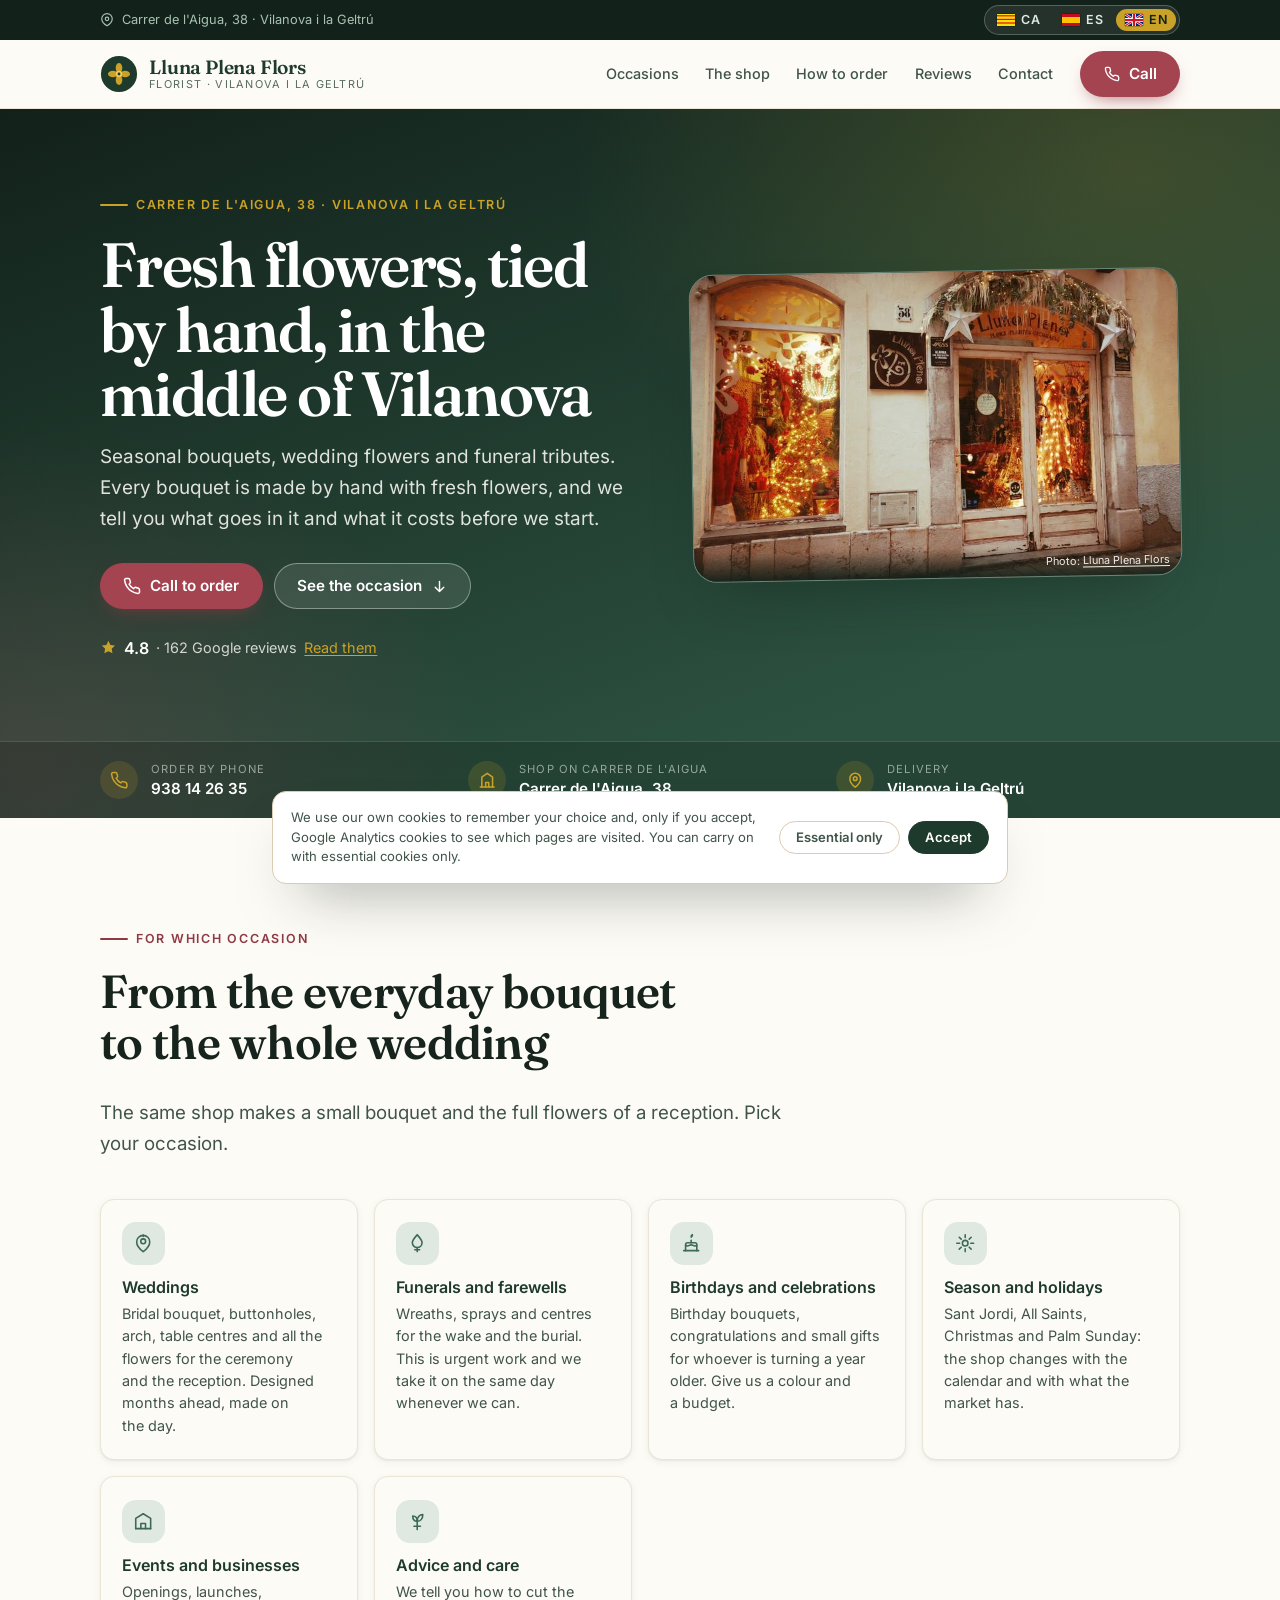
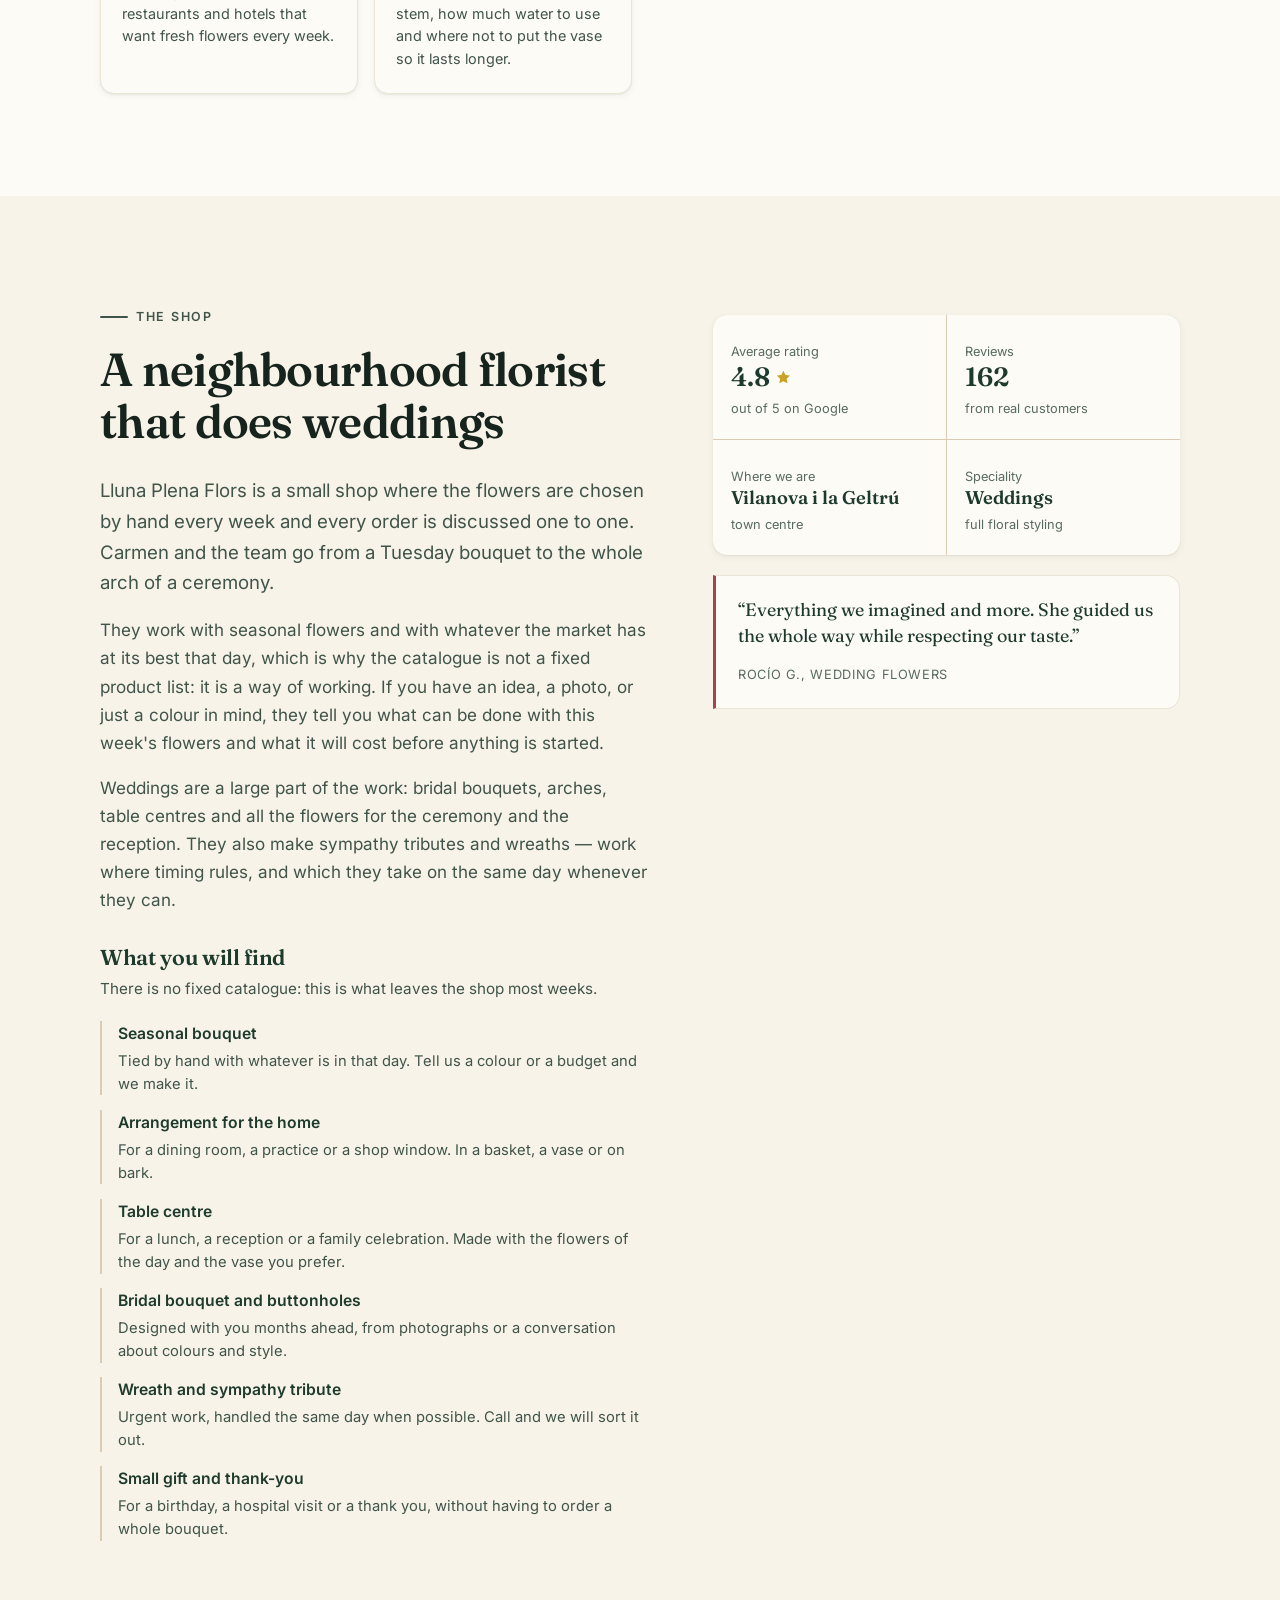
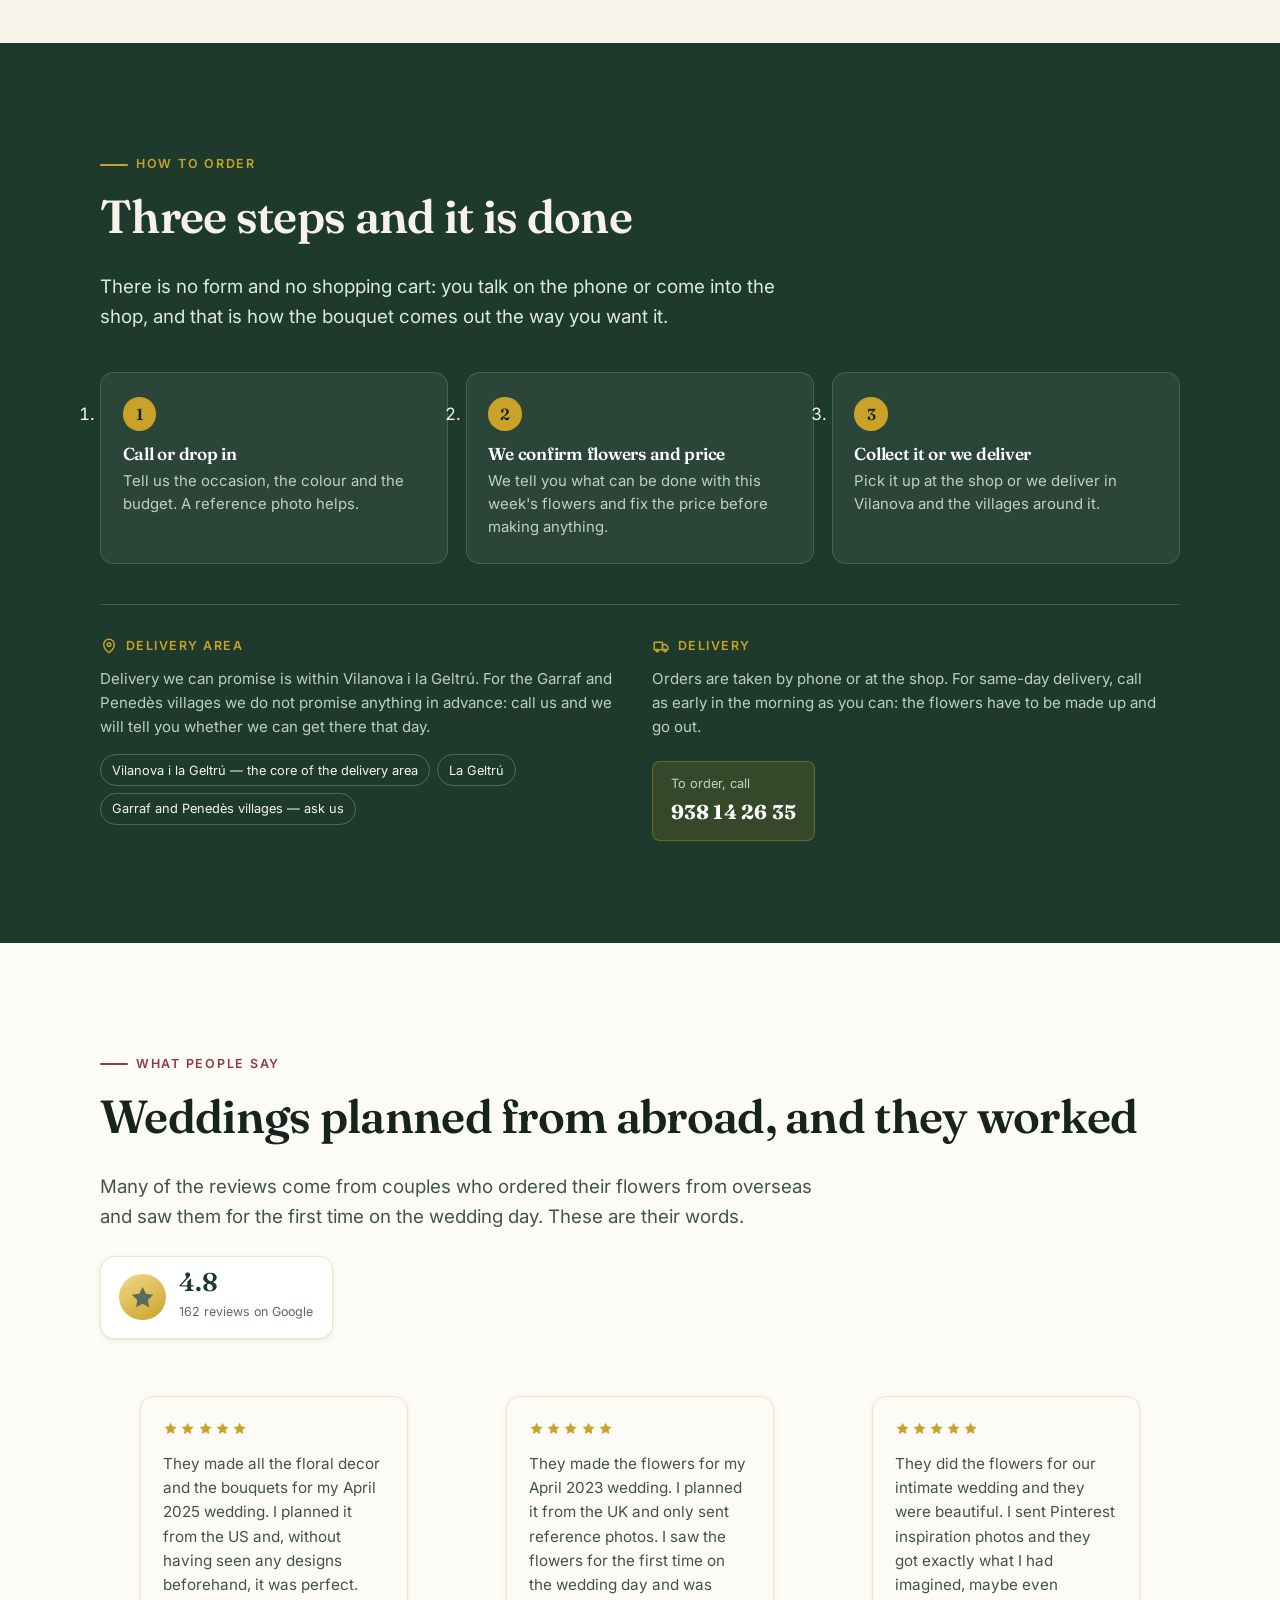
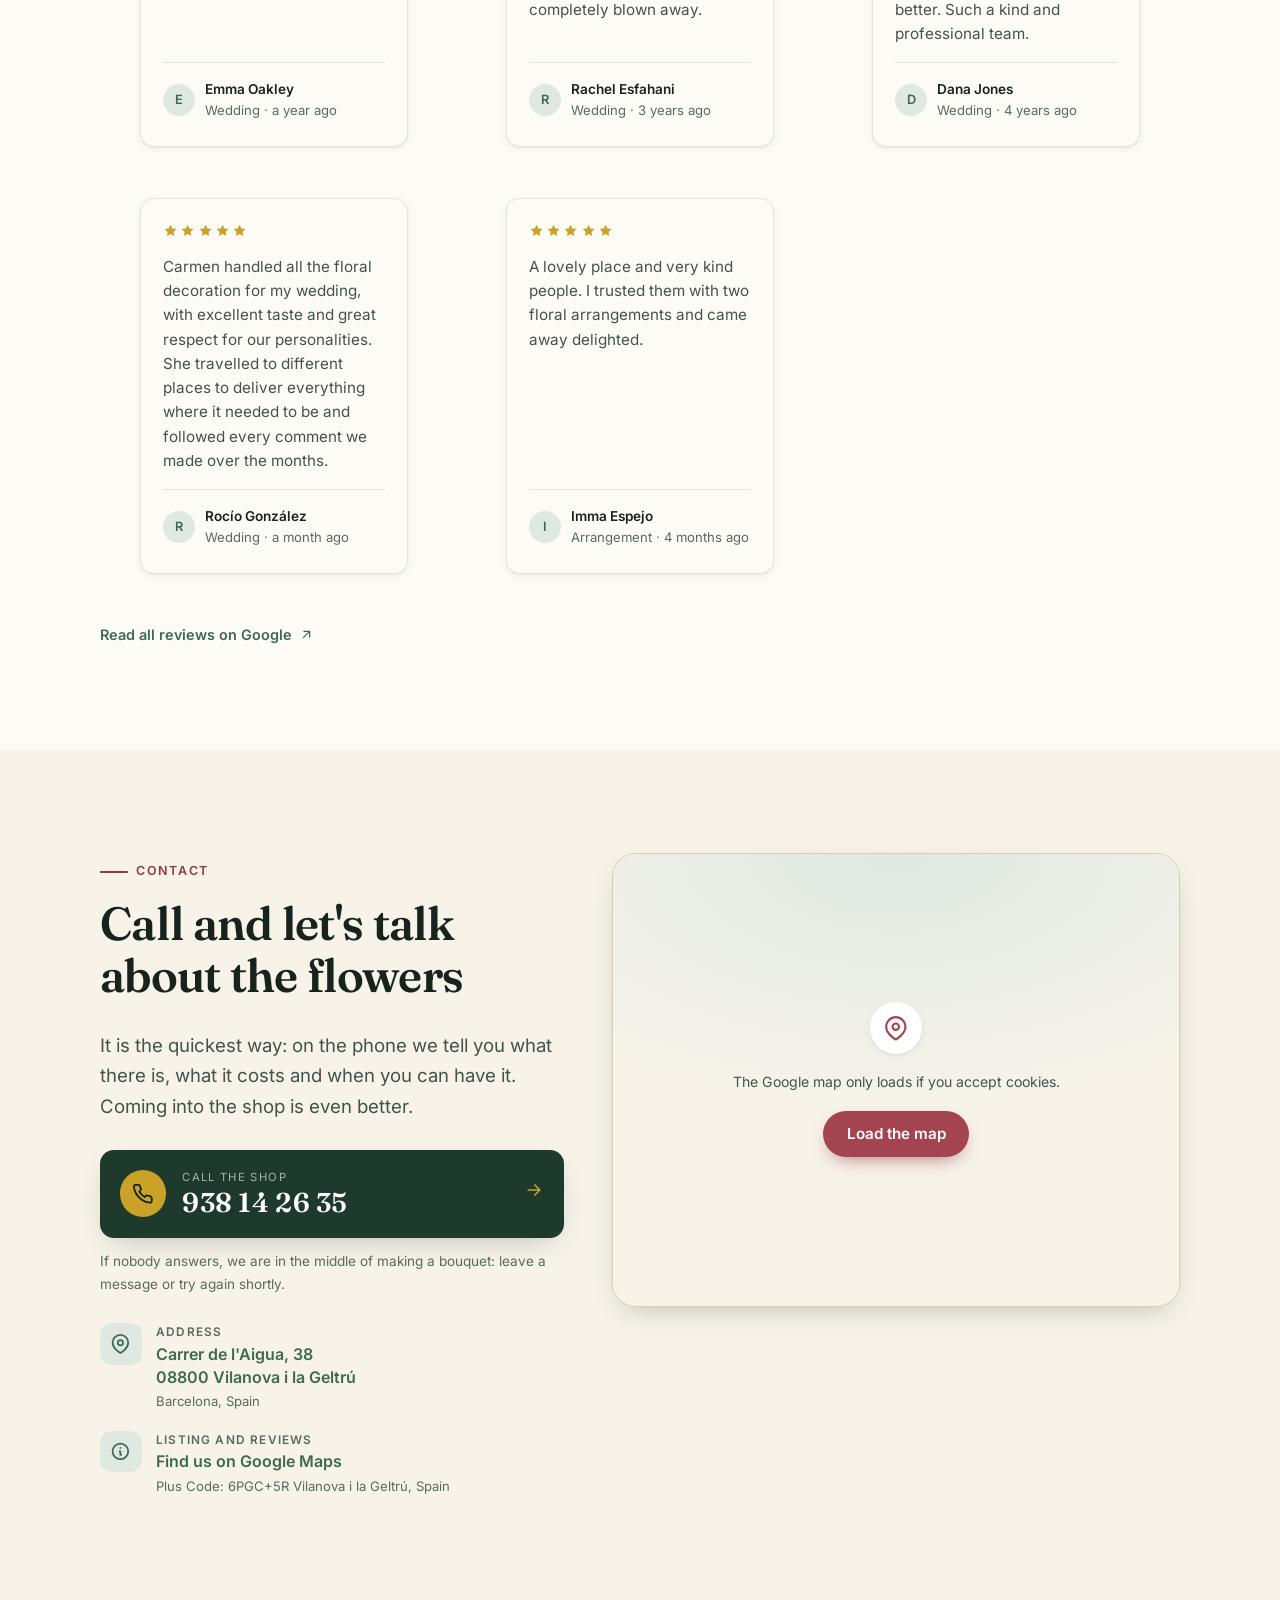
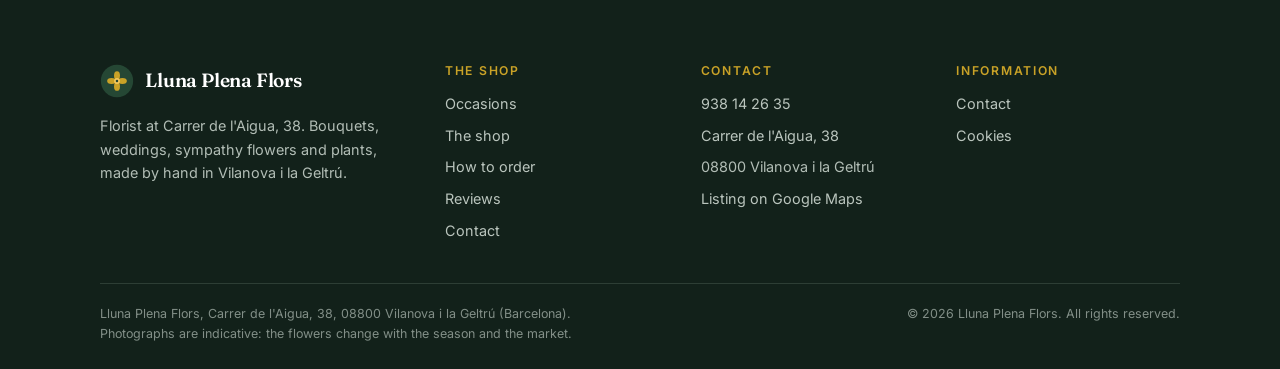
==== en/index.html @ e58f956d "Trilingual site for llunaplenaflors" ====
<!DOCTYPE html>
<html lang="en" dir="ltr">
<head>
<meta charset="utf-8">
<meta name="viewport" content="width=device-width, initial-scale=1">
<title>Lluna Plena Flors · Florist in Vilanova i la Geltrú</title>
<meta name="description" content="Florist at Carrer de l&#39;Aigua, 38, Vilanova i la Geltrú. Seasonal bouquets, wedding flowers, funeral tributes and local delivery. Call 938 14 26 35.">
<meta name="author" content="Lluna Plena Flors">
<meta name="theme-color" content="#12211a">
<meta name="robots" content="index, follow">
<link rel="canonical" href="https://llunaplenaflors.vilanovailageltru.info/en/">

<meta property="og:type" content="website">
<meta property="og:site_name" content="Lluna Plena Flors">
<meta property="og:title" content="Lluna Plena Flors · Florist in Vilanova i la Geltrú">
<meta property="og:description" content="Florist at Carrer de l&#39;Aigua, 38, Vilanova i la Geltrú. Seasonal bouquets, wedding flowers, funeral tributes and local delivery. Call 938 14 26 35.">
<meta property="og:locale" content="en_GB">
<meta property="og:url" content="https://llunaplenaflors.vilanovailageltru.info/en/">
<meta property="og:image" content="https://llunaplenaflors.vilanovailageltru.info/assets/img/og-image.jpg">
<meta property="og:image:width" content="1200">
<meta property="og:image:height" content="630">
<meta property="og:image:alt" content="Seasonal flowers and hand-tied bouquets at Lluna Plena Flors in Vilanova i la Geltrú">
<meta name="twitter:card" content="summary_large_image">
<meta name="twitter:title" content="Lluna Plena Flors · Florist in Vilanova i la Geltrú">
<meta name="twitter:description" content="Florist at Carrer de l&#39;Aigua, 38, Vilanova i la Geltrú. Seasonal bouquets, wedding flowers, funeral tributes and local delivery. Call 938 14 26 35.">
<meta name="twitter:image" content="https://llunaplenaflors.vilanovailageltru.info/assets/img/og-image.jpg">


<link rel="alternate" hreflang="ca-ES" href="https://llunaplenaflors.vilanovailageltru.info/">

<link rel="alternate" hreflang="es-ES" href="https://llunaplenaflors.vilanovailageltru.info/es/">

<link rel="alternate" hreflang="en-GB" href="https://llunaplenaflors.vilanovailageltru.info/en/">

<link rel="alternate" hreflang="x-default" href="https://llunaplenaflors.vilanovailageltru.info/">


<link rel="icon" href="../assets/img/favicon.svg" type="image/svg+xml">
<link rel="apple-touch-icon" href="../assets/img/apple-touch-icon.png">
<link rel="manifest" href="../site.webmanifest">
<link rel="preload" href="../assets/fonts/fraunces-latin.woff2" as="font" type="font/woff2" crossorigin>
<link rel="preload" href="../assets/fonts/inter-latin.woff2" as="font" type="font/woff2" crossorigin>
<link rel="stylesheet" href="../assets/css/styles.css">
<script>
  /* Google Analytics 4 with consent mode. Goes in <head> of every generated page,
     before any other script. Nothing is fetched from Google until the visitor
     accepts, and storage stays denied by default even if the tag loads elsewhere. */
  (function () {
    var ID = 'G-71LT2Q093H';
    var KEY = 'cookie-consent-v1';
    var accepted = false;
    try { accepted = localStorage.getItem(KEY) === 'accepted'; } catch (e) {}

    window.dataLayer = window.dataLayer || [];
    window.gtag = function () { window.dataLayer.push(arguments); };
    gtag('js', new Date());

    gtag('consent', 'default', {
      ad_storage: 'denied',
      ad_user_data: 'denied',
      ad_personalization: 'denied',
      analytics_storage: 'denied'
    });

    function load() {
      if (window.__gaLoaded) return;
      window.__gaLoaded = true;
      var s = document.createElement('script');
      s.async = true;
      s.src = 'https://www.googletagmanager.com/gtag/js?id=' + ID;
      document.head.appendChild(s);
      gtag('config', ID);
    }

    function grant() {
      load();
      gtag('consent', 'update', {
        ad_storage: 'granted',
        ad_user_data: 'granted',
        ad_personalization: 'granted',
        analytics_storage: 'granted'
      });
    }

    /* The cookie banner calls this from BOTH buttons; nothing touches Google before it runs. */
    window.__analyticsConsent = function (isAccepted) {
      try { localStorage.setItem(KEY, isAccepted ? 'accepted' : 'essential'); } catch (e) {}
      if (isAccepted) grant();
    };

    if (accepted) grant();
  })();
</script>
<script type="application/ld+json">
{
  "@context": "https://schema.org",
  "@type": "Florist",
  "@id": "https://llunaplenaflors.vilanovailageltru.info/#business",
  "name": "Lluna Plena Flors",
  "url": "https://llunaplenaflors.vilanovailageltru.info",
  "image": "https://llunaplenaflors.vilanovailageltru.info/assets/img/og-image.jpg",
  "telephone": "+34938142635",
  "address": {
    "@type": "PostalAddress",
    "streetAddress": "Carrer de l'Aigua, 38",
    "postalCode": "08800",
    "addressLocality": "Vilanova i la Geltrú",
    "addressRegion": "Barcelona",
    "addressCountry": "ES"
  },
  "geo": {
    "@type": "GeoCoordinates",
    "latitude": 41.2254394,
    "longitude": 1.7220513
  },
  "hasMap": "https://maps.google.com/?cid=5836549280904617496&g_mp=Cilnb29nbGUubWFwcy5wbGFjZXMudjEuUGxhY2VzLlNlYXJjaE5lYXJieRACGAQgAA",
  "inLanguage": "en",
  "aggregateRating": {
    "@type": "AggregateRating",
    "ratingValue": 4.8,
    "reviewCount": 162,
    "bestRating": 5,
    "worstRating": 1
  }
}
</script>
</head>
<body>
<a class="skip-link" href="#main">Skip to content</a>

<div class="topbar">
  <div class="wrap topbar__inner">
    <p class="topbar__note">
      <svg viewBox="0 0 24 24" width="14" height="14" fill="none" stroke="currentColor" stroke-width="2" stroke-linecap="round" stroke-linejoin="round" aria-hidden="true"><path d="M21 10c0 7-9 12-9 12S3 17 3 10a9 9 0 0 1 18 0Z"/><circle cx="12" cy="10" r="3"/></svg>
      Carrer de l&#39;Aigua, 38 · Vilanova i la Geltrú
    </p>
    <nav class="langs" aria-label="Language switch">
      
      <a class="langs__link" href="../" hreflang="ca" lang="ca">
        <span class="langs__flag" aria-hidden="true"><svg viewBox="0 0 24 16"><rect width="24" height="16" fill="#fcdd09"/><g fill="#da121a"><rect y="1.6" width="24" height="1.6"/><rect y="6.4" width="24" height="1.6"/><rect y="11.2" width="24" height="1.6"/></g></svg></span>
        <span class="langs__code">ca</span>
        <span class="sr-only">Català</span>
      </a>
      
      <a class="langs__link" href="../es/" hreflang="es" lang="es">
        <span class="langs__flag" aria-hidden="true"><svg viewBox="0 0 24 16"><rect width="24" height="16" fill="#c60b1e"/><rect y="4" width="24" height="8" fill="#ffc400"/></svg></span>
        <span class="langs__code">es</span>
        <span class="sr-only">Español</span>
      </a>
      
      <a class="langs__link" href="../en/" hreflang="en" lang="en" aria-current="true">
        <span class="langs__flag" aria-hidden="true"><svg viewBox="0 0 24 16"><rect width="24" height="16" fill="#00247d"/><path d="M0 0 24 16M24 0 0 16" stroke="#fff" stroke-width="3.2"/><path d="M0 0 24 16M24 0 0 16" stroke="#cf142b" stroke-width="1.6"/><path d="M12 0v16M0 8h24" stroke="#fff" stroke-width="5.2"/><path d="M12 0v16M0 8h24" stroke="#cf142b" stroke-width="3"/></svg></span>
        <span class="langs__code">en</span>
        <span class="sr-only">English</span>
      </a>
      
    </nav>
  </div>
</div>

<header class="header">
  <div class="wrap header__inner">
    <a class="brand" href="../" aria-label="Lluna Plena Flors — Vilanova i la Geltrú">
      <svg class="brand__mark" viewBox="0 0 40 40" width="38" height="38" aria-hidden="true">
        <circle cx="20" cy="20" r="19" fill="#1e3a2c"/>
        <g fill="#c9a227">
          <ellipse cx="20" cy="13.6" rx="3.5" ry="5.2"/>
          <ellipse cx="20" cy="26.4" rx="3.5" ry="5.2"/>
          <ellipse cx="13.6" cy="20" rx="5.2" ry="3.5"/>
          <ellipse cx="26.4" cy="20" rx="5.2" ry="3.5"/>
        </g>
        <circle cx="20" cy="20" r="3.4" fill="#f4c95d"/>
        <circle cx="20" cy="20" r="1.5" fill="#1e3a2c"/>
      </svg>
      <span class="brand__text">
        <span class="brand__name">Lluna Plena Flors</span>
        <span class="brand__sub">Florist · Vilanova i la Geltrú</span>
      </span>
    </a>
    <nav class="nav" id="site-nav" data-open="false" aria-label="Main navigation">
      <ul class="nav__list">
        <li><a class="nav__link" href="#ocasions">Occasions</a></li>
        <li><a class="nav__link" href="#botiga">The shop</a></li>
        <li><a class="nav__link" href="#comanda">How to order</a></li>
        <li><a class="nav__link" href="#ressenyes">Reviews</a></li>
        <li><a class="nav__link" href="#contacte">Contact</a></li>
      </ul>
    </nav>
    <a class="btn btn--primary header__cta" href="tel:+34938142635">
      <svg viewBox="0 0 24 24" width="16" height="16" fill="none" stroke="currentColor" stroke-width="2" stroke-linecap="round" stroke-linejoin="round" aria-hidden="true"><path d="M22 16.9v3a2 2 0 0 1-2.2 2 19.8 19.8 0 0 1-8.6-3.1 19.5 19.5 0 0 1-6-6A19.8 19.8 0 0 1 2.1 4.2 2 2 0 0 1 4.1 2h3a2 2 0 0 1 2 1.7c.1.9.4 1.8.7 2.6a2 2 0 0 1-.5 2.1L8.1 9.6a16 16 0 0 0 6 6l1.2-1.2a2 2 0 0 1 2.1-.5c.8.3 1.7.6 2.6.7a2 2 0 0 1 1.7 2.1Z"/></svg>
      Call
    </a>
    <button class="nav-toggle" type="button" aria-expanded="false" aria-controls="site-nav" aria-label="Open or close the menu">
      <svg viewBox="0 0 24 24" width="22" height="22" fill="none" stroke="currentColor" stroke-width="2" stroke-linecap="round" aria-hidden="true"><path d="M4 7h16M4 12h16M4 17h16"/></svg>
    </button>
  </div>
</header>

<main id="main">

  <!-- HERO — product-led: the flowers take the space, the phone number takes the action -->
  <section class="hero" aria-labelledby="hero-title">
    <div class="wrap hero__inner">
      <div class="hero__copy">
        <p class="eyebrow hero__eyebrow">Carrer de l&#39;Aigua, 38 · Vilanova i la Geltrú</p>
        <h1 class="hero__title" id="hero-title">Fresh flowers, tied by hand, in the middle of Vilanova</h1>
        <p class="hero__subtitle">Seasonal bouquets, wedding flowers and funeral tributes. Every bouquet is made by hand with fresh flowers, and we tell you what goes in it and what it costs before we start.</p>
        <div class="hero__actions">
          <a class="btn btn--primary" href="tel:+34938142635">
            <svg viewBox="0 0 24 24" width="18" height="18" fill="none" stroke="currentColor" stroke-width="2" stroke-linecap="round" stroke-linejoin="round" aria-hidden="true"><path d="M22 16.9v3a2 2 0 0 1-2.2 2 19.8 19.8 0 0 1-8.6-3.1 19.5 19.5 0 0 1-6-6A19.8 19.8 0 0 1 2.1 4.2 2 2 0 0 1 4.1 2h3a2 2 0 0 1 2 1.7c.1.9.4 1.8.7 2.6a2 2 0 0 1-.5 2.1L8.1 9.6a16 16 0 0 0 6 6l1.2-1.2a2 2 0 0 1 2.1-.5c.8.3 1.7.6 2.6.7a2 2 0 0 1 1.7 2.1Z"/></svg>
            Call to order
          </a>
          <a class="btn btn--light" href="#ocasions">
            See the occasion
            <svg viewBox="0 0 24 24" width="17" height="17" fill="none" stroke="currentColor" stroke-width="2" stroke-linecap="round" stroke-linejoin="round" aria-hidden="true"><path d="M12 5v14M6 13l6 6 6-6"/></svg>
          </a>
        </div>
        
        <p class="hero__proof">
          <span class="hero__proofStar" aria-hidden="true">
            <svg viewBox="0 0 24 24" fill="currentColor"><path d="M12 2.6l2.9 5.9 6.5.95-4.7 4.6 1.1 6.45L12 17.4l-5.8 3.1 1.1-6.45-4.7-4.6 6.5-.95L12 2.6Z"/></svg>
          </span>
          <b>4.8</b>
          <span>· 162 Google reviews</span>
          <a href="https://www.google.com/maps/place//data=!4m4!3m3!1s0x12a386fdab1f8829:0x50ff96a5ca619e18!9m1!1b1?g_mp=Cilnb29nbGUubWFwcy5wbGFjZXMudjEuUGxhY2VzLlNlYXJjaE5lYXJieRACGAQgAA" target="_blank" rel="noopener">Read them</a>
        </p>
        
      </div>

      <div class="hero__aside">
        
        <figure class="hero__photo">
          <img src="../assets/img/hero-photo.jpg" alt="The Lluna Plena Flors shop window with bouquets and arrangements of fresh flowers" width="788" height="549" fetchpriority="high" decoding="async">
          
          <figcaption data-photo-credit>
            Photo:
            <a href="https://maps.google.com/maps/contrib/111489482927091731445" target="_blank" rel="noopener nofollow">Lluna Plena Flors</a>
          </figcaption>
          
        </figure>
        
      </div>
    </div>

    <div class="orderstrip">
      <div class="wrap orderstrip__inner">
        <div class="orderstrip__item">
          <span class="orderstrip__icon" aria-hidden="true">
            <svg viewBox="0 0 24 24" fill="none" stroke="currentColor" stroke-width="2" stroke-linecap="round" stroke-linejoin="round"><path d="M22 16.9v3a2 2 0 0 1-2.2 2 19.8 19.8 0 0 1-8.6-3.1 19.5 19.5 0 0 1-6-6A19.8 19.8 0 0 1 2.1 4.2 2 2 0 0 1 4.1 2h3a2 2 0 0 1 2 1.7c.1.9.4 1.8.7 2.6a2 2 0 0 1-.5 2.1L8.1 9.6a16 16 0 0 0 6 6l1.2-1.2a2 2 0 0 1 2.1-.5c.8.3 1.7.6 2.6.7a2 2 0 0 1 1.7 2.1Z"/></svg>
          </span>
          <div>
            <span class="orderstrip__label">Order by phone</span>
            <a class="orderstrip__value" href="tel:+34938142635">938 14 26 35</a>
          </div>
        </div>
        <div class="orderstrip__item">
          <span class="orderstrip__icon" aria-hidden="true">
            <svg viewBox="0 0 24 24" fill="none" stroke="currentColor" stroke-width="2" stroke-linecap="round" stroke-linejoin="round"><path d="M3 21h18"/><path d="M5 21V8l7-5 7 5v13"/><path d="M10 21v-6h4v6"/></svg>
          </span>
          <div>
            <span class="orderstrip__label">Shop on Carrer de l&#39;Aigua</span>
            <a class="orderstrip__value" href="https://maps.google.com/?cid=5836549280904617496&amp;g_mp=Cilnb29nbGUubWFwcy5wbGFjZXMudjEuUGxhY2VzLlNlYXJjaE5lYXJieRACGAQgAA" target="_blank" rel="noopener">Carrer de l&#39;Aigua, 38</a>
          </div>
        </div>
        <div class="orderstrip__item">
          <span class="orderstrip__icon" aria-hidden="true">
            <svg viewBox="0 0 24 24" fill="none" stroke="currentColor" stroke-width="2" stroke-linecap="round" stroke-linejoin="round"><path d="M12 21s7-5.2 7-11a7 7 0 1 0-14 0c0 5.8 7 11 7 11Z"/><circle cx="12" cy="10" r="2.4"/></svg>
          </span>
          <div>
            <span class="orderstrip__label">Delivery</span>
            <span class="orderstrip__value">Vilanova i la Geltrú</span>
          </div>
        </div>
      </div>
    </div>
  </section>

  <!-- OCCASIONS — the first question a florist customer has is "can you do this for…" -->
  <section class="section" id="ocasions" aria-labelledby="ocasions-title">
    <div class="wrap">
      <div class="section__head reveal">
        <p class="eyebrow">For which occasion</p>
        <h2 class="h2" id="ocasions-title">From the everyday bouquet to the whole wedding</h2>
        <p class="lead">The same shop makes a small bouquet and the full flowers of a reception. Pick your occasion.</p>
      </div>
      <ul class="cards">
        
        <li class="card reveal">
          <span class="card__icon" aria-hidden="true"><svg viewBox="0 0 24 24" fill="none" stroke="currentColor" stroke-width="1.7" stroke-linecap="round" stroke-linejoin="round" aria-hidden="true"><path d="M12 21s7-5.2 7-10.4A7 7 0 0 0 5 10.6C5 15.8 12 21 12 21Z"/><circle cx="12" cy="10" r="2.6"/><path d="M12 3.2v1.6"/></svg></span>
          <h3>Weddings</h3>
          <p>Bridal bouquet, buttonholes, arch, table centres and all the flowers for the ceremony and the reception. Designed months ahead, made on the day.</p>
        </li>
        
        <li class="card reveal">
          <span class="card__icon" aria-hidden="true"><svg viewBox="0 0 24 24" fill="none" stroke="currentColor" stroke-width="1.7" stroke-linecap="round" stroke-linejoin="round" aria-hidden="true"><path d="M12 3c3 3.4 5.2 5.6 5.2 8.4A5.2 5.2 0 0 1 12 16.6a5.2 5.2 0 0 1-5.2-5.2C6.8 8.6 9 6.4 12 3Z"/><path d="M12 16.6V21"/><path d="M9.4 19h5.2"/></svg></span>
          <h3>Funerals and farewells</h3>
          <p>Wreaths, sprays and centres for the wake and the burial. This is urgent work and we take it on the same day whenever we can.</p>
        </li>
        
        <li class="card reveal">
          <span class="card__icon" aria-hidden="true"><svg viewBox="0 0 24 24" fill="none" stroke="currentColor" stroke-width="1.7" stroke-linecap="round" stroke-linejoin="round" aria-hidden="true"><path d="M4 20h16"/><path d="M6 20v-6.4a2 2 0 0 1 2-2h8a2 2 0 0 1 2 2V20"/><path d="M12 11.6V8.8"/><path d="M12 5.6c1.2-1 1.6-2 1.2-2.8-.7.3-1.5 1-1.2 2.8Z"/><path d="M6 14.4c1.6 1 2.4 1 4 0s2.4-1 4 0 2.4 1 4 0"/></svg></span>
          <h3>Birthdays and celebrations</h3>
          <p>Birthday bouquets, congratulations and small gifts for whoever is turning a year older. Give us a colour and a budget.</p>
        </li>
        
        <li class="card reveal">
          <span class="card__icon" aria-hidden="true"><svg viewBox="0 0 24 24" fill="none" stroke="currentColor" stroke-width="1.7" stroke-linecap="round" stroke-linejoin="round" aria-hidden="true"><circle cx="12" cy="12" r="3"/><path d="M12 3v3M12 18v3M3 12h3M18 12h3M5.6 5.6l2.1 2.1M16.3 16.3l2.1 2.1M18.4 5.6l-2.1 2.1M7.7 16.3l-2.1 2.1"/></svg></span>
          <h3>Season and holidays</h3>
          <p>Sant Jordi, All Saints, Christmas and Palm Sunday: the shop changes with the calendar and with what the market has.</p>
        </li>
        
        <li class="card reveal">
          <span class="card__icon" aria-hidden="true"><svg viewBox="0 0 24 24" fill="none" stroke="currentColor" stroke-width="1.7" stroke-linecap="round" stroke-linejoin="round" aria-hidden="true"><path d="M4 20V9l8-5 8 5v11"/><path d="M4 20h16"/><path d="M9.5 20v-5.5h5V20"/></svg></span>
          <h3>Events and businesses</h3>
          <p>Openings, launches, restaurants and hotels that want fresh flowers every week.</p>
        </li>
        
        <li class="card reveal">
          <span class="card__icon" aria-hidden="true"><svg viewBox="0 0 24 24" fill="none" stroke="currentColor" stroke-width="1.7" stroke-linecap="round" stroke-linejoin="round" aria-hidden="true"><path d="M12 12c0-4.4 2.6-7 6-7 0 4.4-2.6 7-6 7Z"/><path d="M12 12c0-3.4-2-5.6-4.8-5.6C7.2 9.8 9.2 12 12 12Z"/><path d="M12 12v9"/><path d="M8.5 17.5h7"/></svg></span>
          <h3>Advice and care</h3>
          <p>We tell you how to cut the stem, how much water to use and where not to put the vase so it lasts longer.</p>
        </li>
        
      </ul>
    </div>
  </section>

  <!-- THE SHOP — what is actually on the counter, plus who makes it -->
  <section class="section section--ivory" id="botiga" aria-labelledby="botiga-title">
    <div class="wrap">
      <div class="shop__grid">
        <div class="shop__copy reveal">
          <p class="eyebrow">The shop</p>
          <h2 class="h2" id="botiga-title">A neighbourhood florist that does weddings</h2>
          <p class="lead">Lluna Plena Flors is a small shop where the flowers are chosen by hand every week and every order is discussed one to one. Carmen and the team go from a Tuesday bouquet to the whole arch of a ceremony.</p>
          <p>They work with seasonal flowers and with whatever the market has at its best that day, which is why the catalogue is not a fixed product list: it is a way of working. If you have an idea, a photo, or just a colour in mind, they tell you what can be done with this week&#39;s flowers and what it will cost before anything is started.</p>
          <p>Weddings are a large part of the work: bridal bouquets, arches, table centres and all the flowers for the ceremony and the reception. They also make sympathy tributes and wreaths — work where timing rules, and which they take on the same day whenever they can.</p>

          <h3 class="shop__listTitle">What you will find</h3>
          <p class="shop__listLead">There is no fixed catalogue: this is what leaves the shop most weeks.</p>
          <dl class="shoplist">
            
            <div class="shoplist__item">
              <dt>Seasonal bouquet</dt>
              <dd>Tied by hand with whatever is in that day. Tell us a colour or a budget and we make it.</dd>
            </div>
            
            <div class="shoplist__item">
              <dt>Arrangement for the home</dt>
              <dd>For a dining room, a practice or a shop window. In a basket, a vase or on bark.</dd>
            </div>
            
            <div class="shoplist__item">
              <dt>Table centre</dt>
              <dd>For a lunch, a reception or a family celebration. Made with the flowers of the day and the vase you prefer.</dd>
            </div>
            
            <div class="shoplist__item">
              <dt>Bridal bouquet and buttonholes</dt>
              <dd>Designed with you months ahead, from photographs or a conversation about colours and style.</dd>
            </div>
            
            <div class="shoplist__item">
              <dt>Wreath and sympathy tribute</dt>
              <dd>Urgent work, handled the same day when possible. Call and we will sort it out.</dd>
            </div>
            
            <div class="shoplist__item">
              <dt>Small gift and thank-you</dt>
              <dd>For a birthday, a hospital visit or a thank you, without having to order a whole bouquet.</dd>
            </div>
            
          </dl>
        </div>
        <div class="reveal">
          <dl class="stats">
            <div class="stat">
              <dt class="stat__label">Average rating</dt>
              <dd class="stat__value">
                4.8
                <svg viewBox="0 0 24 24" fill="currentColor" aria-hidden="true"><path d="M12 2.6l2.9 5.9 6.5.95-4.7 4.6 1.1 6.45L12 17.4l-5.8 3.1 1.1-6.45-4.7-4.6 6.5-.95L12 2.6Z"/></svg>
              </dd>
              <p class="stat__label">out of 5 on Google</p>
            </div>
            <div class="stat">
              <dt class="stat__label">Reviews</dt>
              <dd class="stat__value">162</dd>
              <p class="stat__label">from real customers</p>
            </div>
            <div class="stat">
              <dt class="stat__label">Where we are</dt>
              <dd class="stat__value stat__value--text">Vilanova i la Geltrú</dd>
              <p class="stat__label">town centre</p>
            </div>
            <div class="stat">
              <dt class="stat__label">Speciality</dt>
              <dd class="stat__value stat__value--text">Weddings</dd>
              <p class="stat__label">full floral styling</p>
            </div>
          </dl>
          <blockquote class="shop__pull reveal">
            <p>“Everything we imagined and more. She guided us the whole way while respecting our taste.”</p>
            <cite>Rocío G., wedding flowers</cite>
          </blockquote>
        </div>
      </div>
    </div>
  </section>

  <!-- HOW TO ORDER — delivery and service area belong here, not only in the footer -->
  <section class="section section--forest" id="comanda" aria-labelledby="comanda-title">
    <div class="wrap">
      <div class="section__head reveal">
        <p class="eyebrow">How to order</p>
        <h2 class="h2" id="comanda-title">Three steps and it is done</h2>
        <p class="lead">There is no form and no shopping cart: you talk on the phone or come into the shop, and that is how the bouquet comes out the way you want it.</p>
      </div>
      <ol class="steps">
        <li class="step reveal">
          <span class="step__num" aria-hidden="true">1</span>
          <h3>Call or drop in</h3>
          <p>Tell us the occasion, the colour and the budget. A reference photo helps.</p>
        </li>
        <li class="step reveal">
          <span class="step__num" aria-hidden="true">2</span>
          <h3>We confirm flowers and price</h3>
          <p>We tell you what can be done with this week&#39;s flowers and fix the price before making anything.</p>
        </li>
        <li class="step reveal">
          <span class="step__num" aria-hidden="true">3</span>
          <h3>Collect it or we deliver</h3>
          <p>Pick it up at the shop or we deliver in Vilanova and the villages around it.</p>
        </li>
      </ol>
      <div class="delivery reveal">
        <div class="delivery__col">
          <h3 class="delivery__title">
            <svg viewBox="0 0 24 24" width="18" height="18" fill="none" stroke="currentColor" stroke-width="2" stroke-linecap="round" stroke-linejoin="round" aria-hidden="true"><path d="M12 21s7-5.2 7-11a7 7 0 1 0-14 0c0 5.8 7 11 7 11Z"/><circle cx="12" cy="10" r="2.4"/></svg>
            Delivery area
          </h3>
          <p>Delivery we can promise is within Vilanova i la Geltrú. For the Garraf and Penedès villages we do not promise anything in advance: call us and we will tell you whether we can get there that day.</p>
          <ul class="delivery__places">
            <li>Vilanova i la Geltrú — the core of the delivery area</li><li>La Geltrú</li><li>Garraf and Penedès villages — ask us</li>
          </ul>
        </div>
        <div class="delivery__col">
          <h3 class="delivery__title">
            <svg viewBox="0 0 24 24" width="18" height="18" fill="none" stroke="currentColor" stroke-width="2" stroke-linecap="round" stroke-linejoin="round" aria-hidden="true"><path d="M3 7h11v10H3z"/><path d="M14 10h4l3 3v4h-7z"/><circle cx="7" cy="18" r="1.6"/><circle cx="17.5" cy="18" r="1.6"/></svg>
            Delivery
          </h3>
          <p>Orders are taken by phone or at the shop. For same-day delivery, call as early in the morning as you can: the flowers have to be made up and go out.</p>
          <a class="delivery__cta" href="tel:+34938142635">
            To order, call
            <strong>938 14 26 35</strong>
          </a>
        </div>
      </div>
    </div>
  </section>

  <!-- REVIEWS -->
  <section class="section" id="ressenyes" aria-labelledby="ressenyes-title">
    <div class="wrap">
      <div class="reviews__head reveal">
        <div>
          <p class="eyebrow">What people say</p>
          <h2 class="h2" id="ressenyes-title">Weddings planned from abroad, and they worked</h2>
          <p class="lead">Many of the reviews come from couples who ordered their flowers from overseas and saw them for the first time on the wedding day. These are their words.</p>
        </div>
        <div class="reviews__score">
          <span class="rating__star" aria-hidden="true">
            <svg viewBox="0 0 24 24" fill="currentColor"><path d="M12 2.6l2.9 5.9 6.5.95-4.7 4.6 1.1 6.45L12 17.4l-5.8 3.1 1.1-6.45-4.7-4.6 6.5-.95L12 2.6Z"/></svg>
          </span>
          <div>
            <b>4.8</b>
            <span>162 reviews on Google</span>
          </div>
        </div>
      </div>
      <div class="quotes">
        
        <figure class="quote reveal">
          <div class="quote__stars" aria-label="5 out of 5 stars">
            <svg viewBox="0 0 24 24" fill="currentColor" aria-hidden="true"><path d="M12 2.6l2.9 5.9 6.5.95-4.7 4.6 1.1 6.45L12 17.4l-5.8 3.1 1.1-6.45-4.7-4.6 6.5-.95L12 2.6Z"/></svg><svg viewBox="0 0 24 24" fill="currentColor" aria-hidden="true"><path d="M12 2.6l2.9 5.9 6.5.95-4.7 4.6 1.1 6.45L12 17.4l-5.8 3.1 1.1-6.45-4.7-4.6 6.5-.95L12 2.6Z"/></svg><svg viewBox="0 0 24 24" fill="currentColor" aria-hidden="true"><path d="M12 2.6l2.9 5.9 6.5.95-4.7 4.6 1.1 6.45L12 17.4l-5.8 3.1 1.1-6.45-4.7-4.6 6.5-.95L12 2.6Z"/></svg><svg viewBox="0 0 24 24" fill="currentColor" aria-hidden="true"><path d="M12 2.6l2.9 5.9 6.5.95-4.7 4.6 1.1 6.45L12 17.4l-5.8 3.1 1.1-6.45-4.7-4.6 6.5-.95L12 2.6Z"/></svg><svg viewBox="0 0 24 24" fill="currentColor" aria-hidden="true"><path d="M12 2.6l2.9 5.9 6.5.95-4.7 4.6 1.1 6.45L12 17.4l-5.8 3.1 1.1-6.45-4.7-4.6 6.5-.95L12 2.6Z"/></svg>
          </div>
          <blockquote><p>They made all the floral decor and the bouquets for my April 2025 wedding. I planned it from the US and, without having seen any designs beforehand, it was perfect.</p></blockquote>
          <figcaption>
            <span class="quote__avatar" aria-hidden="true">E</span>
            <span>
              <strong>Emma Oakley</strong>
              Wedding · a year ago
            </span>
          </figcaption>
        </figure>
        
        <figure class="quote reveal">
          <div class="quote__stars" aria-label="5 out of 5 stars">
            <svg viewBox="0 0 24 24" fill="currentColor" aria-hidden="true"><path d="M12 2.6l2.9 5.9 6.5.95-4.7 4.6 1.1 6.45L12 17.4l-5.8 3.1 1.1-6.45-4.7-4.6 6.5-.95L12 2.6Z"/></svg><svg viewBox="0 0 24 24" fill="currentColor" aria-hidden="true"><path d="M12 2.6l2.9 5.9 6.5.95-4.7 4.6 1.1 6.45L12 17.4l-5.8 3.1 1.1-6.45-4.7-4.6 6.5-.95L12 2.6Z"/></svg><svg viewBox="0 0 24 24" fill="currentColor" aria-hidden="true"><path d="M12 2.6l2.9 5.9 6.5.95-4.7 4.6 1.1 6.45L12 17.4l-5.8 3.1 1.1-6.45-4.7-4.6 6.5-.95L12 2.6Z"/></svg><svg viewBox="0 0 24 24" fill="currentColor" aria-hidden="true"><path d="M12 2.6l2.9 5.9 6.5.95-4.7 4.6 1.1 6.45L12 17.4l-5.8 3.1 1.1-6.45-4.7-4.6 6.5-.95L12 2.6Z"/></svg><svg viewBox="0 0 24 24" fill="currentColor" aria-hidden="true"><path d="M12 2.6l2.9 5.9 6.5.95-4.7 4.6 1.1 6.45L12 17.4l-5.8 3.1 1.1-6.45-4.7-4.6 6.5-.95L12 2.6Z"/></svg>
          </div>
          <blockquote><p>They made the flowers for my April 2023 wedding. I planned it from the UK and only sent reference photos. I saw the flowers for the first time on the wedding day and was completely blown away.</p></blockquote>
          <figcaption>
            <span class="quote__avatar" aria-hidden="true">R</span>
            <span>
              <strong>Rachel Esfahani</strong>
              Wedding · 3 years ago
            </span>
          </figcaption>
        </figure>
        
        <figure class="quote reveal">
          <div class="quote__stars" aria-label="5 out of 5 stars">
            <svg viewBox="0 0 24 24" fill="currentColor" aria-hidden="true"><path d="M12 2.6l2.9 5.9 6.5.95-4.7 4.6 1.1 6.45L12 17.4l-5.8 3.1 1.1-6.45-4.7-4.6 6.5-.95L12 2.6Z"/></svg><svg viewBox="0 0 24 24" fill="currentColor" aria-hidden="true"><path d="M12 2.6l2.9 5.9 6.5.95-4.7 4.6 1.1 6.45L12 17.4l-5.8 3.1 1.1-6.45-4.7-4.6 6.5-.95L12 2.6Z"/></svg><svg viewBox="0 0 24 24" fill="currentColor" aria-hidden="true"><path d="M12 2.6l2.9 5.9 6.5.95-4.7 4.6 1.1 6.45L12 17.4l-5.8 3.1 1.1-6.45-4.7-4.6 6.5-.95L12 2.6Z"/></svg><svg viewBox="0 0 24 24" fill="currentColor" aria-hidden="true"><path d="M12 2.6l2.9 5.9 6.5.95-4.7 4.6 1.1 6.45L12 17.4l-5.8 3.1 1.1-6.45-4.7-4.6 6.5-.95L12 2.6Z"/></svg><svg viewBox="0 0 24 24" fill="currentColor" aria-hidden="true"><path d="M12 2.6l2.9 5.9 6.5.95-4.7 4.6 1.1 6.45L12 17.4l-5.8 3.1 1.1-6.45-4.7-4.6 6.5-.95L12 2.6Z"/></svg>
          </div>
          <blockquote><p>They did the flowers for our intimate wedding and they were beautiful. I sent Pinterest inspiration photos and they got exactly what I had imagined, maybe even better. Such a kind and professional team.</p></blockquote>
          <figcaption>
            <span class="quote__avatar" aria-hidden="true">D</span>
            <span>
              <strong>Dana Jones</strong>
              Wedding · 4 years ago
            </span>
          </figcaption>
        </figure>
        
        <figure class="quote reveal">
          <div class="quote__stars" aria-label="5 out of 5 stars">
            <svg viewBox="0 0 24 24" fill="currentColor" aria-hidden="true"><path d="M12 2.6l2.9 5.9 6.5.95-4.7 4.6 1.1 6.45L12 17.4l-5.8 3.1 1.1-6.45-4.7-4.6 6.5-.95L12 2.6Z"/></svg><svg viewBox="0 0 24 24" fill="currentColor" aria-hidden="true"><path d="M12 2.6l2.9 5.9 6.5.95-4.7 4.6 1.1 6.45L12 17.4l-5.8 3.1 1.1-6.45-4.7-4.6 6.5-.95L12 2.6Z"/></svg><svg viewBox="0 0 24 24" fill="currentColor" aria-hidden="true"><path d="M12 2.6l2.9 5.9 6.5.95-4.7 4.6 1.1 6.45L12 17.4l-5.8 3.1 1.1-6.45-4.7-4.6 6.5-.95L12 2.6Z"/></svg><svg viewBox="0 0 24 24" fill="currentColor" aria-hidden="true"><path d="M12 2.6l2.9 5.9 6.5.95-4.7 4.6 1.1 6.45L12 17.4l-5.8 3.1 1.1-6.45-4.7-4.6 6.5-.95L12 2.6Z"/></svg><svg viewBox="0 0 24 24" fill="currentColor" aria-hidden="true"><path d="M12 2.6l2.9 5.9 6.5.95-4.7 4.6 1.1 6.45L12 17.4l-5.8 3.1 1.1-6.45-4.7-4.6 6.5-.95L12 2.6Z"/></svg>
          </div>
          <blockquote><p>Carmen handled all the floral decoration for my wedding, with excellent taste and great respect for our personalities. She travelled to different places to deliver everything where it needed to be and followed every comment we made over the months.</p></blockquote>
          <figcaption>
            <span class="quote__avatar" aria-hidden="true">R</span>
            <span>
              <strong>Rocío González</strong>
              Wedding · a month ago
            </span>
          </figcaption>
        </figure>
        
        <figure class="quote reveal">
          <div class="quote__stars" aria-label="5 out of 5 stars">
            <svg viewBox="0 0 24 24" fill="currentColor" aria-hidden="true"><path d="M12 2.6l2.9 5.9 6.5.95-4.7 4.6 1.1 6.45L12 17.4l-5.8 3.1 1.1-6.45-4.7-4.6 6.5-.95L12 2.6Z"/></svg><svg viewBox="0 0 24 24" fill="currentColor" aria-hidden="true"><path d="M12 2.6l2.9 5.9 6.5.95-4.7 4.6 1.1 6.45L12 17.4l-5.8 3.1 1.1-6.45-4.7-4.6 6.5-.95L12 2.6Z"/></svg><svg viewBox="0 0 24 24" fill="currentColor" aria-hidden="true"><path d="M12 2.6l2.9 5.9 6.5.95-4.7 4.6 1.1 6.45L12 17.4l-5.8 3.1 1.1-6.45-4.7-4.6 6.5-.95L12 2.6Z"/></svg><svg viewBox="0 0 24 24" fill="currentColor" aria-hidden="true"><path d="M12 2.6l2.9 5.9 6.5.95-4.7 4.6 1.1 6.45L12 17.4l-5.8 3.1 1.1-6.45-4.7-4.6 6.5-.95L12 2.6Z"/></svg><svg viewBox="0 0 24 24" fill="currentColor" aria-hidden="true"><path d="M12 2.6l2.9 5.9 6.5.95-4.7 4.6 1.1 6.45L12 17.4l-5.8 3.1 1.1-6.45-4.7-4.6 6.5-.95L12 2.6Z"/></svg>
          </div>
          <blockquote><p>A lovely place and very kind people. I trusted them with two floral arrangements and came away delighted.</p></blockquote>
          <figcaption>
            <span class="quote__avatar" aria-hidden="true">I</span>
            <span>
              <strong>Imma Espejo</strong>
              Arrangement · 4 months ago
            </span>
          </figcaption>
        </figure>
        
      </div>
      <a class="reviews__all" href="https://www.google.com/maps/place//data=!4m4!3m3!1s0x12a386fdab1f8829:0x50ff96a5ca619e18!9m1!1b1?g_mp=Cilnb29nbGUubWFwcy5wbGFjZXMudjEuUGxhY2VzLlNlYXJjaE5lYXJieRACGAQgAA" target="_blank" rel="noopener">
        Read all reviews on Google
        <svg viewBox="0 0 24 24" width="15" height="15" fill="none" stroke="currentColor" stroke-width="2" stroke-linecap="round" stroke-linejoin="round" aria-hidden="true"><path d="M7 17 17 7M8 7h9v9"/></svg>
      </a>
    </div>
  </section>

  <!-- CALL TO ORDER — the page must end with a phone number, not a form nobody answers -->
  <section class="section section--ivory" id="contacte" aria-labelledby="contacte-title">
    <div class="wrap">
      <div class="contact__grid">
        <div class="reveal">
          <p class="eyebrow">Contact</p>
          <h2 class="h2" id="contacte-title">Call and let&#39;s talk about the flowers</h2>
          <p class="lead">It is the quickest way: on the phone we tell you what there is, what it costs and when you can have it. Coming into the shop is even better.</p>

          <a class="callcard" href="tel:+34938142635">
            <span class="callcard__icon" aria-hidden="true">
              <svg viewBox="0 0 24 24" fill="none" stroke="currentColor" stroke-width="2" stroke-linecap="round" stroke-linejoin="round"><path d="M22 16.9v3a2 2 0 0 1-2.2 2 19.8 19.8 0 0 1-8.6-3.1 19.5 19.5 0 0 1-6-6A19.8 19.8 0 0 1 2.1 4.2 2 2 0 0 1 4.1 2h3a2 2 0 0 1 2 1.7c.1.9.4 1.8.7 2.6a2 2 0 0 1-.5 2.1L8.1 9.6a16 16 0 0 0 6 6l1.2-1.2a2 2 0 0 1 2.1-.5c.8.3 1.7.6 2.6.7a2 2 0 0 1 1.7 2.1Z"/></svg>
            </span>
            <span class="callcard__body">
              <span class="callcard__label">Call the shop</span>
              <span class="callcard__number">938 14 26 35</span>
            </span>
            <span class="callcard__arrow" aria-hidden="true">
              <svg viewBox="0 0 24 24" width="20" height="20" fill="none" stroke="currentColor" stroke-width="2" stroke-linecap="round" stroke-linejoin="round"><path d="M5 12h14M13 6l6 6-6 6"/></svg>
            </span>
          </a>
          <p class="contact__note">If nobody answers, we are in the middle of making a bouquet: leave a message or try again shortly.</p>

          <div class="contact-list">
            <div class="contact-item">
              <span class="contact-item__icon" aria-hidden="true">
                <svg viewBox="0 0 24 24" fill="none" stroke="currentColor" stroke-width="2" stroke-linecap="round" stroke-linejoin="round"><path d="M21 10c0 7-9 12-9 12S3 17 3 10a9 9 0 0 1 18 0Z"/><circle cx="12" cy="10" r="3"/></svg>
              </span>
              <div>
                <div class="contact-item__label">Address</div>
                <div class="contact-item__value">
                  <a href="https://www.google.com/maps/dir/?api=1&amp;destination=41.2254394,1.7220513" target="_blank" rel="noopener">Carrer de l&#39;Aigua, 38<br>08800 Vilanova i la Geltrú</a>
                </div>
                <div class="contact-item__meta">Barcelona, Spain</div>
              </div>
            </div>

            <div class="contact-item">
              <span class="contact-item__icon" aria-hidden="true">
                <svg viewBox="0 0 24 24" fill="none" stroke="currentColor" stroke-width="2" stroke-linecap="round" stroke-linejoin="round"><circle cx="12" cy="12" r="9"/><path d="M12 8h.01M11 12h1v4h1"/></svg>
              </span>
              <div>
                <div class="contact-item__label">Listing and reviews</div>
                <div class="contact-item__value"><a href="https://maps.google.com/?cid=5836549280904617496&amp;g_mp=Cilnb29nbGUubWFwcy5wbGFjZXMudjEuUGxhY2VzLlNlYXJjaE5lYXJieRACGAQgAA" target="_blank" rel="noopener nofollow">Find us on Google Maps</a></div>
                <div class="contact-item__meta">Plus Code: 6PGC+5R Vilanova i la Geltrú, Spain</div>
              </div>
            </div>
          </div>
        </div>

        <div class="map-shell" id="map-shell" data-map-loaded="false">
          <div class="map-placeholder">
            <div class="map-placeholder__inner">
              <span class="map-placeholder__pin" aria-hidden="true">
                <svg viewBox="0 0 24 24" fill="none" stroke="currentColor" stroke-width="2" stroke-linecap="round" stroke-linejoin="round"><path d="M21 10c0 7-9 12-9 12S3 17 3 10a9 9 0 0 1 18 0Z"/><circle cx="12" cy="10" r="3"/></svg>
              </span>
              <p>The Google map only loads if you accept cookies.</p>
              <button class="btn btn--primary" type="button" data-map-load>Load the map</button>
            </div>
          </div>
          <template id="map-template">
            <iframe title="Map showing the location of Lluna Plena Flors" src="https://www.google.com/maps?q=41.2254394,1.7220513&amp;hl=en&amp;z=16&amp;output=embed" width="600" height="480" loading="lazy" referrerpolicy="no-referrer-when-downgrade" allowfullscreen></iframe>
          </template>
        </div>
      </div>
    </div>
  </section>

</main>

<footer class="footer">
  <div class="wrap">
    <div class="footer__grid">
      <div>
        <a class="brand" href="../">
          <svg class="brand__mark" viewBox="0 0 40 40" width="34" height="34" aria-hidden="true">
            <circle cx="20" cy="20" r="19" fill="#254734"/>
            <g fill="#c9a227">
              <ellipse cx="20" cy="13.6" rx="3.5" ry="5.2"/>
              <ellipse cx="20" cy="26.4" rx="3.5" ry="5.2"/>
              <ellipse cx="13.6" cy="20" rx="5.2" ry="3.5"/>
              <ellipse cx="26.4" cy="20" rx="5.2" ry="3.5"/>
            </g>
            <circle cx="20" cy="20" r="3.4" fill="#f4c95d"/>
            <circle cx="20" cy="20" r="1.5" fill="#254734"/>
          </svg>
          <span class="brand__text"><span class="brand__name">Lluna Plena Flors</span></span>
        </a>
        <p>Florist at Carrer de l&#39;Aigua, 38. Bouquets, weddings, sympathy flowers and plants, made by hand in Vilanova i la Geltrú.</p>
      </div>
      <div>
        <h2>The shop</h2>
        <ul>
          <li><a href="#ocasions">Occasions</a></li>
          <li><a href="#botiga">The shop</a></li>
          <li><a href="#comanda">How to order</a></li>
          <li><a href="#ressenyes">Reviews</a></li>
          <li><a href="#contacte">Contact</a></li>
        </ul>
      </div>
      <div>
        <h2>Contact</h2>
        <ul>
          <li><a href="tel:+34938142635">938 14 26 35</a></li>
          <li><a href="https://www.google.com/maps/dir/?api=1&amp;destination=41.2254394,1.7220513" target="_blank" rel="noopener">Carrer de l&#39;Aigua, 38</a></li>
          <li>08800 Vilanova i la Geltrú</li>
          <li><a href="https://maps.google.com/?cid=5836549280904617496&amp;g_mp=Cilnb29nbGUubWFwcy5wbGFjZXMudjEuUGxhY2VzLlNlYXJjaE5lYXJieRACGAQgAA" target="_blank" rel="noopener nofollow">Listing on Google Maps</a></li>
        </ul>
      </div>
      <div>
        <h2>Information</h2>
        <ul>
          <li><a href="#contacte">Contact</a></li>
          <li><a href="#" data-cookie-open>Cookies</a></li>
        </ul>
      </div>
    </div>
    <div class="footer__legal">
      <p>Lluna Plena Flors, Carrer de l&#39;Aigua, 38, 08800 Vilanova i la Geltrú (Barcelona). Photographs are indicative: the flowers change with the season and the market.</p>
      <p>© <span id="year">2026</span> Lluna Plena Flors. All rights reserved.</p>
    </div>
  </div>
</footer>

<div class="cookiebar" id="cookiebar" role="region" aria-label="Cookies" data-visible="false">
  <p>We use our own cookies to remember your choice and, only if you accept, Google Analytics cookies to see which pages are visited. You can carry on with essential cookies only.</p>
  <div class="cookiebar__actions">
    <button class="btn cookiebar__reject" type="button" data-cookie="essential">Essential only</button>
    <button class="btn cookiebar__accept" type="button" data-cookie="accept">Accept</button>
  </div>
</div>

<script src="../assets/js/main.js" defer></script>
</body>
</html>
---- assets/css/styles.css ----
/* ==========================================================================
   Lluna Plena Flors — styles
   Palette: forest green, warm ivory, gold, a little dusty rose
   ========================================================================== */

@font-face {
  font-family: "Fraunces";
  font-style: normal;
  font-weight: 400 700;
  font-display: swap;
  src: url("../fonts/fraunces-latin.woff2") format("woff2");
  unicode-range: U+0000-00FF, U+0131, U+0152-0153, U+02BB-02BC, U+02C6, U+02DA,
    U+02DC, U+2000-206F, U+2074, U+20AC, U+2122, U+2191, U+2193, U+2212, U+2215,
    U+FEFF, U+FFFD;
}
@font-face {
  font-family: "Fraunces";
  font-style: normal;
  font-weight: 400 700;
  font-display: swap;
  src: url("../fonts/fraunces-latin-ext.woff2") format("woff2");
  unicode-range: U+0100-02BA, U+02BD-02C5, U+02C7-02CC, U+02CE-02D7, U+02DD-02FF,
    U+0304, U+0308, U+0329, U+1D00-1DBF, U+1E00-1E9F, U+1EF2-1EFF, U+2020,
    U+20A0-20AB, U+20AD-20C0, U+2113, U+2C60-2C7F, U+A720-A7FF;
}
@font-face {
  font-family: "Inter";
  font-style: normal;
  font-weight: 400 600;
  font-display: swap;
  src: url("../fonts/inter-latin.woff2") format("woff2");
  unicode-range: U+0000-00FF, U+0131, U+0152-0153, U+02BB-02BC, U+02C6, U+02DA,
    U+02DC, U+2000-206F, U+2074, U+20AC, U+2122, U+2191, U+2193, U+2212, U+2215,
    U+FEFF, U+FFFD;
}
@font-face {
  font-family: "Inter";
  font-style: normal;
  font-weight: 400 600;
  font-display: swap;
  src: url("../fonts/inter-latin-ext.woff2") format("woff2");
  unicode-range: U+0100-02BA, U+02BD-02C5, U+02C7-02CC, U+02CE-02D7, U+02DD-02FF,
    U+0304, U+0308, U+0329, U+1D00-1DBF, U+1E00-1E9F, U+1EF2-1EFF, U+2020,
    U+20A0-20AB, U+20AD-20C0, U+2113, U+2C60-2C7F, U+A720-A7FF;
}

:root {
  --forest-950: #12211a;
  --forest-900: #1e3a2c;
  --forest-800: #2c5140;
  --forest-700: #3c6a53;
  --forest-500: #6b9179;
  --forest-300: #a8c3b2;
  --forest-100: #dfe9e2;

  --ivory-50: #fdfbf6;
  --ivory-100: #f7f3e9;
  --ivory-200: #ece5d5;
  --ivory-300: #dbcbb2;

  --rose-600: #8f3944;
  --rose-500: #a44450;
  --rose-100: #fae8ea;

  --gold-500: #c9a227;

  --ink: #16241d;
  --ink-soft: #40544a;
  --ink-mute: #586b60;

  --radius-sm: 8px;
  --radius: 14px;
  --radius-lg: 24px;
  --shadow-sm: 0 1px 2px rgba(18, 33, 26, .06), 0 2px 8px rgba(18, 33, 26, .05);
  --shadow: 0 10px 30px -12px rgba(18, 33, 26, .3);
  --shadow-lg: 0 30px 60px -30px rgba(18, 33, 26, .5);

  --wrap: 1160px;
  --pad: clamp(1rem, 4vw, 2.5rem);
  --section-y: clamp(3.5rem, 8vw, 6.5rem);

  --font-display: "Fraunces", Georgia, "Times New Roman", serif;
  --font-sans: "Inter", -apple-system, BlinkMacSystemFont, "Segoe UI", Roboto,
    Helvetica, Arial, sans-serif;

  color-scheme: light;
}

/* ---------- reset ---------- */
*,
*::before,
*::after { box-sizing: border-box; }

html {
  -webkit-text-size-adjust: 100%;
  scroll-behavior: smooth;
  scroll-padding-top: 5rem;
}

body {
  margin: 0;
  background: var(--ivory-50);
  color: var(--ink);
  font-family: var(--font-sans);
  font-size: 1.0625rem;
  line-height: 1.65;
  -webkit-font-smoothing: antialiased;
  text-rendering: optimizeLegibility;
  overflow-x: hidden;
}

img, svg, iframe { max-width: 100%; }
img { height: auto; display: block; }

h1, h2, h3, h4 {
  font-family: var(--font-display);
  font-weight: 600;
  line-height: 1.12;
  letter-spacing: -0.015em;
  margin: 0 0 .5em;
  text-wrap: balance;
}

p { margin: 0 0 1em; text-wrap: pretty; }
p:last-child { margin-bottom: 0; }

a { color: var(--forest-700); }
a:hover { color: var(--rose-600); }

ul { margin: 0; padding: 0; list-style: none; }

:where(a, button, summary, iframe, input):focus-visible {
  outline: 3px solid var(--forest-500);
  outline-offset: 3px;
  border-radius: 4px;
}

::selection { background: var(--forest-300); color: var(--forest-950); }

/* ---------- layout helpers ---------- */
.wrap {
  width: 100%;
  max-width: var(--wrap);
  margin-inline: auto;
  padding-inline: var(--pad);
}

.section { padding-block: var(--section-y); position: relative; }
.section--ivory { background: var(--ivory-100); }
.section--forest { background: var(--forest-900); color: var(--ivory-100); }

.section__head { max-width: 62ch; margin-bottom: 2.5rem; }

.eyebrow {
  display: inline-flex;
  align-items: center;
  gap: .5rem;
  font-size: .78rem;
  font-weight: 600;
  letter-spacing: .14em;
  text-transform: uppercase;
  color: var(--rose-600);
  margin: 0 0 1rem;
}
.eyebrow::before {
  content: "";
  width: 1.75rem;
  height: 2px;
  background: currentColor;
  border-radius: 2px;
}
.section--forest .eyebrow { color: var(--gold-500); }

.h2 {
  font-size: clamp(1.75rem, 1.15rem + 2.4vw, 2.9rem);
  margin-bottom: .6em;
}
.lead {
  font-size: clamp(1.02rem, .96rem + .3vw, 1.16rem);
  color: var(--ink-soft);
  max-width: 60ch;
}
.section--forest .lead { color: var(--forest-100); }

.skip-link {
  position: absolute;
  left: -9999px;
  top: 0;
  z-index: 100;
  background: var(--forest-900);
  color: #fff;
  padding: .75rem 1.25rem;
  border-radius: 0 0 var(--radius-sm) 0;
  text-decoration: none;
}
.skip-link:focus { left: 0; }

.sr-only {
  position: absolute;
  width: 1px; height: 1px;
  padding: 0; margin: -1px;
  overflow: hidden;
  clip: rect(0 0 0 0);
  white-space: nowrap;
  border: 0;
}

/* ---------- topbar ---------- */
.topbar {
  background: var(--forest-950);
  color: var(--forest-100);
  font-size: .8rem;
}
.topbar__inner {
  display: flex;
  align-items: center;
  justify-content: space-between;
  gap: 1rem;
  min-height: 2.5rem;
  flex-wrap: wrap;
}
.topbar__note {
  display: inline-flex;
  align-items: center;
  gap: .5rem;
  margin: 0;
  color: var(--forest-300);
}
.topbar__note svg { flex: none; }

/* ---------- header ---------- */
.header {
  position: sticky;
  top: 0;
  z-index: 50;
  background: rgba(253, 251, 246, .93);
  backdrop-filter: blur(12px);
  border-bottom: 1px solid var(--ivory-200);
}
.header__inner {
  display: flex;
  align-items: center;
  gap: 1rem;
  min-height: 4.25rem;
}
.brand {
  display: inline-flex;
  align-items: center;
  gap: .7rem;
  text-decoration: none;
  color: var(--forest-900);
  margin-right: auto;
  min-width: 0;
}
.brand:hover { color: var(--forest-900); }
.brand__mark { flex: none; }
.brand__text {
  display: flex;
  flex-direction: column;
  line-height: 1.1;
  min-width: 0;
}
.brand__name {
  font-family: var(--font-display);
  font-size: 1.2rem;
  font-weight: 600;
  letter-spacing: -.01em;
  white-space: nowrap;
}
.brand__sub {
  font-size: .68rem;
  letter-spacing: .12em;
  text-transform: uppercase;
  color: var(--ink-mute);
  white-space: nowrap;
}

.nav { display: flex; }
.nav__list {
  display: flex;
  align-items: center;
  gap: .2rem;
}
.nav__link {
  display: block;
  padding: .5rem .72rem;
  border-radius: 999px;
  text-decoration: none;
  color: var(--ink-soft);
  font-size: .9rem;
  font-weight: 500;
  white-space: nowrap;
}
.nav__link:hover { background: var(--ivory-200); color: var(--forest-900); }

.header__cta {
  padding: .58rem 1.05rem;
  font-size: .87rem;
  flex: none;
}

.nav-toggle {
  display: none;
  align-items: center;
  justify-content: center;
  width: 2.75rem;
  height: 2.75rem;
  border: 1px solid var(--ivory-300);
  border-radius: var(--radius-sm);
  background: transparent;
  color: var(--forest-900);
  cursor: pointer;
  flex: none;
}
.nav-toggle:hover { background: var(--ivory-200); }

/* ---------- language switch ---------- */
.langs {
  display: flex;
  align-items: center;
  gap: .25rem;
  padding: .2rem;
  border: 1px solid rgba(168, 195, 178, .35);
  border-radius: 999px;
  background: rgba(255, 255, 255, .08);
}
.langs__link {
  display: inline-flex;
  align-items: center;
  gap: .4rem;
  padding: .3rem .55rem;
  border-radius: 999px;
  text-decoration: none;
  font-size: .78rem;
  font-weight: 600;
  color: var(--forest-100);
  line-height: 1;
}
.langs__link:hover { background: rgba(255, 255, 255, .16); color: #fff; }
.langs__link[aria-current="true"] {
  background: var(--gold-500);
  color: var(--forest-950);
}
.langs__flag {
  width: 18px;
  height: 12px;
  border-radius: 2px;
  flex: none;
  box-shadow: 0 0 0 1px rgba(0, 0, 0, .2);
  display: block;
}
.langs__code { text-transform: uppercase; letter-spacing: .04em; }

/* ---------- buttons ---------- */
.btn {
  display: inline-flex;
  align-items: center;
  justify-content: center;
  gap: .55rem;
  padding: .8rem 1.4rem;
  border-radius: 999px;
  border: 1.5px solid transparent;
  font-family: var(--font-sans);
  font-size: .95rem;
  font-weight: 600;
  line-height: 1.2;
  text-decoration: none;
  cursor: pointer;
  transition: transform .18s ease, background-color .18s ease,
    border-color .18s ease, color .18s ease, box-shadow .18s ease;
}
.btn svg { flex: none; }
.btn:hover { transform: translateY(-1px); }

.btn--primary {
  background: var(--rose-500);
  color: #fff;
  box-shadow: 0 8px 20px -10px rgba(143, 57, 68, .9);
}
.btn--primary:hover { background: var(--rose-600); color: #fff; }

.btn--light {
  background: rgba(255, 255, 255, .1);
  border-color: rgba(255, 255, 255, .38);
  color: #fff;
}
.btn--light:hover { background: rgba(255, 255, 255, .2); color: #fff; }

/* ---------- hero ---------- */
.hero {
  position: relative;
  background: var(--forest-900);
  color: var(--ivory-100);
  overflow: hidden;
  isolation: isolate;
}
.hero::before {
  content: "";
  position: absolute;
  inset: 0;
  z-index: -1;
  background:
    radial-gradient(70% 90% at 88% 8%, rgba(201, 162, 39, .18), transparent 62%),
    radial-gradient(60% 80% at 2% 92%, rgba(185, 90, 103, .2), transparent 60%),
    linear-gradient(160deg, var(--forest-950), var(--forest-800) 78%);
}
.hero__inner {
  display: grid;
  grid-template-columns: minmax(0, 1.05fr) minmax(0, .95fr);
  gap: clamp(1.5rem, 4vw, 3.5rem);
  align-items: center;
  padding-block: clamp(2.75rem, 6vw, 5rem);
}
.hero__eyebrow {
  color: var(--gold-500);
  margin-bottom: 1.1rem;
}
.hero__copy { min-width: 0; }
.hero__title {
  font-size: clamp(2rem, 1.15rem + 4.2vw, 3.9rem);
  line-height: 1.04;
  letter-spacing: -.025em;
  margin-bottom: .85rem;
  color: #fff;
}
.hero__subtitle {
  font-size: clamp(1rem, .95rem + .4vw, 1.18rem);
  color: rgba(253, 251, 246, .87);
  max-width: 46ch;
  margin-bottom: 1.8rem;
}
.hero__actions {
  display: flex;
  flex-wrap: wrap;
  gap: .7rem;
  align-items: center;
}
.hero__proof {
  display: inline-flex;
  align-items: center;
  gap: .45rem;
  flex-wrap: wrap;
  margin: 1.6rem 0 0;
  font-size: .9rem;
  color: rgba(253, 251, 246, .8);
}
.hero__proof b { color: #fff; font-size: 1rem; }
.hero__proof a {
  color: var(--gold-500);
  text-decoration: underline;
  text-underline-offset: 2px;
}
.hero__proof a:hover { color: #fff; }
.hero__proofStar {
  display: grid;
  place-items: center;
  color: var(--gold-500);
}
.hero__proofStar svg { width: 1.05rem; height: 1.05rem; }

.hero__aside {
  display: flex;
  flex-direction: column;
  gap: 1rem;
  justify-content: center;
}

/* real business photo: top half of the page, always credited */
.hero__photo {
  margin: 0;
  position: relative;
  border-radius: var(--radius-lg);
  overflow: hidden;
  border: 1px solid rgba(255, 255, 255, .3);
  box-shadow: var(--shadow-lg);
  background: var(--forest-800);
  rotate: -1deg;
}
.hero__photo img {
  display: block;
  width: 100%;
  height: clamp(14rem, 34vh, 24rem);
  object-fit: cover;
  object-position: center;
}
.hero__photo figcaption {
  position: absolute;
  inset: auto 0 0 0;
  padding: .45rem .7rem;
  font-size: .68rem;
  line-height: 1.35;
  color: rgba(253, 251, 246, .92);
  background: linear-gradient(to top, rgba(18, 33, 26, .9), rgba(18, 33, 26, 0));
  text-align: right;
}
.hero__photo figcaption a {
  color: rgba(253, 251, 246, .92);
  text-decoration: underline;
  text-underline-offset: 2px;
}
.hero__photo figcaption a:hover { color: #fff; }

/* ---------- order strip ---------- */
.orderstrip {
  border-top: 1px solid rgba(168, 195, 178, .22);
  background: rgba(0, 0, 0, .16);
}
.orderstrip__inner {
  display: grid;
  grid-template-columns: repeat(3, minmax(0, 1fr));
  gap: 1.5rem;
  padding-block: 1.15rem;
}
.orderstrip__item {
  display: flex;
  align-items: center;
  gap: .8rem;
  min-width: 0;
}
.orderstrip__icon {
  flex: none;
  width: 2.4rem;
  height: 2.4rem;
  border-radius: 50%;
  display: grid;
  place-items: center;
  background: rgba(201, 162, 39, .16);
  color: var(--gold-500);
}
.orderstrip__icon svg { width: 1.15rem; height: 1.15rem; }
.orderstrip__label {
  display: block;
  font-size: .7rem;
  letter-spacing: .1em;
  text-transform: uppercase;
  color: rgba(223, 233, 226, .6);
}
.orderstrip__value {
  display: block;
  font-size: .95rem;
  font-weight: 600;
  color: #fff;
  text-decoration: none;
  line-height: 1.35;
}
a.orderstrip__value:hover { color: var(--gold-500); }

/* ---------- features / occasions ---------- */
.cards {
  display: grid;
  grid-template-columns: repeat(auto-fit, minmax(min(100%, 16rem), 1fr));
  gap: 1rem;
}
.card {
  background: var(--ivory-50);
  border: 1px solid var(--ivory-200);
  border-radius: var(--radius);
  padding: 1.4rem 1.3rem;
  box-shadow: var(--shadow-sm);
  transition: transform .2s ease, box-shadow .2s ease, border-color .2s ease;
}
.card:hover {
  transform: translateY(-3px);
  box-shadow: var(--shadow);
  border-color: var(--forest-300);
}
.card__icon {
  width: 2.7rem;
  height: 2.7rem;
  border-radius: 14px;
  display: grid;
  place-items: center;
  background: var(--forest-100);
  color: var(--forest-700);
  margin-bottom: .9rem;
}
.card__icon svg { width: 1.4rem; height: 1.4rem; }
.card h3 {
  font-family: var(--font-sans);
  font-size: 1rem;
  font-weight: 600;
  letter-spacing: 0;
  margin-bottom: .35rem;
  color: var(--forest-900);
}
.card p {
  font-size: .9rem;
  color: var(--ink-soft);
  line-height: 1.55;
}

/* ---------- the shop ---------- */
.shop__grid {
  display: grid;
  grid-template-columns: minmax(0, 1.08fr) minmax(0, .92fr);
  gap: clamp(1.75rem, 5vw, 4rem);
  align-items: start;
}
.shop__copy p { color: var(--ink-soft); }
.shop__listTitle {
  font-size: 1.35rem;
  margin: 2rem 0 .35rem;
  color: var(--forest-900);
}
.shop__listLead {
  font-size: .95rem;
  color: var(--ink-mute);
  margin-bottom: 1.25rem;
}
.shoplist {
  display: grid;
  gap: .9rem;
  margin: 0;
}
.shoplist__item {
  padding-left: 1rem;
  border-left: 2px solid var(--ivory-300);
}
.shoplist__item dt {
  font-weight: 600;
  color: var(--forest-900);
  font-size: .98rem;
}
.shoplist__item dd {
  margin: .2rem 0 0;
  font-size: .92rem;
  color: var(--ink-soft);
  line-height: 1.55;
}

.stats {
  display: grid;
  grid-template-columns: repeat(2, minmax(0, 1fr));
  gap: 1px;
  background: var(--ivory-300);
  border-radius: var(--radius);
  overflow: hidden;
  box-shadow: var(--shadow-sm);
}
.stat {
  background: var(--ivory-50);
  padding: 1.25rem 1.15rem;
}
.stat__value {
  font-family: var(--font-display);
  font-size: 1.65rem;
  font-weight: 600;
  color: var(--forest-900);
  line-height: 1.15;
  display: flex;
  align-items: baseline;
  gap: .3rem;
  margin: 0;
}
.stat__value--text { font-size: 1.15rem; }
.stat__value svg { width: 1.05rem; height: 1.05rem; color: var(--gold-500); }
.stat__label {
  font-size: .8rem;
  color: var(--ink-mute);
  margin-top: .35rem;
}

.shop__pull {
  margin: 1.25rem 0 0;
  padding: 1.35rem 1.4rem;
  background: var(--ivory-50);
  border: 1px solid var(--ivory-200);
  border-left: 3px solid var(--rose-500);
  border-radius: 0 var(--radius) var(--radius) 0;
}
.shop__pull p {
  font-family: var(--font-display);
  font-size: 1.12rem;
  line-height: 1.45;
  color: var(--forest-900);
  margin: 0 0 .6rem;
}
.shop__pull cite {
  font-style: normal;
  font-size: .8rem;
  letter-spacing: .05em;
  text-transform: uppercase;
  color: var(--ink-mute);
}

/* ---------- how to order ---------- */
.steps {
  display: grid;
  grid-template-columns: repeat(auto-fit, minmax(min(100%, 15rem), 1fr));
  gap: 1.1rem;
  counter-reset: none;
  padding: 0;
  margin: 0 0 2.5rem;
}
.step {
  position: relative;
  padding: 1.5rem 1.35rem;
  background: rgba(255, 255, 255, .06);
  border: 1px solid rgba(168, 195, 178, .22);
  border-radius: var(--radius);
}
.step__num {
  display: grid;
  place-items: center;
  width: 2.1rem;
  height: 2.1rem;
  border-radius: 50%;
  background: var(--gold-500);
  color: var(--forest-950);
  font-family: var(--font-display);
  font-weight: 600;
  font-size: 1rem;
  margin-bottom: .85rem;
}
.step h3 {
  font-size: 1.08rem;
  color: #fff;
  margin-bottom: .4rem;
}
.step p {
  font-size: .93rem;
  color: rgba(223, 233, 226, .84);
  line-height: 1.55;
}

.delivery {
  display: grid;
  grid-template-columns: repeat(auto-fit, minmax(min(100%, 18rem), 1fr));
  gap: 1.5rem;
  padding-top: 2rem;
  border-top: 1px solid rgba(168, 195, 178, .25);
}
.delivery__col p {
  font-size: .94rem;
  color: rgba(223, 233, 226, .84);
  line-height: 1.6;
}
.delivery__title {
  display: flex;
  align-items: center;
  gap: .5rem;
  font-family: var(--font-sans);
  font-size: .78rem;
  font-weight: 600;
  letter-spacing: .12em;
  text-transform: uppercase;
  color: var(--gold-500);
  margin-bottom: .75rem;
}
.delivery__title svg { flex: none; }
.delivery__places {
  display: flex;
  flex-wrap: wrap;
  gap: .4rem;
  margin-top: .9rem;
}
.delivery__places li {
  font-size: .8rem;
  padding: .28rem .7rem;
  border-radius: 999px;
  border: 1px solid rgba(168, 195, 178, .34);
  color: var(--ivory-100);
}
.delivery__cta {
  display: inline-flex;
  flex-direction: column;
  gap: .1rem;
  margin-top: .4rem;
  padding: .7rem 1.1rem;
  border-radius: var(--radius-sm);
  background: rgba(201, 162, 39, .14);
  border: 1px solid rgba(201, 162, 39, .36);
  font-size: .8rem;
  color: rgba(223, 233, 226, .85);
  text-decoration: none;
}
.delivery__cta strong {
  font-family: var(--font-display);
  font-size: 1.25rem;
  color: #fff;
  letter-spacing: .01em;
}
.delivery__cta:hover { background: rgba(201, 162, 39, .24); color: #fff; }

/* ---------- reviews ---------- */
.reviews__head {
  display: flex;
  flex-wrap: wrap;
  align-items: flex-end;
  justify-content: space-between;
  gap: 1.5rem;
}
.reviews__score {
  display: flex;
  align-items: center;
  gap: .85rem;
  padding: .85rem 1.15rem;
  background: #fff;
  border-radius: var(--radius);
  border: 1px solid var(--ivory-200);
  box-shadow: var(--shadow-sm);
  flex: none;
}
.rating__star {
  flex: none;
  width: 2.9rem;
  height: 2.9rem;
  border-radius: 50%;
  display: grid;
  place-items: center;
  background: linear-gradient(150deg, #f2d98a, var(--gold-500));
  color: #fff;
}
.rating__star svg { width: 1.7rem; height: 1.7rem; }
.reviews__score b {
  font-family: var(--font-display);
  font-size: 1.6rem;
  font-weight: 600;
  line-height: 1;
  color: var(--forest-900);
  display: block;
}
.reviews__score span {
  font-size: .78rem;
  color: var(--ink-mute);
}
.quotes {
  display: grid;
  grid-template-columns: repeat(auto-fit, minmax(min(100%, 16.5rem), 1fr));
  gap: 1.1rem;
  margin-top: 2.5rem;
}
.quote {
  display: flex;
  flex-direction: column;
  gap: 1rem;
  background: var(--ivory-50);
  border: 1px solid var(--ivory-200);
  border-radius: var(--radius);
  padding: 1.5rem 1.4rem;
  box-shadow: var(--shadow-sm);
}
.quote__stars {
  display: flex;
  gap: .12rem;
  color: var(--gold-500);
}
.quote__stars svg { width: .95rem; height: .95rem; }
.quote blockquote {
  margin: 0;
  font-size: .95rem;
  line-height: 1.6;
  color: var(--ink-soft);
}
.quote figcaption {
  margin-top: auto;
  padding-top: .9rem;
  border-top: 1px solid var(--ivory-200);
  display: flex;
  align-items: center;
  gap: .6rem;
  font-size: .82rem;
  color: var(--ink-mute);
}
.quote__avatar {
  width: 2rem;
  height: 2rem;
  border-radius: 50%;
  display: grid;
  place-items: center;
  background: var(--forest-100);
  color: var(--forest-700);
  font-weight: 600;
  font-size: .8rem;
  flex: none;
}
.quote figcaption strong {
  color: var(--ink);
  font-weight: 600;
  display: block;
  font-size: .85rem;
}
.reviews__all {
  margin-top: 2rem;
  display: inline-flex;
  align-items: center;
  gap: .45rem;
  font-weight: 600;
  font-size: .9rem;
  color: var(--forest-700);
  text-decoration: none;
}
.reviews__all:hover { text-decoration: underline; }

/* ---------- contact ---------- */
.contact__grid {
  display: grid;
  grid-template-columns: minmax(0, .9fr) minmax(0, 1.1fr);
  gap: clamp(1.5rem, 4vw, 3rem);
  align-items: start;
}

.callcard {
  display: flex;
  align-items: center;
  gap: 1rem;
  margin: 1.75rem 0 .8rem;
  padding: 1.15rem 1.25rem;
  border-radius: var(--radius);
  background: var(--forest-900);
  color: #fff;
  text-decoration: none;
  box-shadow: var(--shadow);
  transition: transform .18s ease, background-color .18s ease;
}
.callcard:hover { background: var(--forest-800); color: #fff; transform: translateY(-2px); }
.callcard__icon {
  flex: none;
  width: 2.9rem;
  height: 2.9rem;
  border-radius: 50%;
  display: grid;
  place-items: center;
  background: var(--gold-500);
  color: var(--forest-950);
}
.callcard__icon svg { width: 1.35rem; height: 1.35rem; }
.callcard__body { min-width: 0; }
.callcard__label {
  display: block;
  font-size: .7rem;
  letter-spacing: .12em;
  text-transform: uppercase;
  color: rgba(223, 233, 226, .7);
}
.callcard__number {
  display: block;
  font-family: var(--font-display);
  font-size: clamp(1.3rem, 1.1rem + 1vw, 1.7rem);
  font-weight: 600;
  letter-spacing: .01em;
  line-height: 1.2;
}
.callcard__arrow {
  margin-left: auto;
  flex: none;
  color: var(--gold-500);
}
.contact__note {
  font-size: .85rem;
  color: var(--ink-mute);
  margin-bottom: 1.75rem;
}

.contact-list {
  display: grid;
  gap: 1.1rem;
}
.contact-item {
  display: flex;
  align-items: flex-start;
  gap: .9rem;
}
.contact-item__icon {
  flex: none;
  width: 2.6rem;
  height: 2.6rem;
  border-radius: 12px;
  display: grid;
  place-items: center;
  background: var(--forest-100);
  color: var(--forest-700);
}
.contact-item__icon svg { width: 1.3rem; height: 1.3rem; }
.contact-item__label {
  font-size: .74rem;
  letter-spacing: .1em;
  text-transform: uppercase;
  color: var(--ink-mute);
  font-weight: 600;
}
.contact-item__value {
  font-size: 1rem;
  font-weight: 500;
  color: var(--ink);
  line-height: 1.45;
}
.contact-item__value a {
  text-decoration: none;
  color: var(--forest-700);
  font-weight: 600;
}
.contact-item__value a:hover { text-decoration: underline; }
.contact-item__meta {
  font-size: .82rem;
  color: var(--ink-mute);
  margin-top: .15rem;
}

.map-shell {
  position: relative;
  border-radius: var(--radius-lg);
  overflow: hidden;
  border: 1px solid var(--ivory-300);
  box-shadow: var(--shadow);
  background: var(--ivory-100);
  min-height: 22rem;
  aspect-ratio: 4 / 3.2;
}
.map-shell iframe {
  display: block;
  width: 100%;
  height: 100%;
  border: 0;
  filter: saturate(.92);
}
.map-placeholder {
  position: absolute;
  inset: 0;
  display: grid;
  place-items: center;
  text-align: center;
  padding: 2rem 1.5rem;
  background:
    radial-gradient(120% 80% at 50% 0%, var(--forest-100), var(--ivory-100) 70%);
  color: var(--ink-soft);
}
.map-placeholder__inner { max-width: 24rem; }
.map-placeholder__pin {
  width: 3.25rem;
  height: 3.25rem;
  margin: 0 auto 1rem;
  border-radius: 50%;
  display: grid;
  place-items: center;
  background: #fff;
  color: var(--rose-500);
  box-shadow: var(--shadow-sm);
}
.map-placeholder__pin svg { width: 1.6rem; height: 1.6rem; }
.map-placeholder p {
  font-size: .88rem;
  margin-bottom: 1.1rem;
}
[data-map-loaded="true"] .map-placeholder { display: none; }

/* ---------- footer ---------- */
.footer {
  background: var(--forest-950);
  color: rgba(223, 233, 226, .78);
  padding-block: clamp(2.5rem, 6vw, 4rem) 1.5rem;
  font-size: .9rem;
}
.footer__grid {
  display: grid;
  grid-template-columns: minmax(0, 1.4fr) repeat(3, minmax(0, 1fr));
  gap: 2rem;
}
.footer .brand { color: #fff; margin: 0 0 1rem; }
.footer h2, .footer h3 {
  font-family: var(--font-sans);
  font-size: .76rem;
  letter-spacing: .14em;
  text-transform: uppercase;
  color: var(--gold-500);
  margin-bottom: .9rem;
  font-weight: 600;
}
.footer ul { display: grid; gap: .5rem; }
.footer a {
  color: rgba(223, 233, 226, .82);
  text-decoration: none;
}
.footer a:hover { color: #fff; text-decoration: underline; }
.footer__legal {
  margin-top: 2.5rem;
  padding-top: 1.25rem;
  border-top: 1px solid rgba(168, 195, 178, .18);
  display: flex;
  flex-wrap: wrap;
  gap: 1rem;
  justify-content: space-between;
  font-size: .78rem;
  color: rgba(223, 233, 226, .55);
}
.footer__legal p { margin: 0; max-width: 62ch; }

/* ---------- cookie bar ---------- */
.cookiebar {
  position: fixed;
  left: 50%;
  bottom: 1rem;
  transform: translate(-50%, 150%);
  width: min(calc(100% - 1.5rem), 46rem);
  z-index: 90;
  background: #fff;
  border: 1px solid var(--ivory-300);
  border-radius: var(--radius);
  box-shadow: var(--shadow-lg);
  padding: 1rem 1.15rem;
  display: flex;
  flex-wrap: wrap;
  align-items: center;
  gap: .75rem 1rem;
  transition: transform .35s cubic-bezier(.22, 1, .36, 1), opacity .3s ease;
  opacity: 0;
  pointer-events: none;
}
.cookiebar[data-visible="true"] {
  transform: translate(-50%, 0);
  opacity: 1;
  pointer-events: auto;
}
.cookiebar p {
  flex: 1 1 16rem;
  margin: 0;
  font-size: .82rem;
  line-height: 1.5;
  color: var(--ink-soft);
}
.cookiebar__actions {
  display: flex;
  gap: .5rem;
  flex: none;
}
.cookiebar .btn {
  padding: .5rem 1rem;
  font-size: .82rem;
}
.cookiebar__accept {
  background: var(--forest-900);
  color: #fff;
  border: 1.5px solid var(--forest-900);
}
.cookiebar__accept:hover { background: var(--forest-800); color: #fff; }
.cookiebar__reject {
  background: transparent;
  color: var(--ink-soft);
  border: 1.5px solid var(--ivory-300);
}
.cookiebar__reject:hover { background: var(--ivory-100); }

/* ---------- reveal on scroll ---------- */
.reveal {
  opacity: 0;
  transform: translateY(18px);
  transition: opacity .6s ease, transform .6s cubic-bezier(.22, 1, .36, 1);
}
.reveal.is-visible {
  opacity: 1;
  transform: none;
}
@media (prefers-reduced-motion: reduce) {
  html { scroll-behavior: auto; }
  .reveal { opacity: 1; transform: none; transition: none; }
  .btn:hover, .card:hover, .callcard:hover { transform: none; }
}

/* ==========================================================================
   Responsive
   ========================================================================== */
@media (max-width: 1100px) {
  .nav__link { padding: .45rem .55rem; font-size: .85rem; }
  .header__cta { padding: .5rem .8rem; font-size: .82rem; }
  .brand__sub { font-size: .62rem; letter-spacing: .08em; }
}

@media (max-width: 1024px) {
  .hero__inner { grid-template-columns: 1fr; }
  .hero__aside { order: -1; }
  .hero__photo { rotate: none; }
  .hero__photo img { height: clamp(12rem, 38vw, 20rem); }
  .shop__grid,
  .contact__grid { grid-template-columns: 1fr; }
  .footer__grid { grid-template-columns: repeat(2, minmax(0, 1fr)); }
}

@media (max-width: 900px) {
  .header__cta { display: none; }
  .orderstrip__inner { grid-template-columns: repeat(2, minmax(0, 1fr)); gap: 1rem; }
  .orderstrip__item:last-child { display: none; }
}

@media (max-width: 780px) {
  .nav {
    position: fixed;
    inset: 4.25rem 0 auto;
    display: none;
    background: var(--ivory-50);
    border-bottom: 1px solid var(--ivory-200);
    box-shadow: var(--shadow);
    max-height: calc(100vh - 4.25rem);
    overflow-y: auto;
  }
  .nav[data-open="true"] { display: block; }
  .nav__list {
    flex-direction: column;
    align-items: stretch;
    gap: 0;
    padding: .5rem var(--pad) 1.25rem;
  }
  .nav__link {
    padding: .95rem .5rem;
    border-radius: 0;
    border-bottom: 1px solid var(--ivory-200);
    font-size: 1rem;
  }
  .nav-toggle { display: inline-flex; }
  .header__inner { gap: .5rem; }
  .brand__sub { display: none; }
  .langs__link { padding: .35rem .45rem; }
  .langs__code { display: none; }
  .langs__flag { width: 20px; height: 14px; }
}

@media (max-width: 640px) {
  body { font-size: 1rem; }
  .topbar__note { font-size: .72rem; }
  .hero__actions { flex-direction: column; align-items: stretch; }
  .hero__actions .btn { width: 100%; }
  .orderstrip__inner { grid-template-columns: 1fr; }
  .orderstrip__item:nth-child(2) { display: none; }
  .stats { grid-template-columns: repeat(2, minmax(0, 1fr)); }
  .stat { padding: 1rem .85rem; }
  .stat__value { font-size: 1.35rem; }
  .stat__value--text { font-size: 1rem; }
  .reviews__head { flex-direction: column; align-items: flex-start; }
  .footer__grid { grid-template-columns: 1fr; gap: 1.75rem; }
  .map-shell { min-height: 17rem; aspect-ratio: 1 / 1; }
  .cookiebar { bottom: .6rem; padding: .9rem; }
  .cookiebar__actions { width: 100%; }
  .cookiebar__actions .btn { flex: 1; }
  .callcard { padding: 1rem; gap: .8rem; }
  .callcard__arrow { display: none; }
}

@media (max-width: 380px) {
  .brand__name { font-size: 1.02rem; }
  .quote { padding: 1.2rem 1.1rem; }
  .hero__title { font-size: 1.85rem; }
}

/* print (handover card) */
@media print {
  .topbar, .header, .cookiebar, .hero__actions, .callcard__arrow,
  .reviews__all, .footer__legal { display: none !important; }
  .hero, .section--forest, .footer { background: #fff !important; color: #000 !important; }
  .reveal { opacity: 1 !important; transform: none !important; }
}
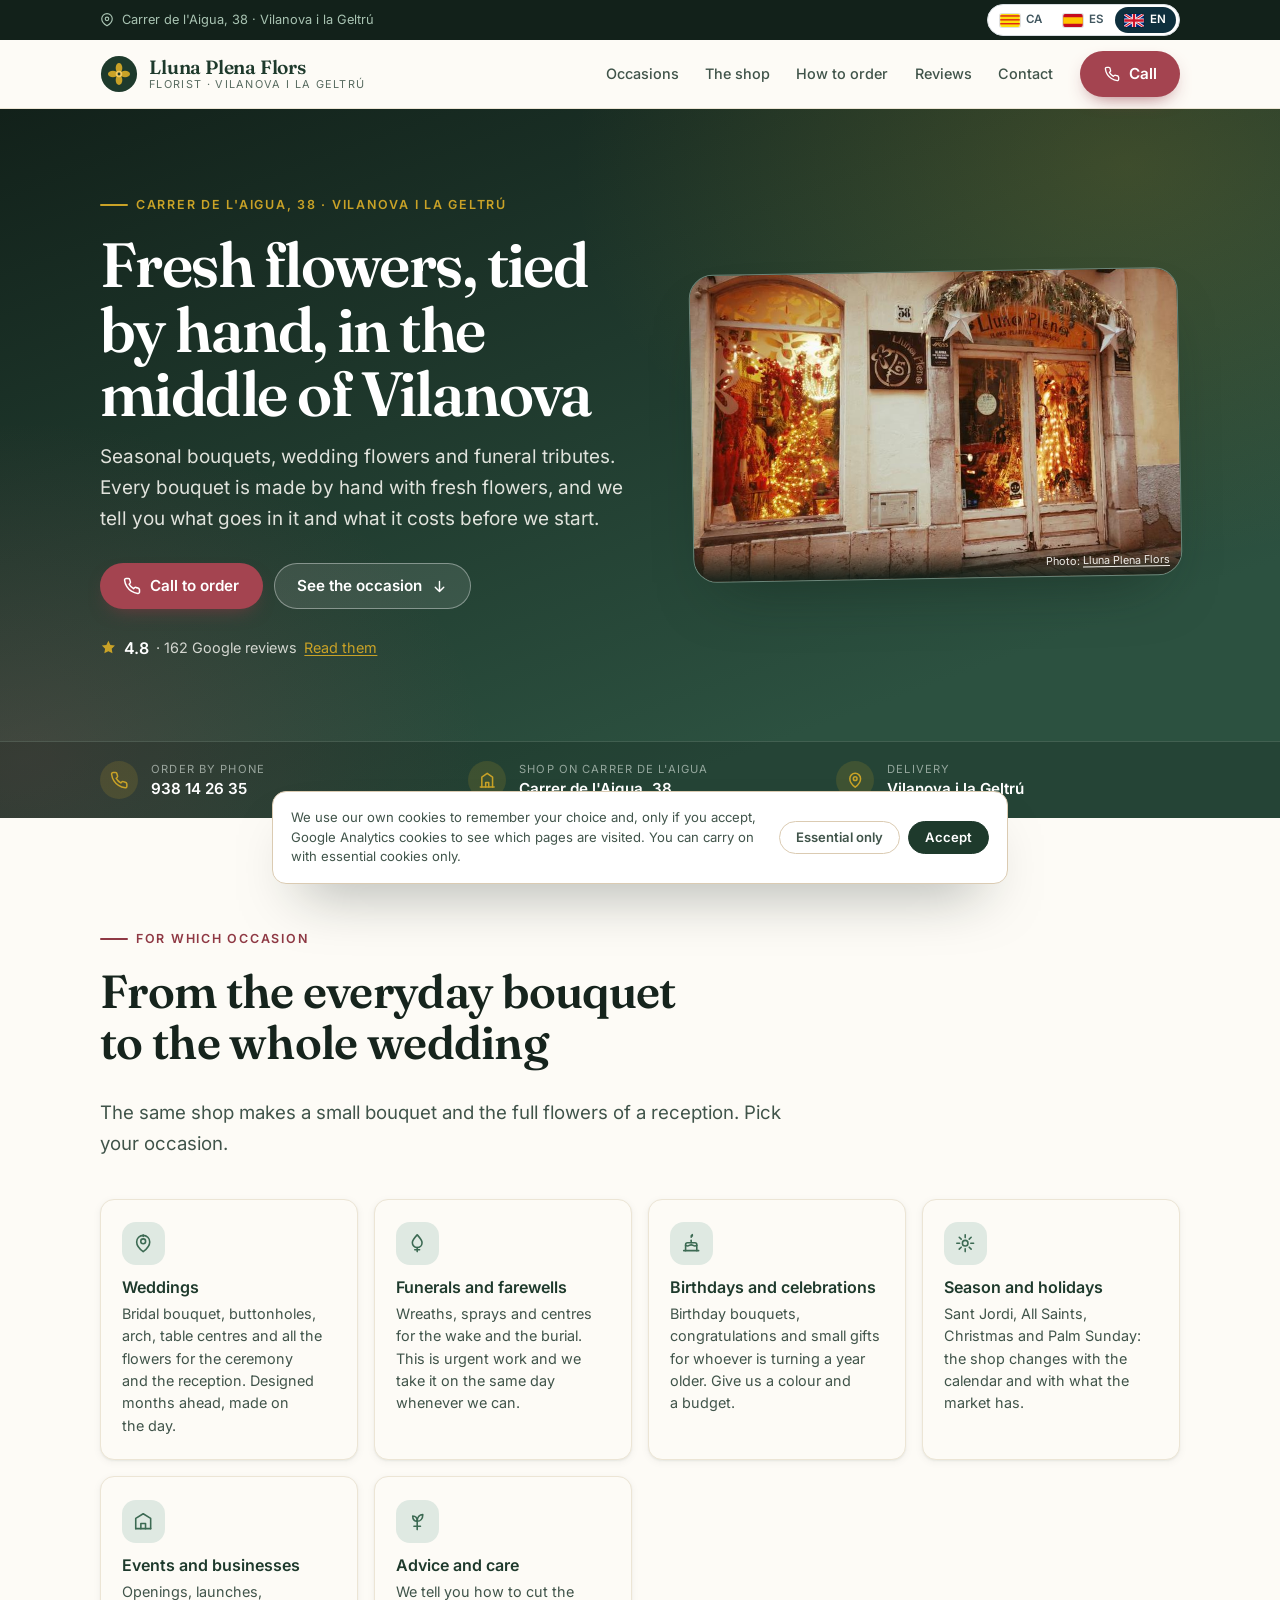
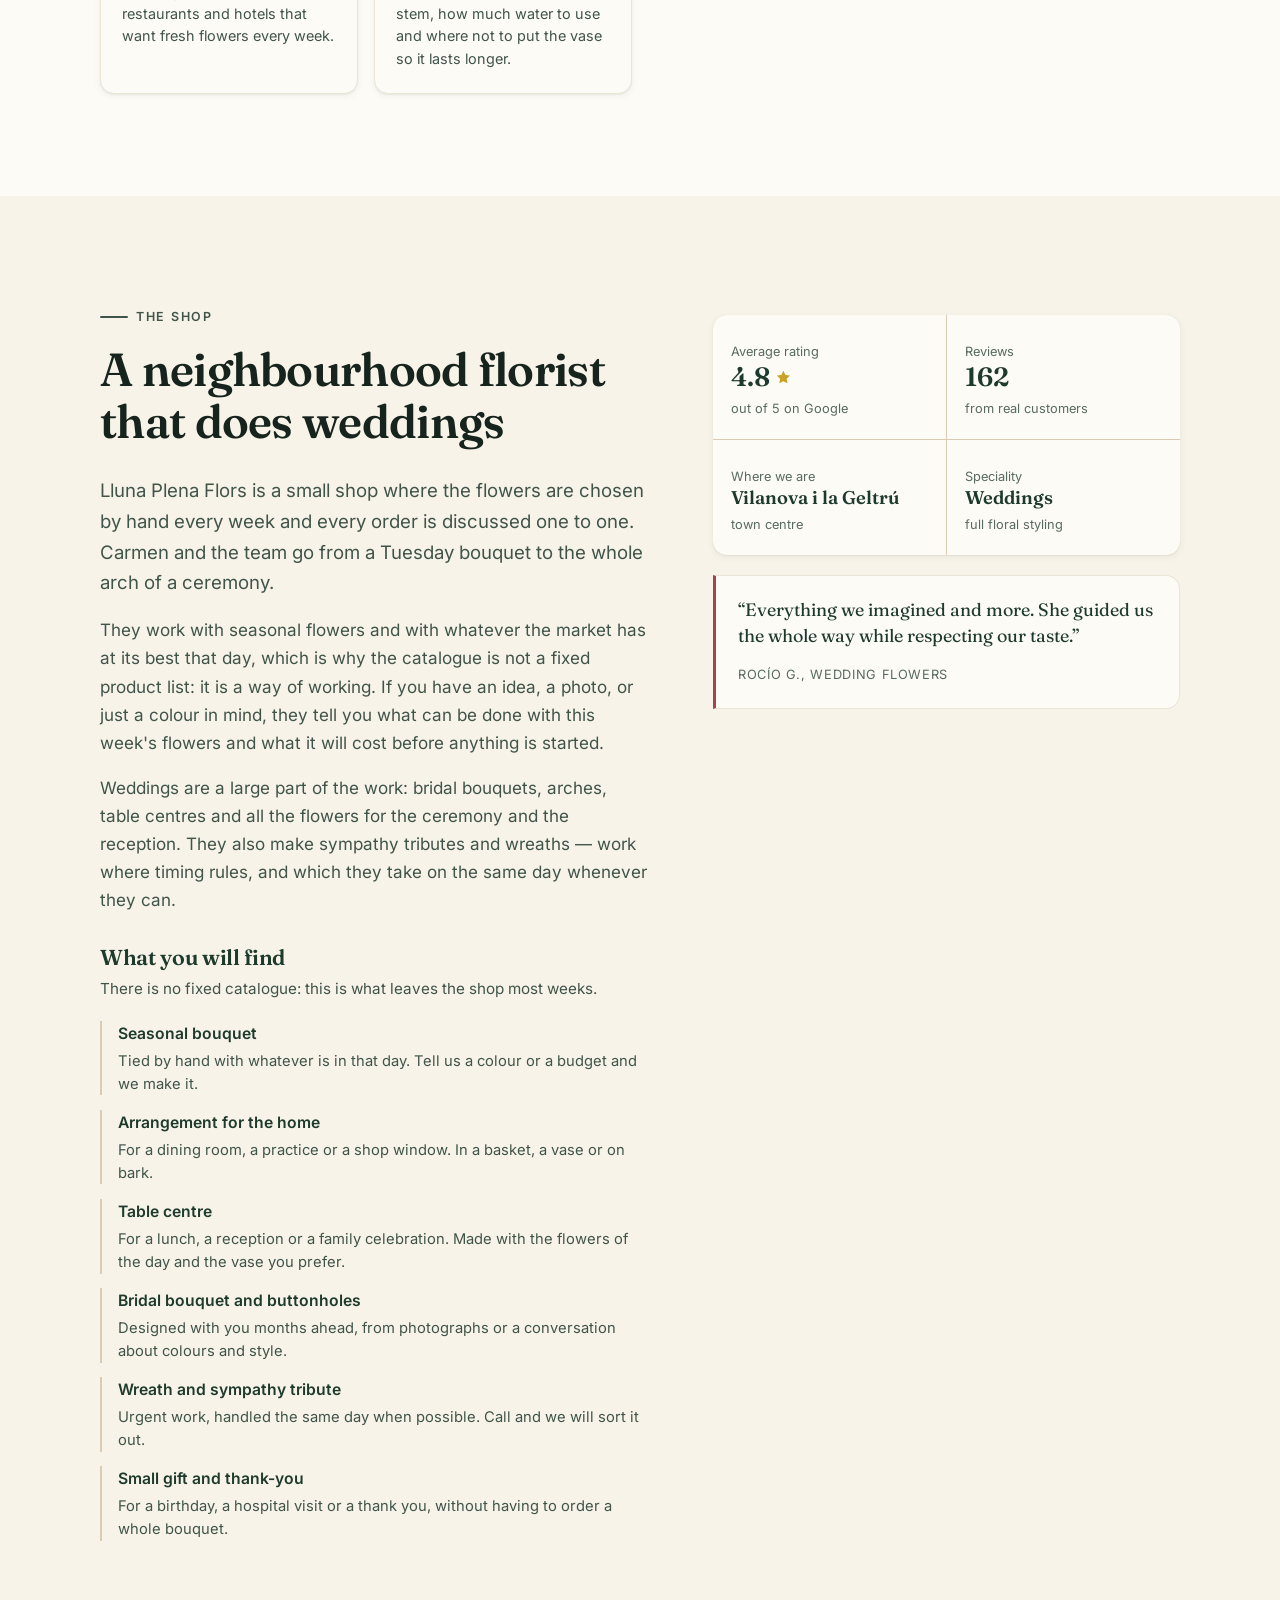
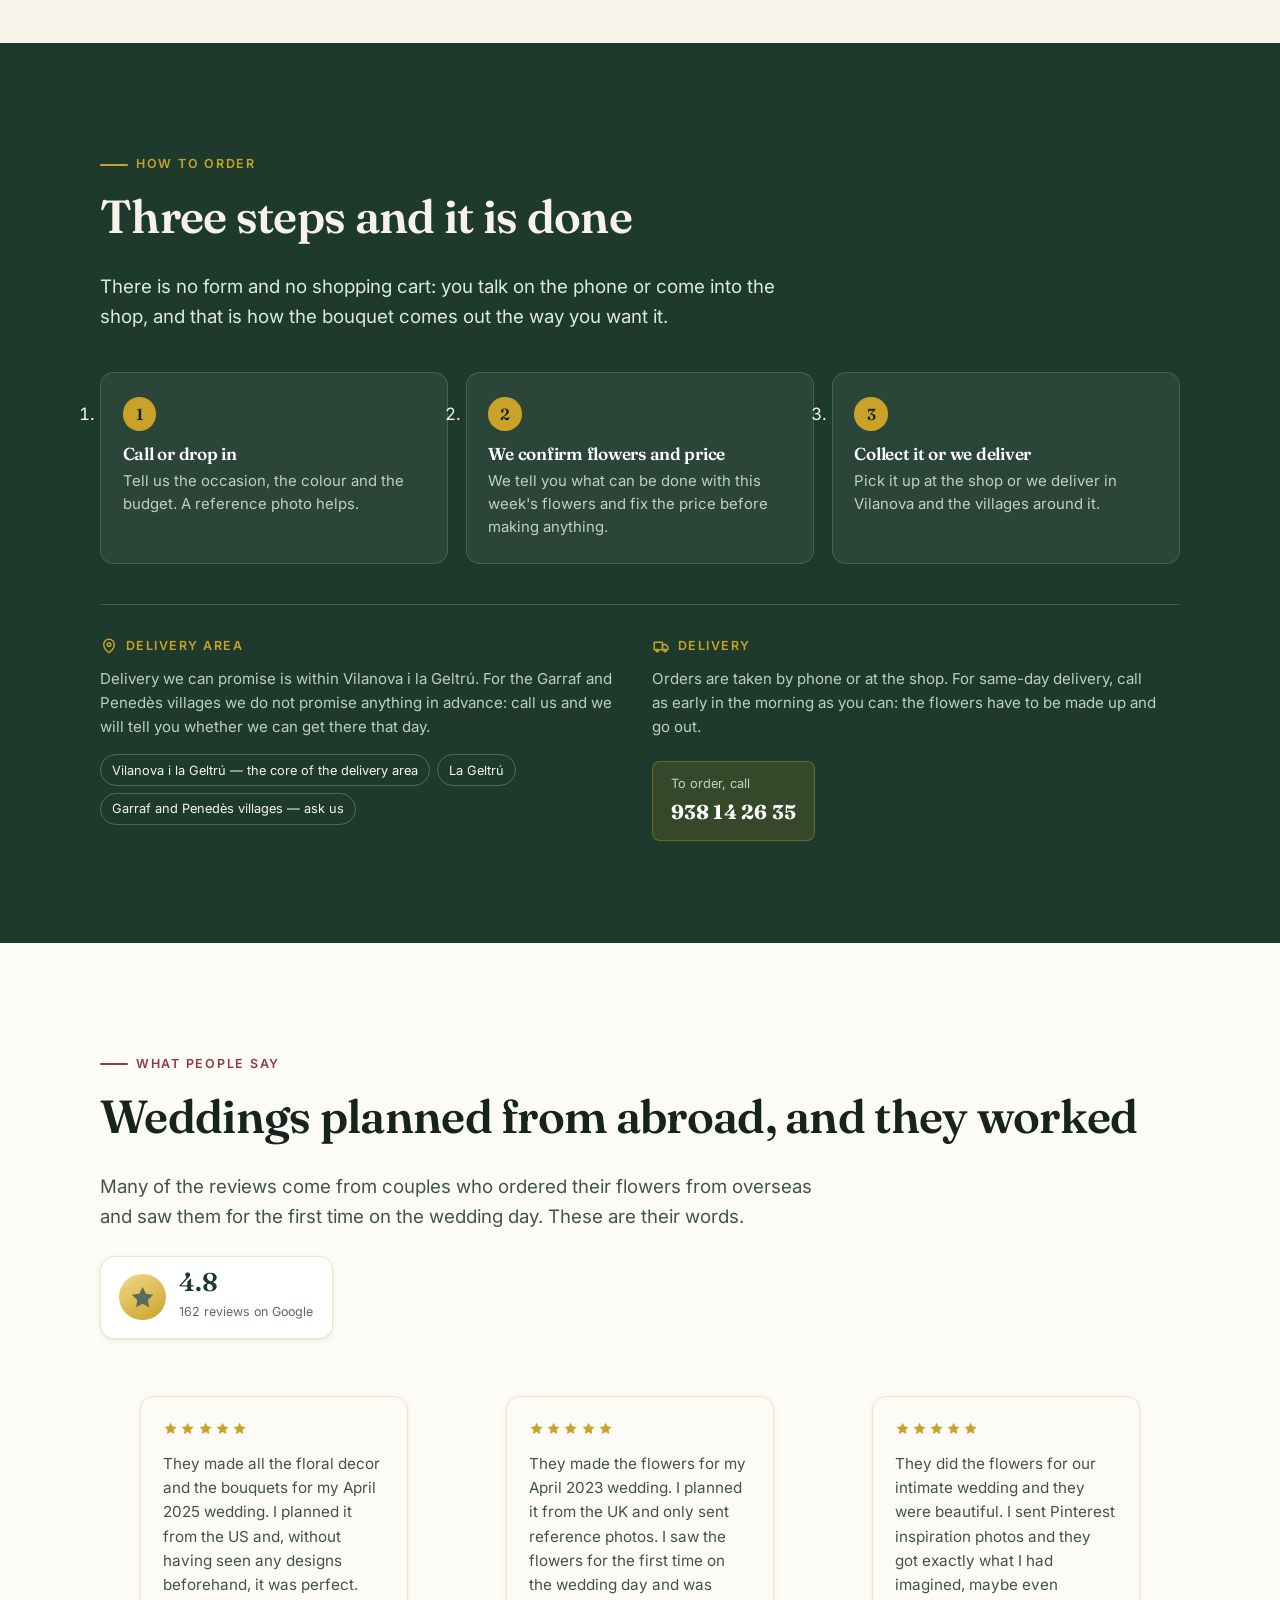
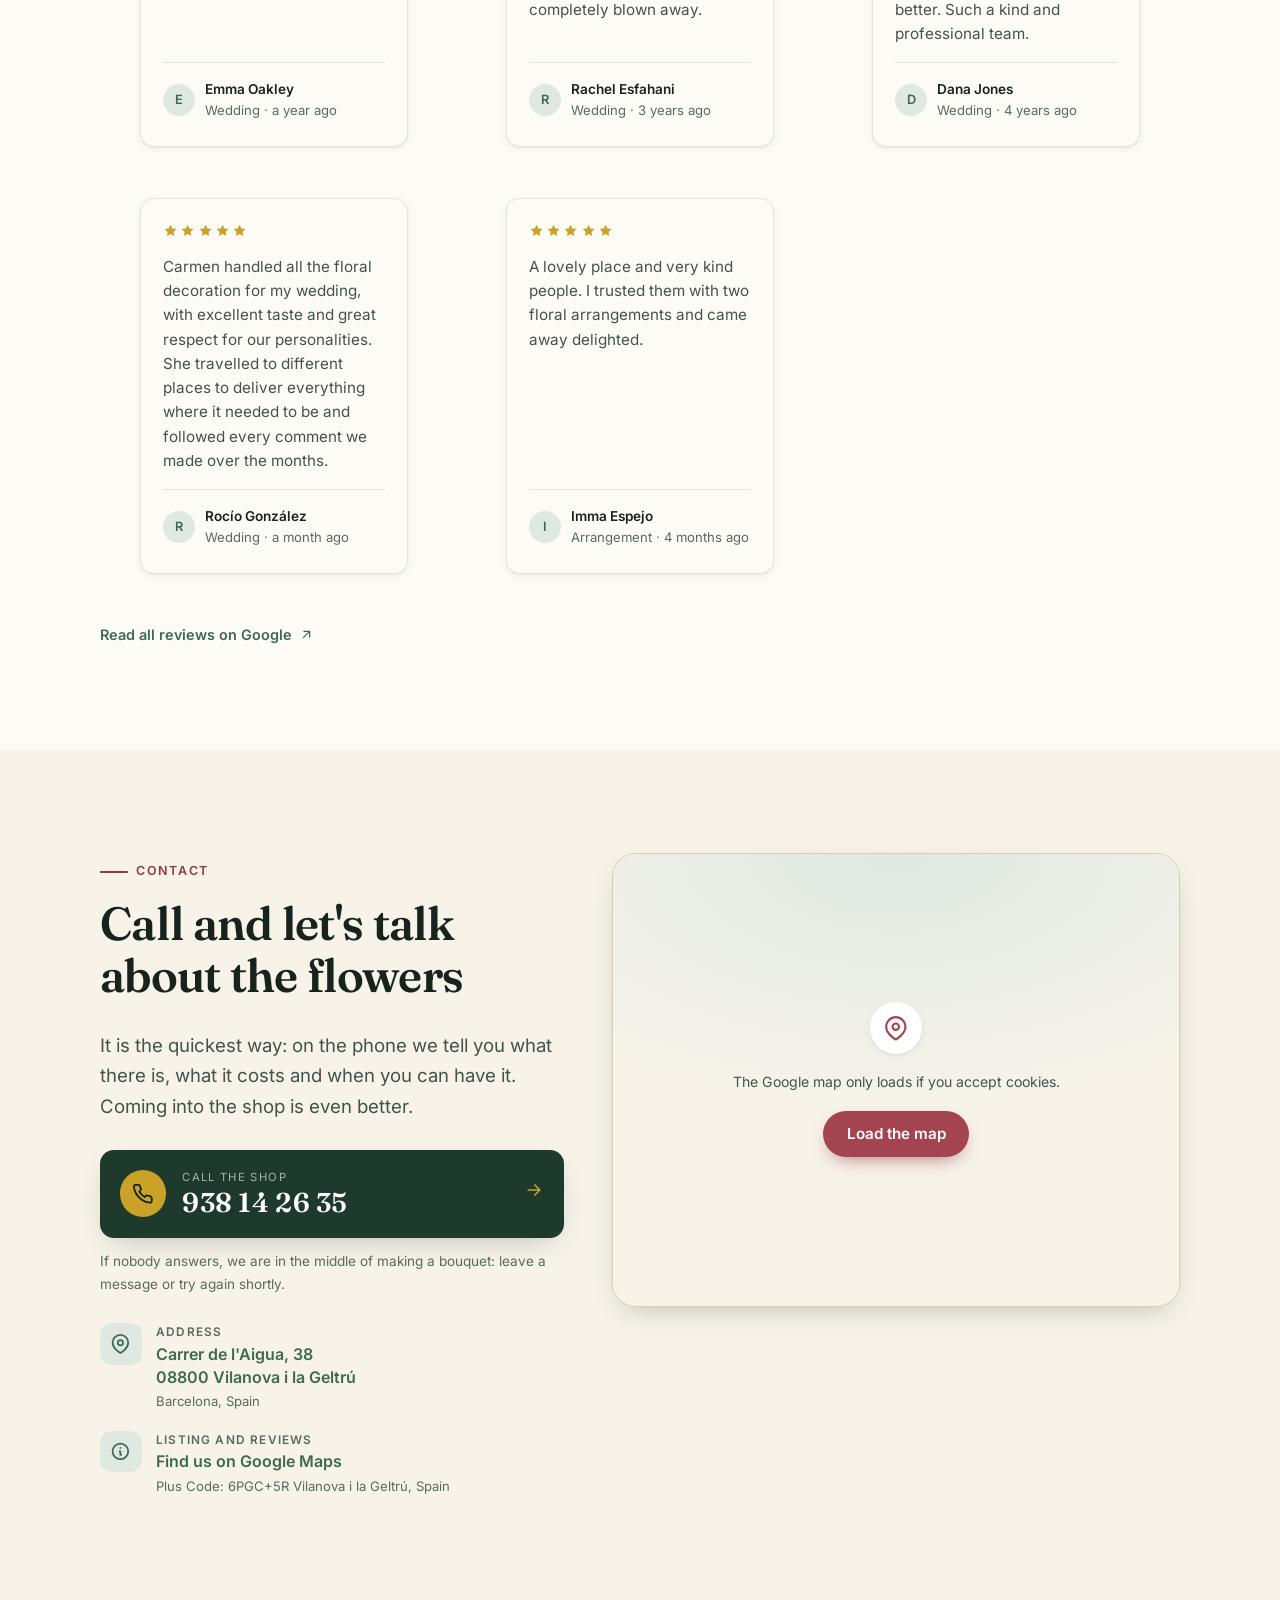
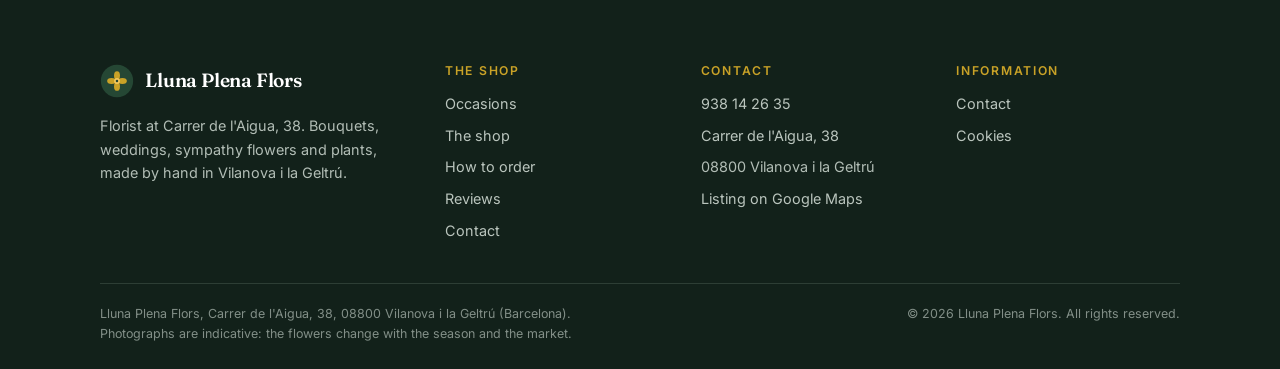
==== commit 923614bb: "Vendor the shared UI components and drop the local copies" ====
--- a/en/index.html
+++ b/en/index.html
@@ -40,6 +40,7 @@
 <link rel="manifest" href="../site.webmanifest">
 <link rel="preload" href="../assets/fonts/fraunces-latin.woff2" as="font" type="font/woff2" crossorigin>
 <link rel="preload" href="../assets/fonts/inter-latin.woff2" as="font" type="font/woff2" crossorigin>
+<link rel="stylesheet" href="../assets/css/components.css">
 <link rel="stylesheet" href="../assets/css/styles.css">
 <script>
   /* Google Analytics 4 with consent mode. Goes in <head> of every generated page,
@@ -689,6 +690,7 @@
   </div>
 </div>
 
+<script src="../assets/js/components.js" defer></script>
 <script src="../assets/js/main.js" defer></script>
 </body>
 </html>
--- a/assets/css/components.css
+++ b/assets/css/components.css
@@ -0,0 +1,138 @@
+/* ==========================================================================
+   Shared UI components — the canonical source for every generated site.
+   Repo: yourdataweb/site-components
+   Vendored into each site at assets/css/components.css and pinned by
+   src/components.lock (sha256). Do not edit the copy inside a site: change
+   this file, bump VERSION, and re-run scripts/sync-shared.mjs everywhere.
+
+   Each site sets only the custom properties; the rules stay identical, so a
+   fix here reaches every site instead of drifting into eight variants.
+   ========================================================================== */
+
+/* ---------- visually hidden, but readable by assistive tech ---------- */
+.sr-only {
+  position: absolute;
+  width: 1px;
+  height: 1px;
+  padding: 0;
+  margin: -1px;
+  overflow: hidden;
+  clip: rect(0 0 0 0);
+  white-space: nowrap;
+  border: 0;
+}
+
+/* ---------- skip link ---------- */
+.skip-link {
+  position: absolute;
+  left: -9999px;
+  top: 0;
+  z-index: 100;
+  padding: .75rem 1.25rem;
+  border-radius: 0 0 6px 0;
+  background: var(--shared-ink, #10222a);
+  color: #fff;
+  text-decoration: none;
+}
+.skip-link:focus { left: 0; }
+
+/* ---------- language switch ----------
+   Site overrides, set in its own :root:
+     --langs-bg --langs-border --langs-ink --langs-active-bg --langs-active-ink
+   Geometry is fixed on purpose: a flags-only variant made the pill narrower
+   than the flag plus its padding, so the active background bled past the flag,
+   and a per-site height meant the bar never aligned with the button beside it.
+   -------------------------------------------------------------------------- */
+.langs {
+  display: inline-flex;
+  align-items: center;
+  gap: 2px;
+  height: 32px;
+  padding: 0 3px;
+  border: 1px solid var(--langs-border, #d8dee2);
+  border-radius: 999px;
+  background: var(--langs-bg, #fff);
+  box-sizing: border-box;
+}
+.langs__link {
+  display: inline-flex;
+  align-items: center;
+  justify-content: center;
+  gap: 6px;
+  height: 26px;
+  padding: 0 9px;
+  border-radius: 999px;
+  text-decoration: none;
+  line-height: 1;
+  color: var(--langs-ink, #40565f);
+  transition: background-color .15s ease, color .15s ease;
+}
+.langs__link:hover { background: rgba(0, 0, 0, .06); }
+.langs__link[aria-current="true"] {
+  background: var(--langs-active-bg, #0e2f3d);
+  color: var(--langs-active-ink, #fff);
+}
+.langs__link[aria-current="true"]:hover { background: var(--langs-active-bg, #0e2f3d); }
+
+/* The flag markup is a bare <svg> with only a viewBox, so it sizes itself and
+   would overflow the pill; the box is a hard size that clips it. */
+.langs__flag {
+  display: block;
+  flex: none;
+  width: 20px;
+  height: 13px;
+  border-radius: 2px;
+  overflow: hidden;
+  box-shadow: 0 0 0 1px rgba(0, 0, 0, .12);
+}
+.langs__flag svg {
+  display: block;
+  width: 20px;
+  height: 13px;
+}
+.langs__code {
+  font-size: .72rem;
+  font-weight: 600;
+  letter-spacing: .05em;
+  text-transform: uppercase;
+}
+
+@media (max-width: 420px) {
+  .langs { height: 30px; }
+  .langs__link { height: 24px; padding: 0 7px; gap: 5px; }
+  .langs__code { font-size: .68rem; }
+}
+
+/* ---------- reveal on scroll ----------
+   Only hidden when the script has marked the document: with JS blocked the
+   content stays visible instead of every block sitting at opacity 0. */
+html.js .reveal {
+  opacity: 0;
+  transform: translateY(16px);
+  transition: opacity .55s ease, transform .55s cubic-bezier(.22, 1, .36, 1);
+}
+html.js .reveal.is-visible { opacity: 1; transform: none; }
+@media (prefers-reduced-motion: reduce) {
+  html.js .reveal { opacity: 1; transform: none; transition: none; }
+}
+
+/* ---------- invariants ----------
+   Restated last so a site's own stylesheet cannot quietly change them. The
+   earlier language-switch bugs came from per-site geometry, not from colour. */
+.langs {
+  height: 32px;
+  padding: 0 3px;
+  gap: 2px;
+  border-radius: 999px;
+  border: 1px solid var(--langs-border, #d8dee2);
+  background: var(--langs-bg, #fff);
+  box-sizing: border-box;
+}
+.langs__link { height: 26px; padding: 0 9px; gap: 6px; border-radius: 999px; }
+.langs__flag { width: 20px; height: 13px; overflow: hidden; flex: none; }
+.langs__flag svg { width: 20px; height: 13px; display: block; }
+
+@media (max-width: 420px) {
+  .langs { height: 30px; }
+  .langs__link { height: 24px; padding: 0 7px; gap: 5px; }
+}
--- a/assets/css/styles.css
+++ b/assets/css/styles.css
@@ -315,41 +315,6 @@
 .nav-toggle:hover { background: var(--ivory-200); }
 
 /* ---------- language switch ---------- */
-.langs {
-  display: flex;
-  align-items: center;
-  gap: .25rem;
-  padding: .2rem;
-  border: 1px solid rgba(168, 195, 178, .35);
-  border-radius: 999px;
-  background: rgba(255, 255, 255, .08);
-}
-.langs__link {
-  display: inline-flex;
-  align-items: center;
-  gap: .4rem;
-  padding: .3rem .55rem;
-  border-radius: 999px;
-  text-decoration: none;
-  font-size: .78rem;
-  font-weight: 600;
-  color: var(--forest-100);
-  line-height: 1;
-}
-.langs__link:hover { background: rgba(255, 255, 255, .16); color: #fff; }
-.langs__link[aria-current="true"] {
-  background: var(--gold-500);
-  color: var(--forest-950);
-}
-.langs__flag {
-  width: 18px;
-  height: 12px;
-  border-radius: 2px;
-  flex: none;
-  box-shadow: 0 0 0 1px rgba(0, 0, 0, .2);
-  display: block;
-}
-.langs__code { text-transform: uppercase; letter-spacing: .04em; }
 
 /* ---------- buttons ---------- */
 .btn {
@@ -1140,13 +1105,12 @@
 }
 .cookiebar__reject:hover { background: var(--ivory-100); }
 
-/* ---------- reveal on scroll ---------- */
-.reveal {
+.js .reveal {
   opacity: 0;
   transform: translateY(18px);
   transition: opacity .6s ease, transform .6s cubic-bezier(.22, 1, .36, 1);
 }
-.reveal.is-visible {
+.js .reveal.is-visible {
   opacity: 1;
   transform: none;
 }
@@ -1247,3 +1211,18 @@
   .hero, .section--forest, .footer { background: #fff !important; color: #000 !important; }
   .reveal { opacity: 1 !important; transform: none !important; }
 }
+
+
+
+
+/* The flag box is a hard size with clipping: an SVG with only a viewBox renders
+   at its intrinsic size and would otherwise overflow the pill. */
+
+
+/* On narrow screens the code alone is not enough to identify a language for a
+   screen reader, but the visible pill can drop to flag + code compactly. */
+@media (max-width: 420px) {
+  .langs { height: 30px; }
+  .langs__link { height: 24px; padding: 0 7px; gap: 5px; }
+  .langs__code { font-size: .68rem; }
+}
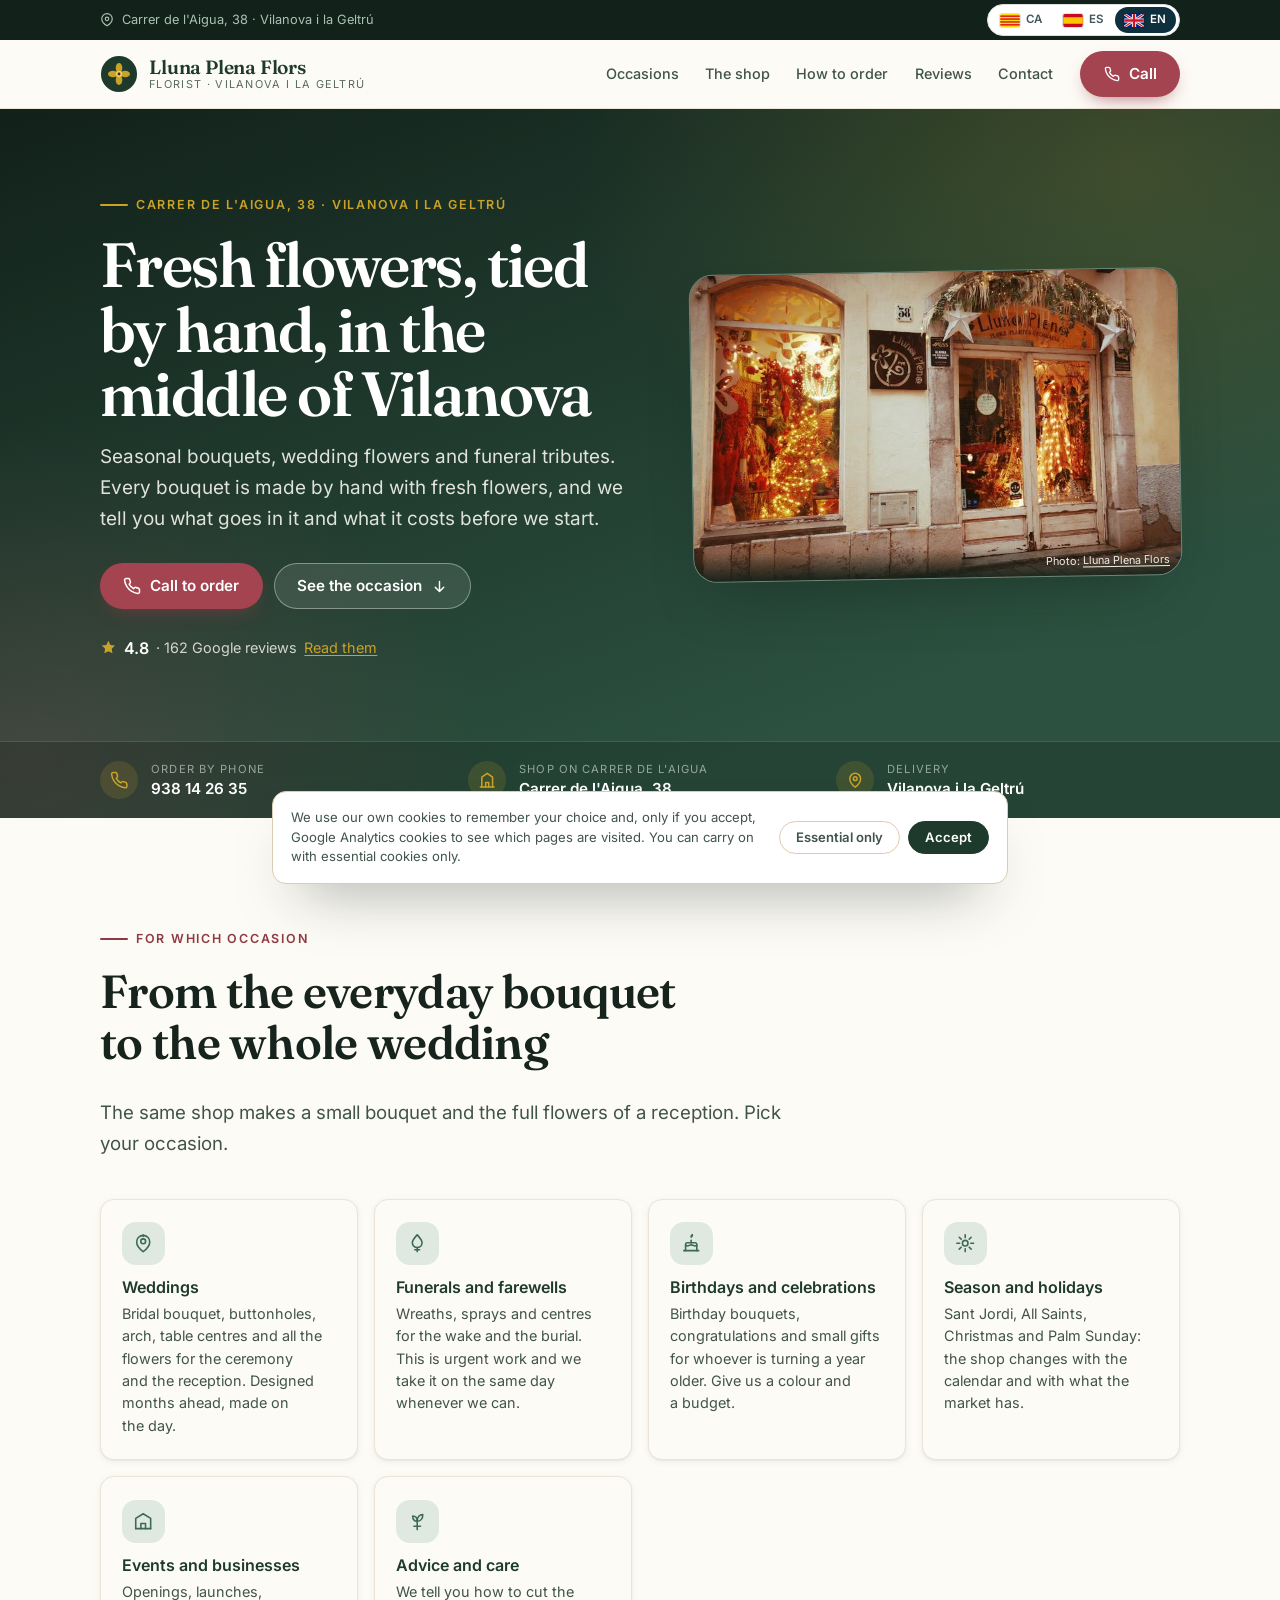
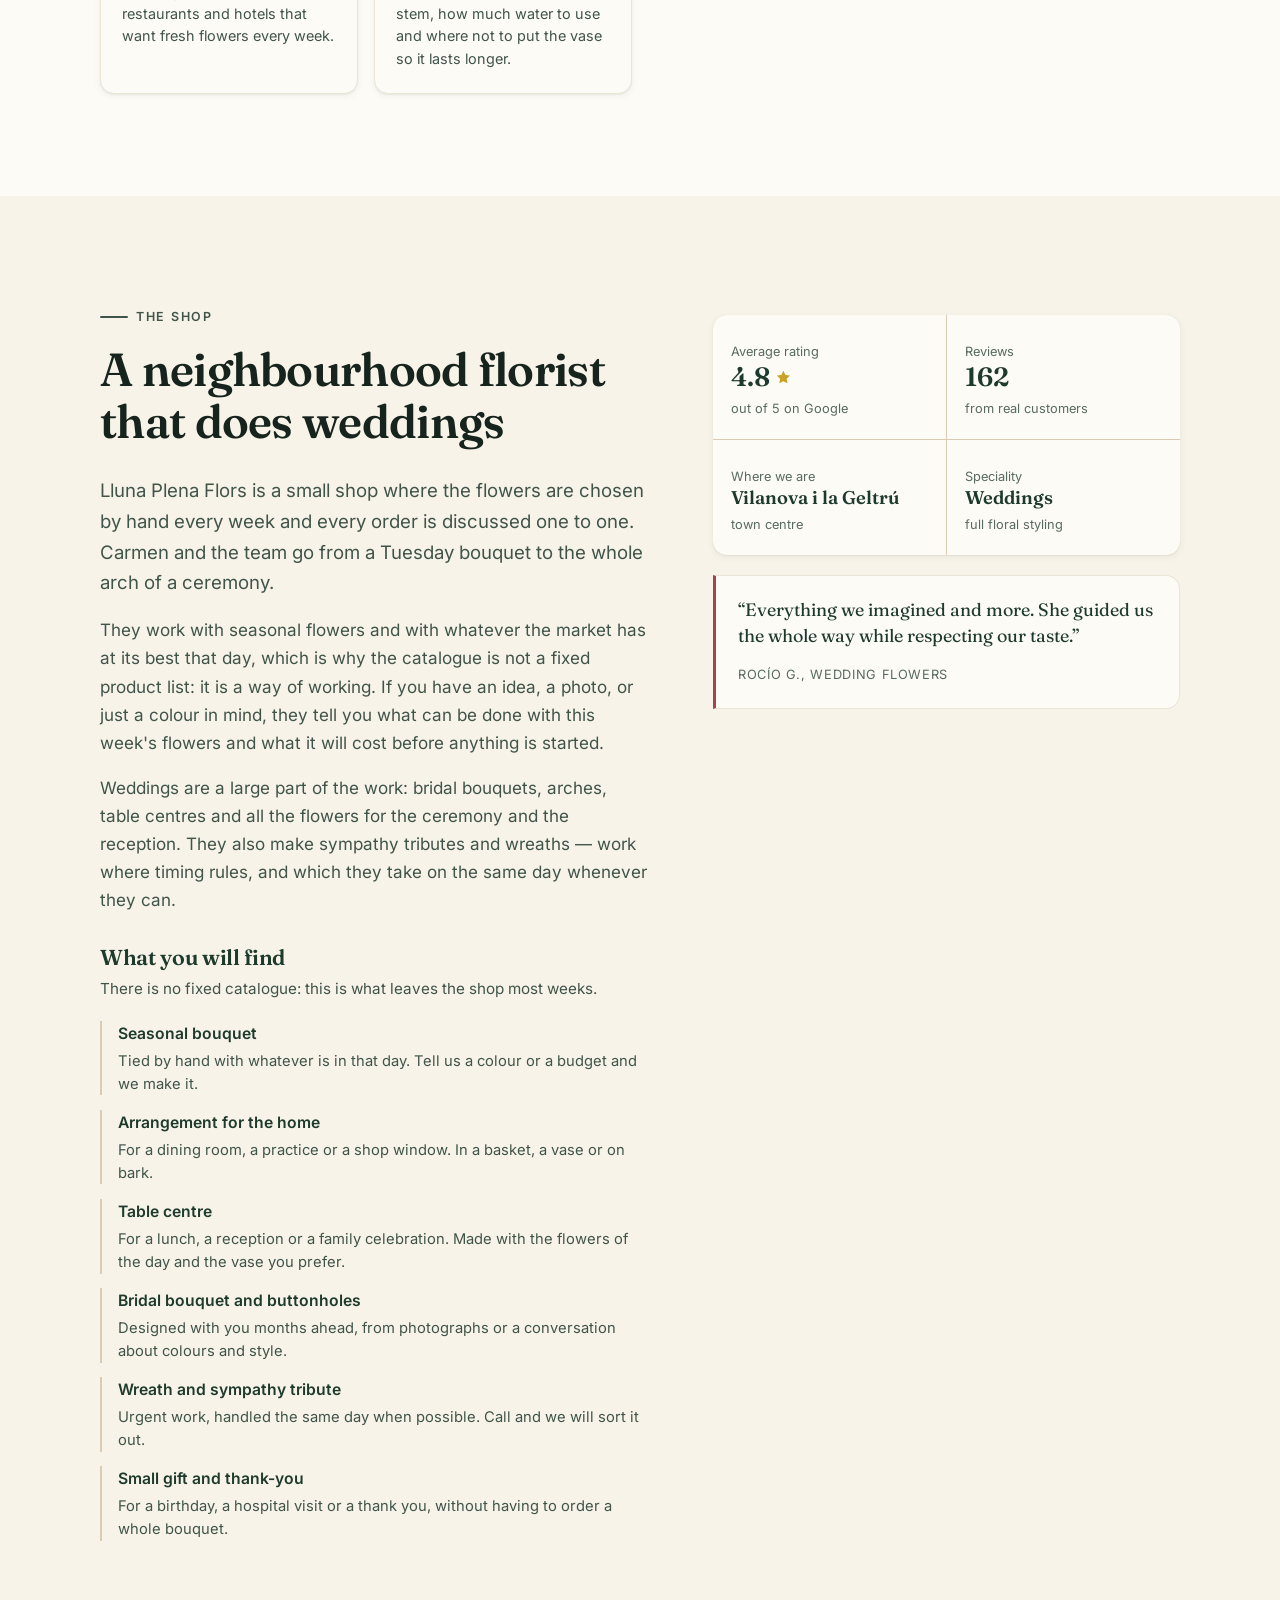
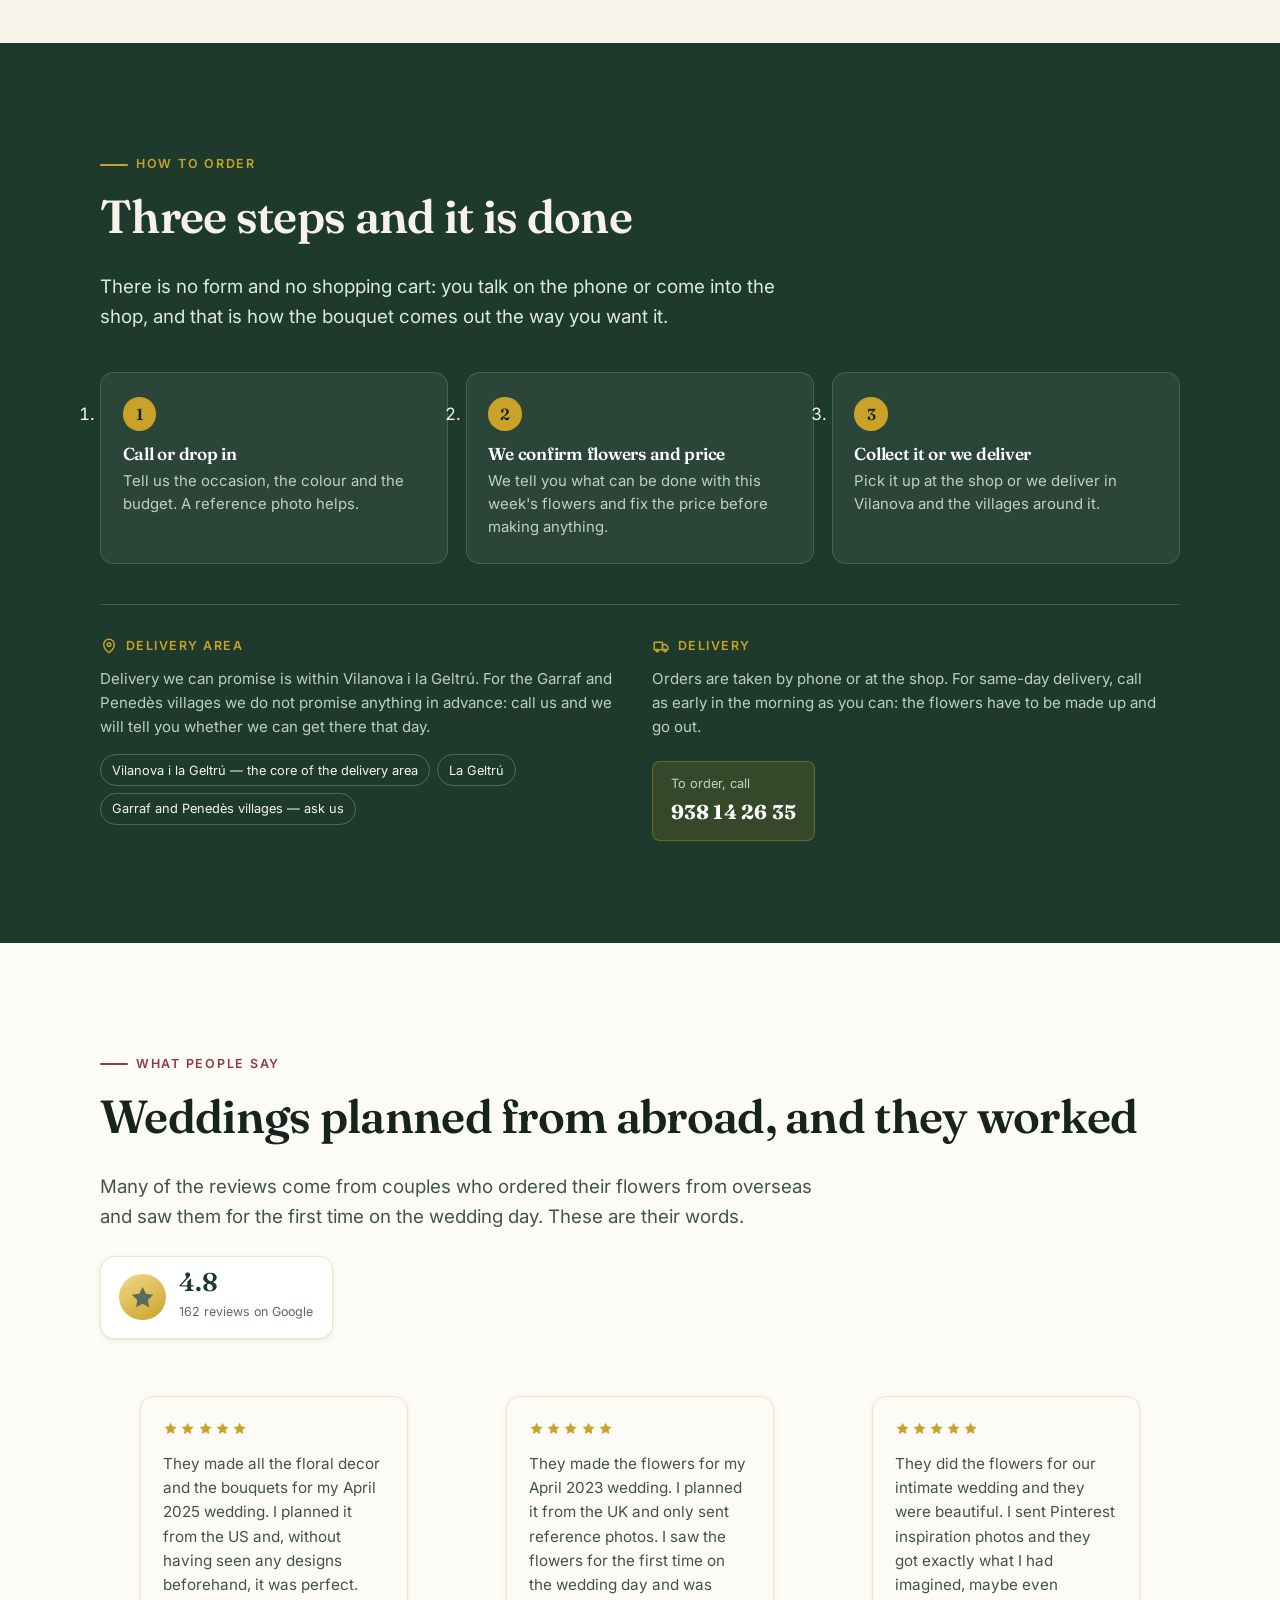
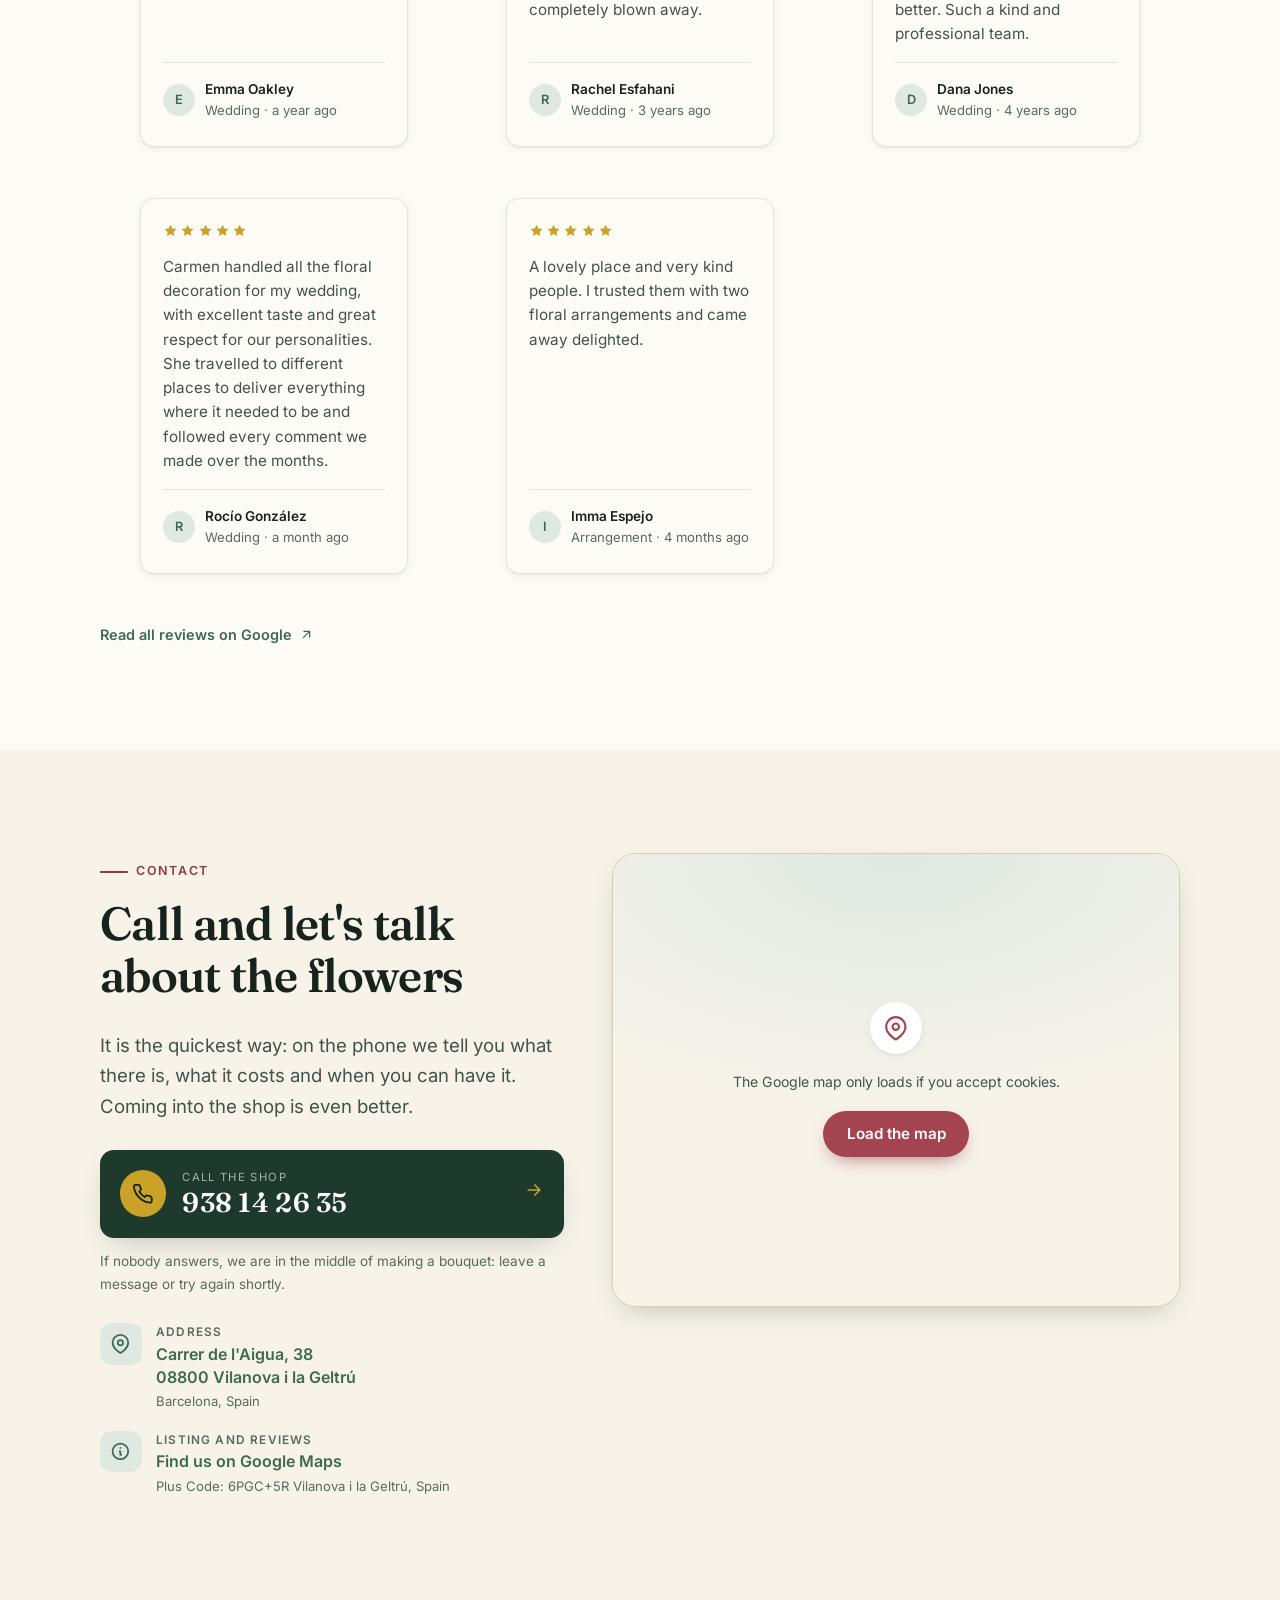
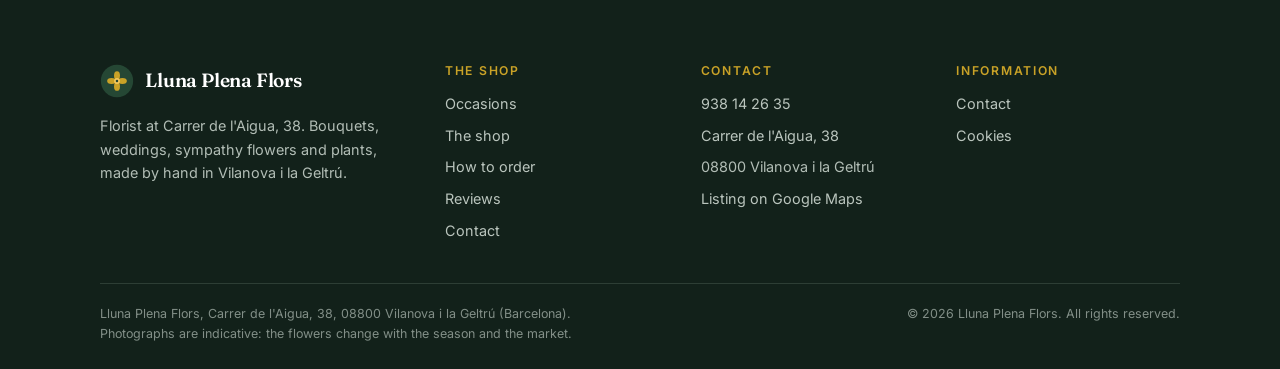
==== commit 67c83b38: "Fix the Catalan flag: four evenly spaced red stripes" ====
--- a/en/index.html
+++ b/en/index.html
@@ -138,7 +138,7 @@
     <nav class="langs" aria-label="Language switch">
       
       <a class="langs__link" href="../" hreflang="ca" lang="ca">
-        <span class="langs__flag" aria-hidden="true"><svg viewBox="0 0 24 16"><rect width="24" height="16" fill="#fcdd09"/><g fill="#da121a"><rect y="1.6" width="24" height="1.6"/><rect y="6.4" width="24" height="1.6"/><rect y="11.2" width="24" height="1.6"/></g></svg></span>
+        <span class="langs__flag" aria-hidden="true"><svg viewBox="0 0 24 16"><rect width="24" height="16" fill="#fcdd09"/><g fill="#da121a"><rect y="1.7778" width="24" height="1.7778"/><rect y="5.3334" width="24" height="1.7778"/><rect y="8.889" width="24" height="1.7778"/><rect y="12.4446" width="24" height="1.7778"/></g></svg></span>
         <span class="langs__code">ca</span>
         <span class="sr-only">Català</span>
       </a>
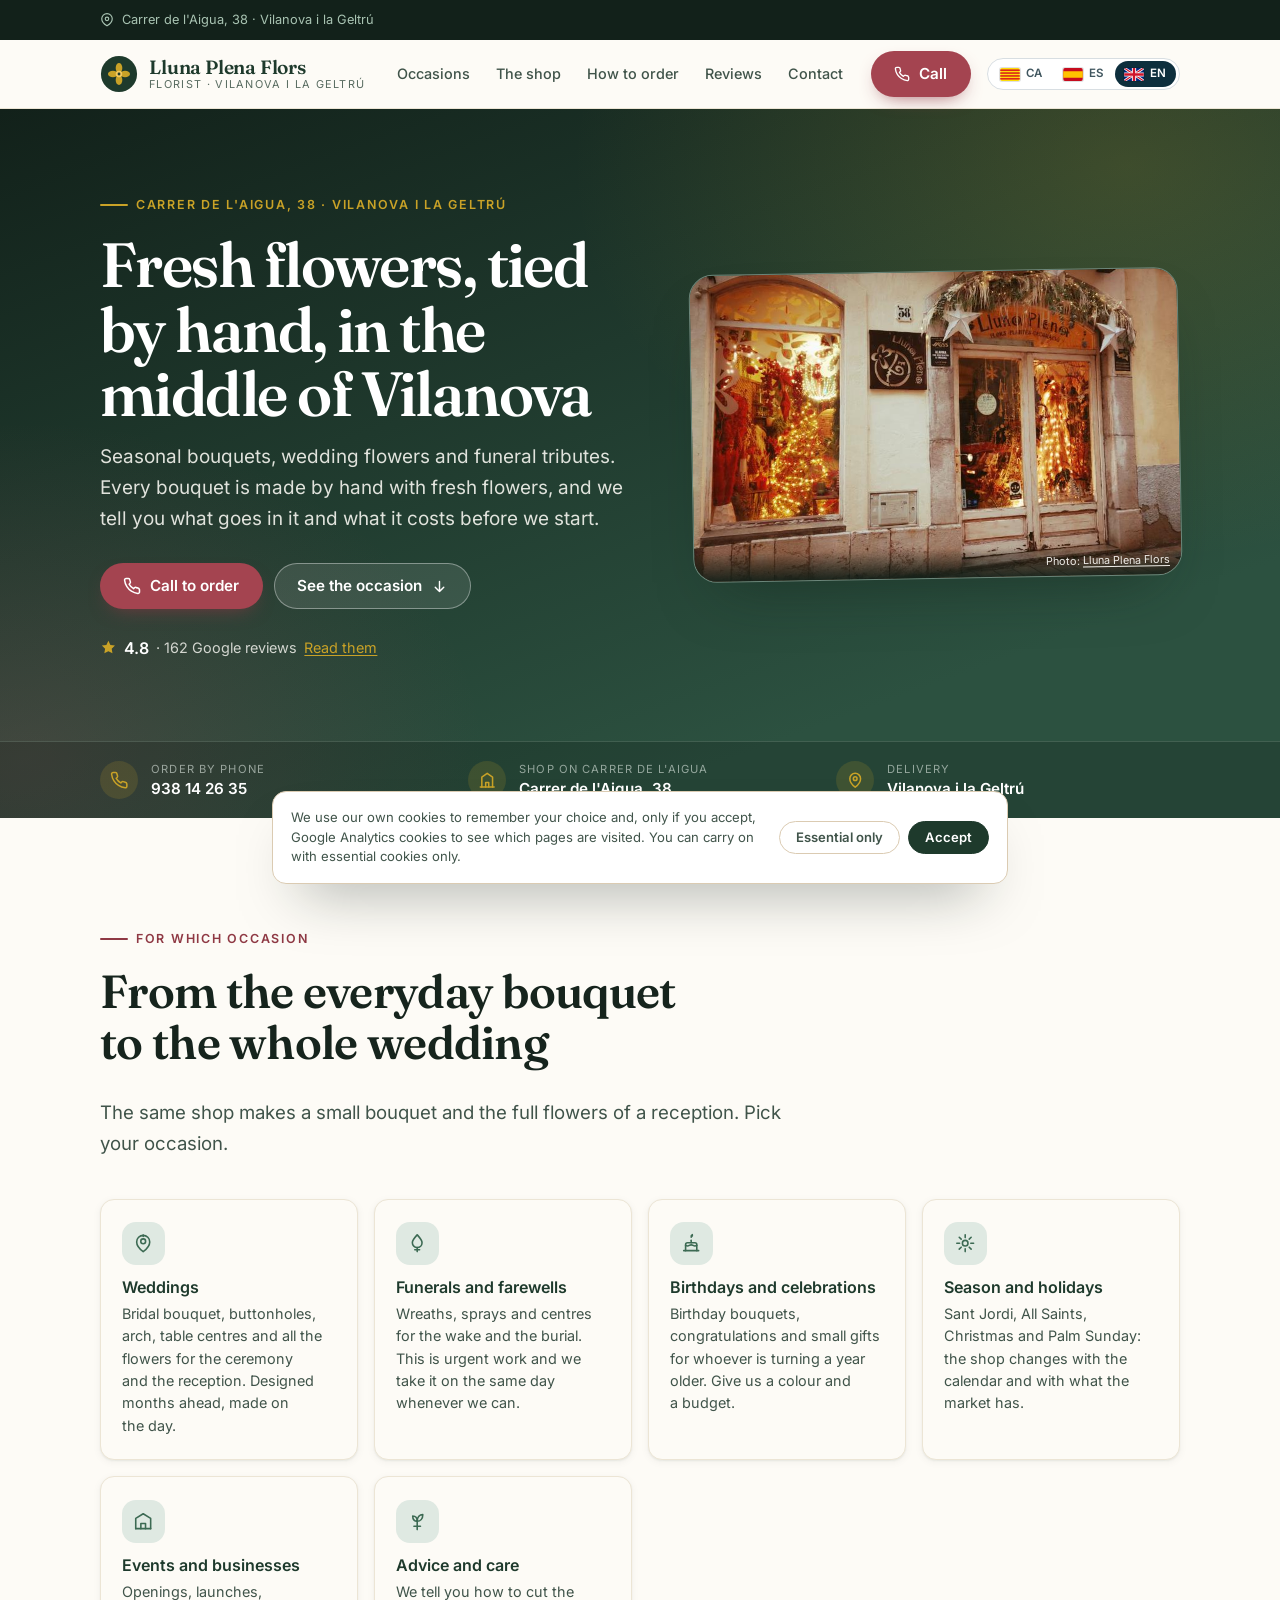
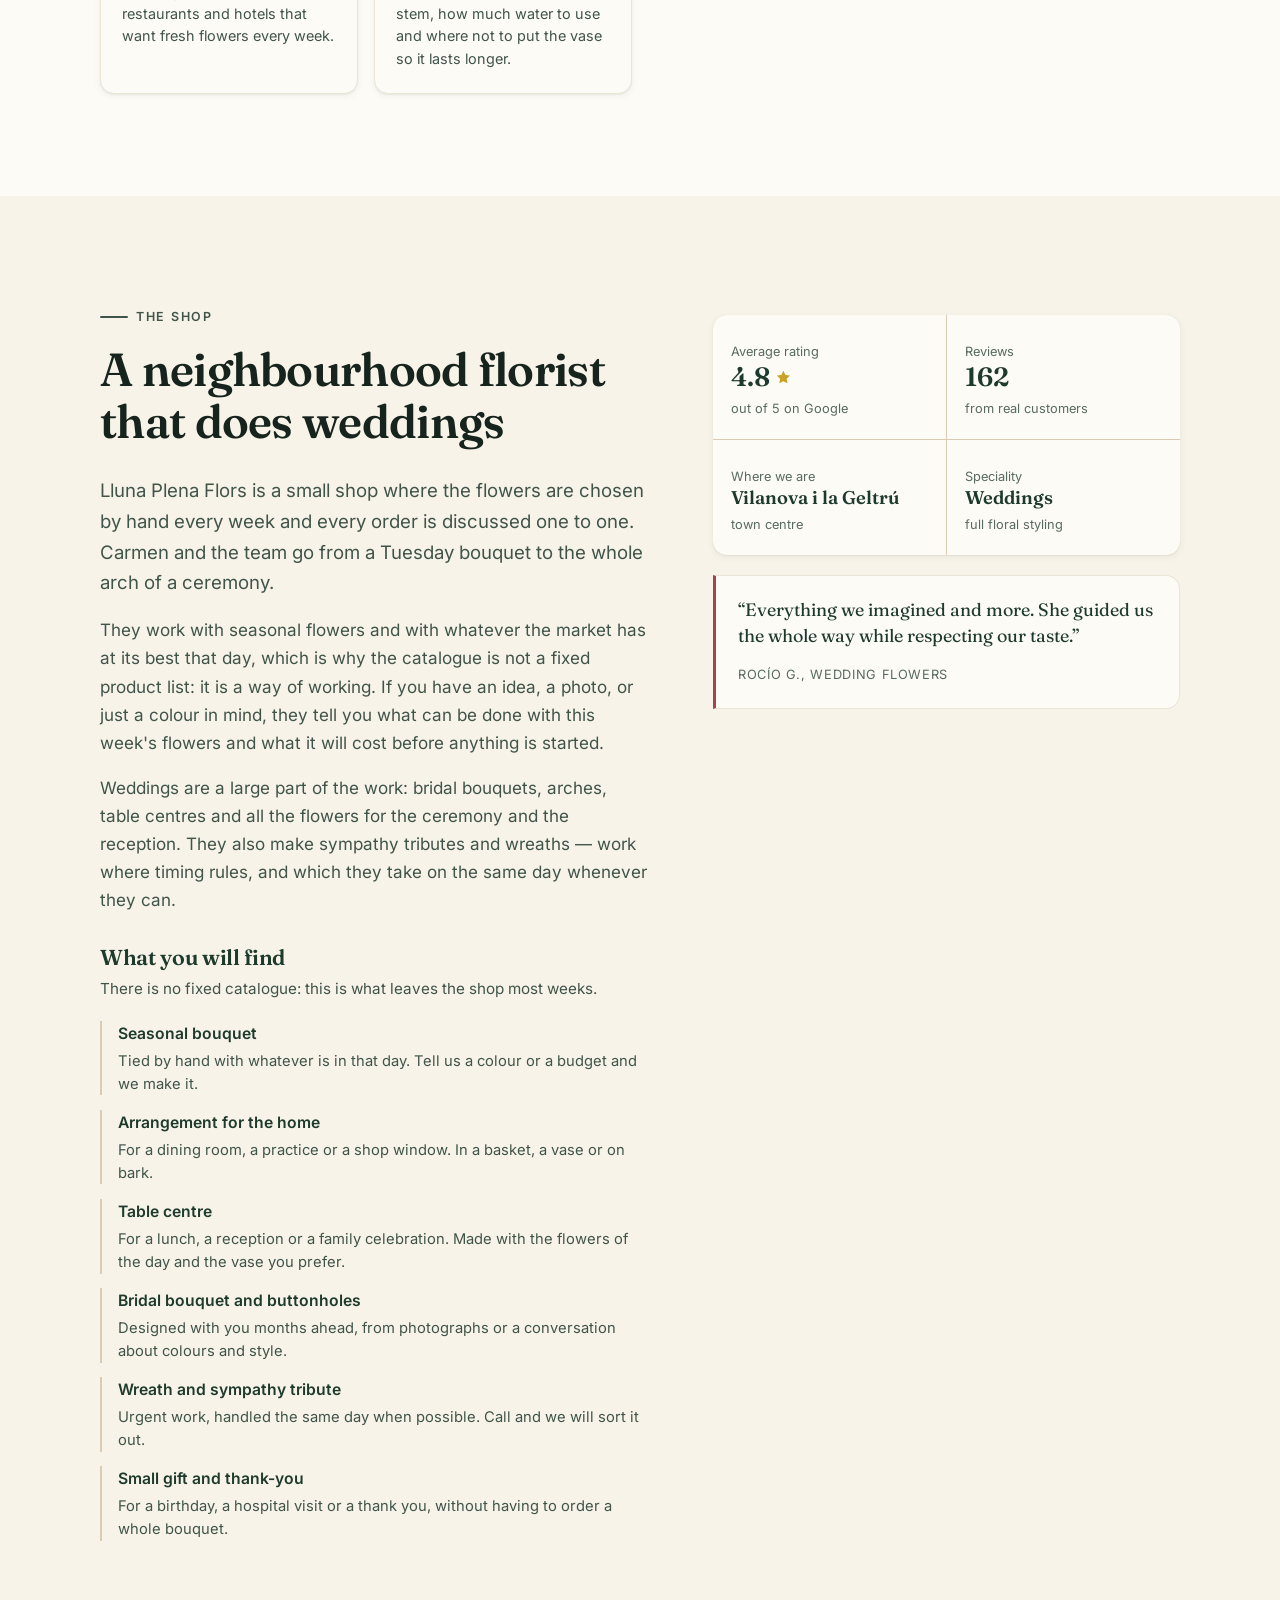
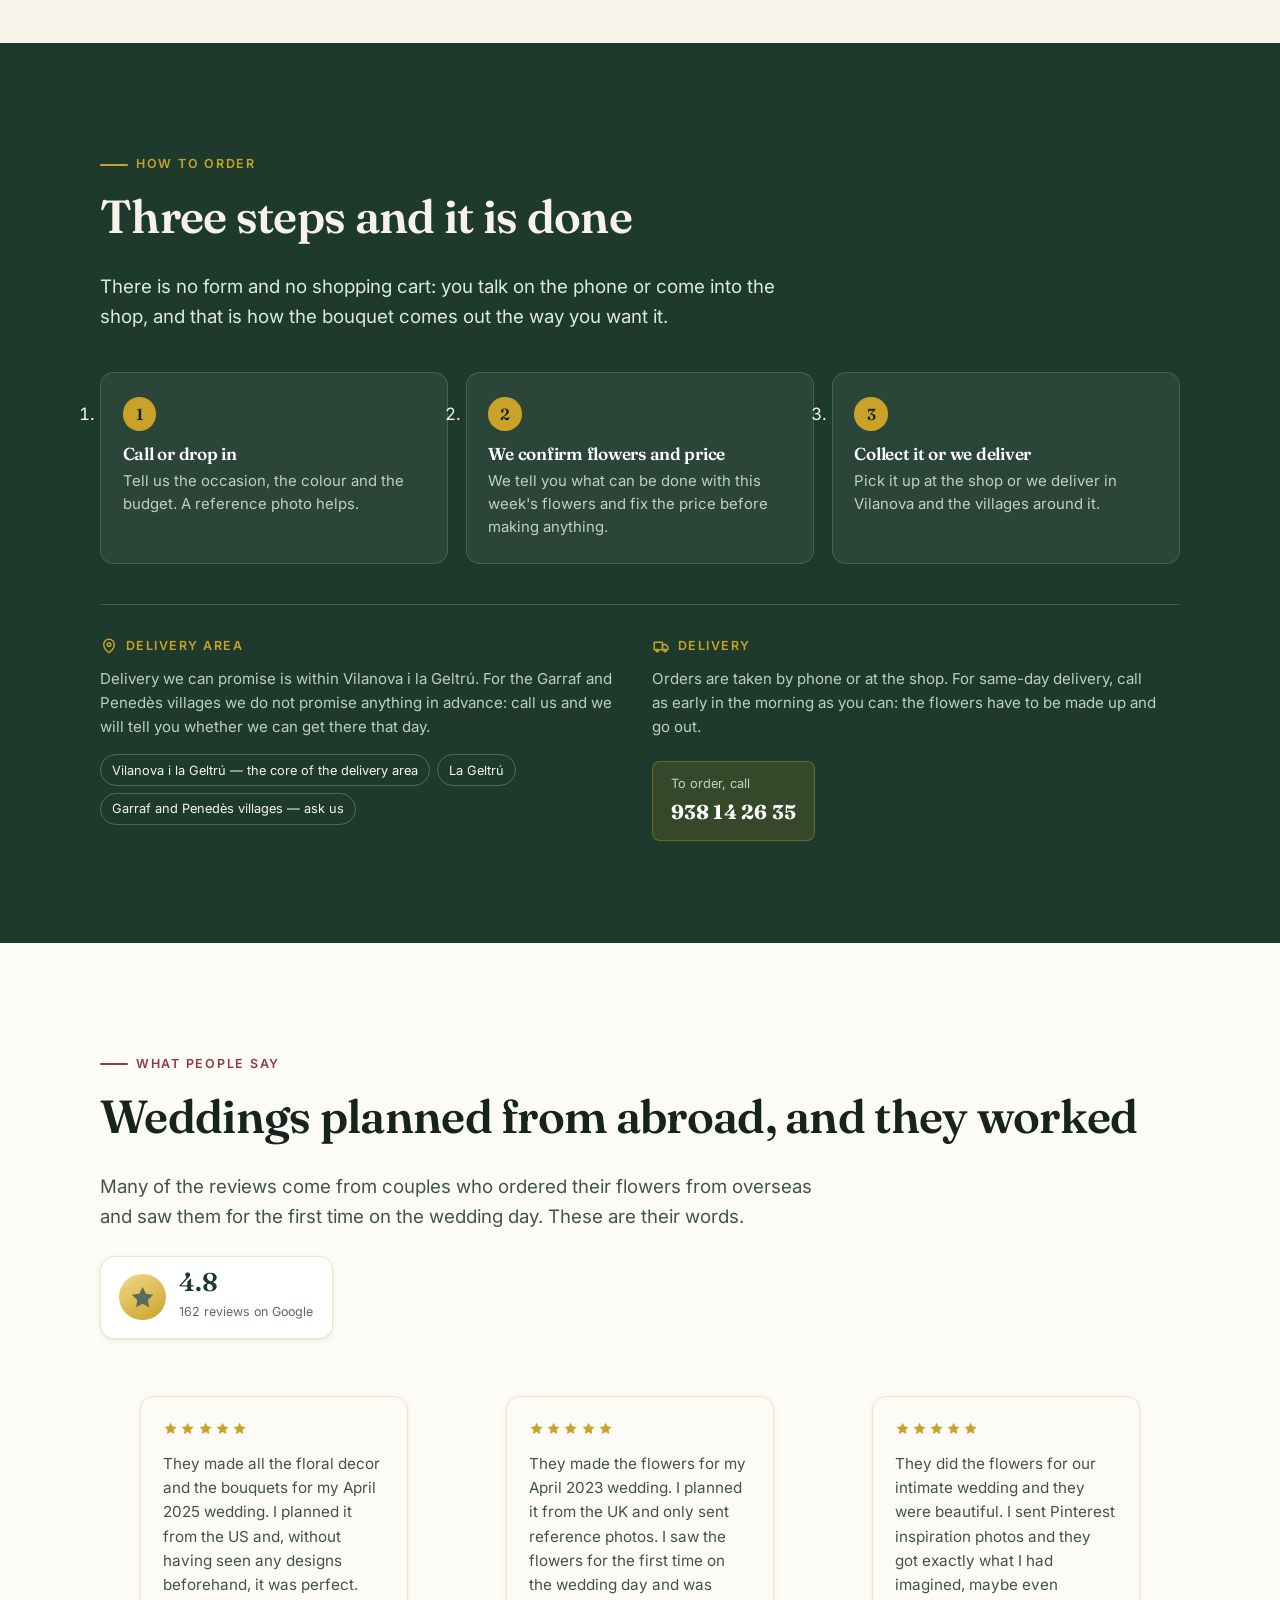
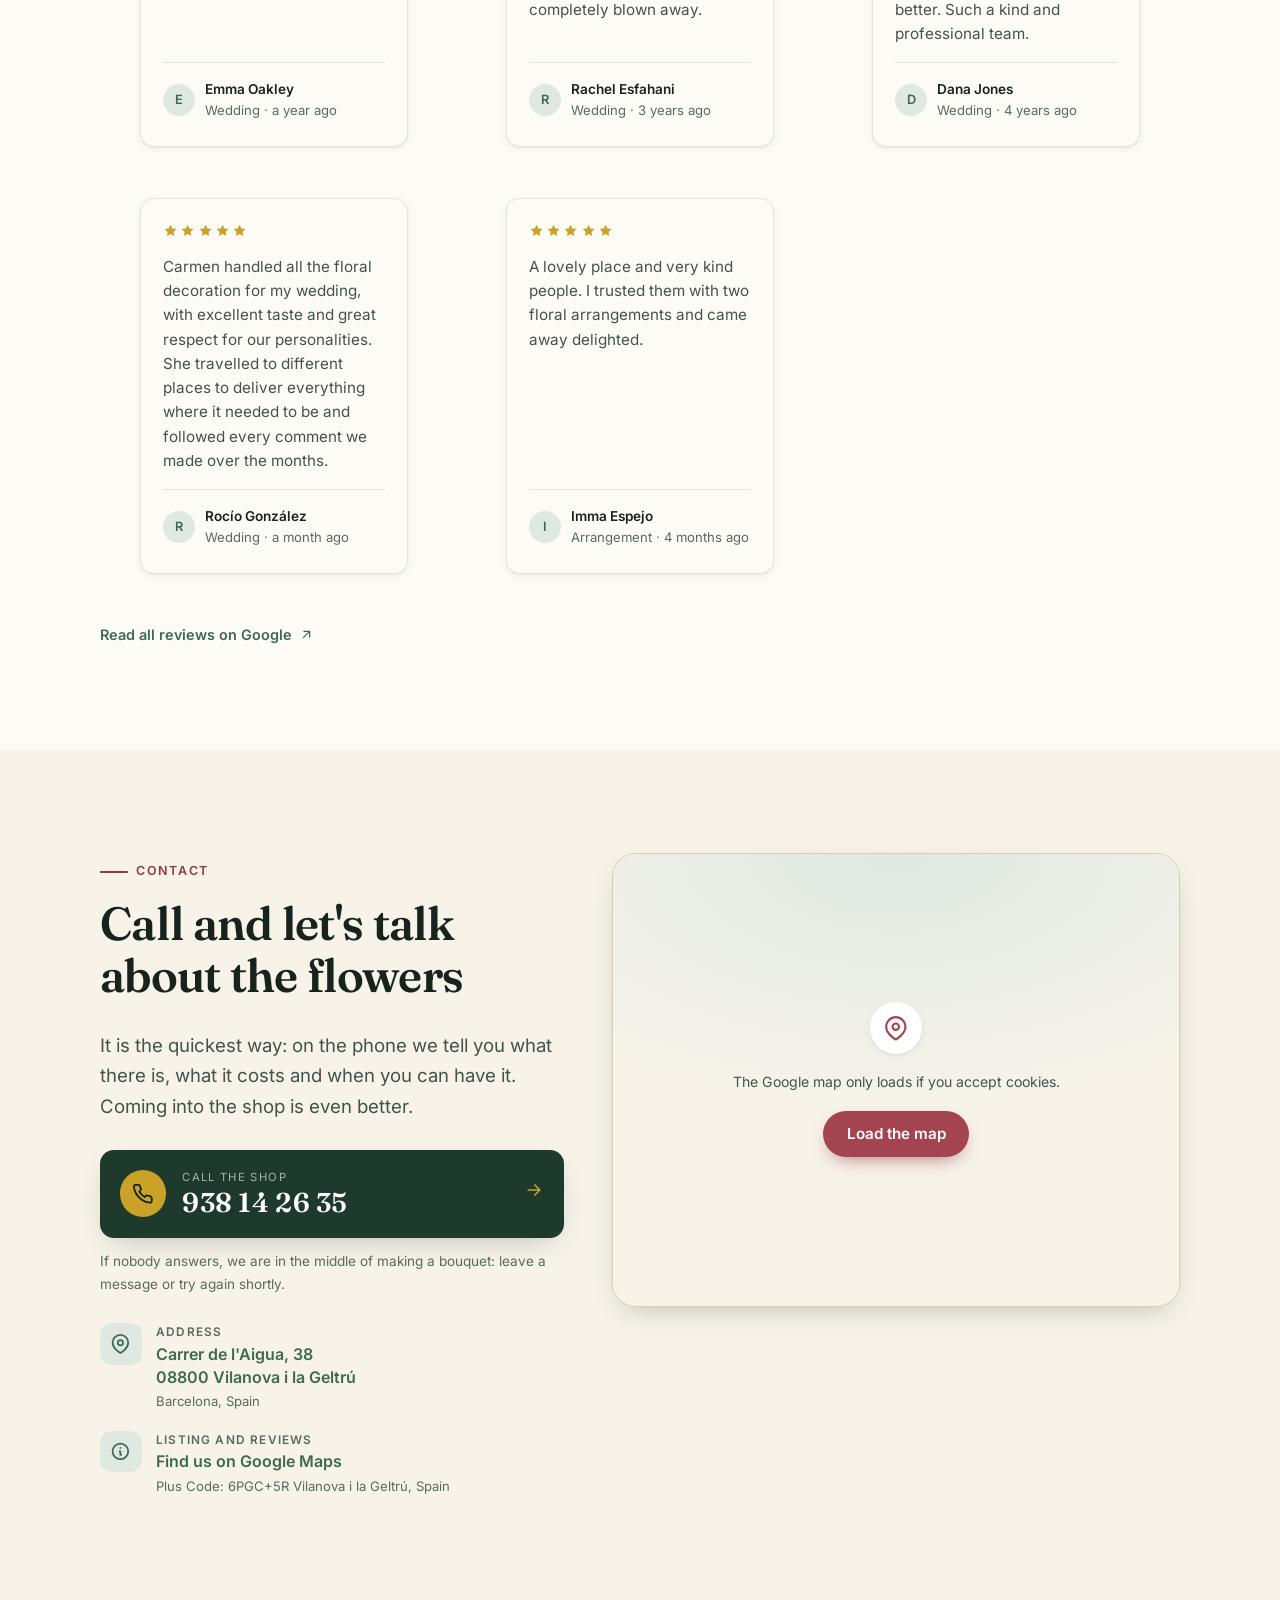
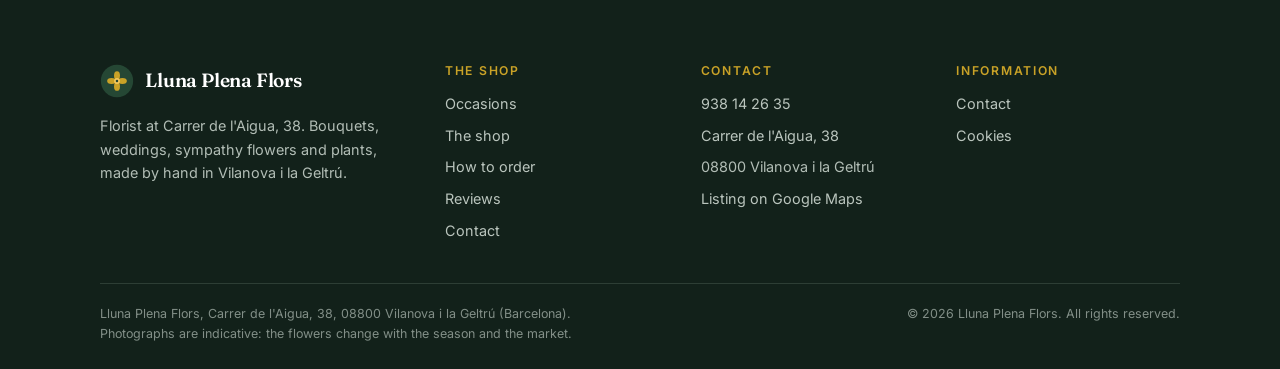
==== commit a3774ad2: "Header: one toolbar row for name, menu and language switch The header put the language switch in the" ====
--- a/en/index.html
+++ b/en/index.html
@@ -41,6 +41,7 @@
 <link rel="preload" href="../assets/fonts/fraunces-latin.woff2" as="font" type="font/woff2" crossorigin>
 <link rel="preload" href="../assets/fonts/inter-latin.woff2" as="font" type="font/woff2" crossorigin>
 <link rel="stylesheet" href="../assets/css/components.css">
+<link rel="stylesheet" href="../assets/css/header-tools.css">
 <link rel="stylesheet" href="../assets/css/styles.css">
 <script>
   /* Google Analytics 4 with consent mode. Goes in <head> of every generated page,
@@ -692,5 +693,6 @@
 
 <script src="../assets/js/components.js" defer></script>
 <script src="../assets/js/main.js" defer></script>
+<script src="../assets/js/header-tools.js" defer></script>
 </body>
 </html>
--- a/assets/css/header-tools.css
+++ b/assets/css/header-tools.css
@@ -0,0 +1,164 @@
+/* ==========================================================================
+   Shared header toolbar — one row at every width.
+   Repo: yourdataweb/site-components
+   Vendored into each site at assets/css/header-tools.css and pinned by
+   src/components.lock.
+
+   Anatomy this operates on (built by header-tools.js):
+     <header ...>
+       <div class="wrap">                     existing inner wrapper
+         <a class="brand">[mark]<span class="sm-name">Business</span></a>
+         <nav id="site-nav">…</nav>           drawer on mobile
+         <button class="nav-toggle">…</button>
+         <div class="sm-tools">               created by the script
+           <nav class="langs">…</nav>
+           <button class="nav-toggle">…</button>
+         </div>
+       </div>
+     </header>
+
+   Goal: name, menu button and language switch share one row, vertically centred,
+   with real gutters. The name is the only flexible item, so a long business name
+   truncates instead of pushing the tools onto a second row.
+   ========================================================================== */
+
+/* A header inner that wraps is the original defect: the address line and the
+   switch fell onto a second row and the bar grew to twice its height. Once the
+   toolbar is in place there is one row by construction, so wrapping is off. */
+.has-tools [data-tools] > .wrap,
+.has-tools [data-tools] > .shell,
+.has-tools [data-tools] > .container,
+.has-tools [data-tools][class*="inner"] {
+  flex-wrap: nowrap;
+}
+
+/* The tools container is the anchor: it sits at the right edge of the bar. */
+.sm-tools {
+  display: flex;
+  align-items: center;
+  gap: .5rem;
+  /* Never grows; may shrink only as a last resort. The identity owns the flexible
+     slot, so the row cannot become wider than the viewport. */
+  flex: none;
+  max-width: 100%;
+  margin-left: auto;
+}
+
+/* Anything still marked as "belongs on the bar" is aligned to the same centre line,
+   so a switch left outside .sm-tools cannot drift a few pixels off the button. */
+.has-tools .langs,
+.has-tools .nav-toggle,
+.has-tools .navbtn {
+  align-self: center;
+}
+
+/* The name is the only item allowed to shrink. min-width:0 is what actually lets
+   flex truncate instead of overflowing; without it the text refuses to compress
+   and shoves the tools off the row. */
+.sm-parent-safe {
+  min-width: 0;
+}
+
+.has-tools .sm-name {
+  display: block;
+  min-width: 0;
+  overflow: hidden;
+  text-overflow: ellipsis;
+  white-space: nowrap;
+}
+
+/* The identity link wraps the mark and the name; it must be able to shrink while
+   the mark itself never does. Sites that put `margin-right: auto` on the brand to
+   push the switch away are neutralised: the toolbar owns that spacing now, and the
+   leftover margin was what made one header 98px tall. */
+.has-tools .sm-name {
+  /* A long single word ("BRASPAÑA") contributes its full width as min-content and
+     forces the row wider. Capping it is what lets the toolbar keep its place. */
+  max-width: 100%;
+}
+
+.has-tools .brand,
+.has-tools .identity,
+.has-tools .marchio,
+.has-tools .logo,
+.has-tools .mark,
+.has-tools .sign {
+  margin-right: 0;
+}
+.has-tools .sm-name {
+  /* A long single word ("BRASPAÑA") contributes its full width as min-content and
+     forces the row wider. Capping it is what lets the toolbar keep its place. */
+  max-width: 100%;
+}
+
+.has-tools .brand,
+.has-tools .identity,
+.has-tools .marchio,
+.has-tools .logo,
+.has-tools .sign {
+  flex: 1 1 auto;
+  min-width: 0;
+}
+
+.has-tools .sm-mark,
+.has-tools .brand__mark,
+.has-tools .identity__mark,
+.has-tools .marchio__mark,
+.has-tools .logo__mark,
+.has-tools .mark__mark,
+.has-tools .sign__mark,
+.has-tools .brand-mark {
+  flex: none;
+}
+
+/* ---------------------------------------------------------------- mobile
+   Below the drawer breakpoint the bar carries three things in ~330 px of space:
+   prune the name to one line at a smaller size, keep the mark visible, and keep
+   the switch on 30 px so it lines up with a 38 px button without dominating. */
+@media (max-width: 860px) {
+  /* The address strip repeats the footer and the contact block; on a phone it is
+     what pushes the bar down and leaves the tools on a second line. */
+  .sm-strip-note {
+    display: none;
+  }
+
+  /* A phone link in the bar is redundant next to a call button in the hero and in
+     the contact block, and it is the widest thing in the toolbar. Drop it before
+     it costs the business its name. */
+  .sm-tools .head-phone,
+  .sm-tools .topbar__tel,
+  .sm-tools .header-phone {
+    display: none;
+  }
+
+  .has-tools .brand__sub,
+  .has-tools .identity__sub,
+  .has-tools .marchio__sub,
+  .has-tools .logo__sub,
+  .has-tools .mark__sub,
+  .has-tools .sign__sub,
+  .has-tools .brand-sub {
+    display: none;
+  }
+
+  .has-tools .sm-name {
+    font-size: 1rem;
+    line-height: 1.2;
+  }
+
+  .sm-tools {
+    gap: .4rem;
+  }
+}
+
+/* Very narrow: the mark plus a 6-character name plus two controls is the floor.
+   Tighten gutters rather than dropping the language switch — a visitor with a
+   phone is exactly who needs it. */
+@media (max-width: 380px) {
+  .sm-tools {
+    gap: .3rem;
+  }
+  .has-tools .sm-name {
+    font-size: .92rem;
+  }
+}
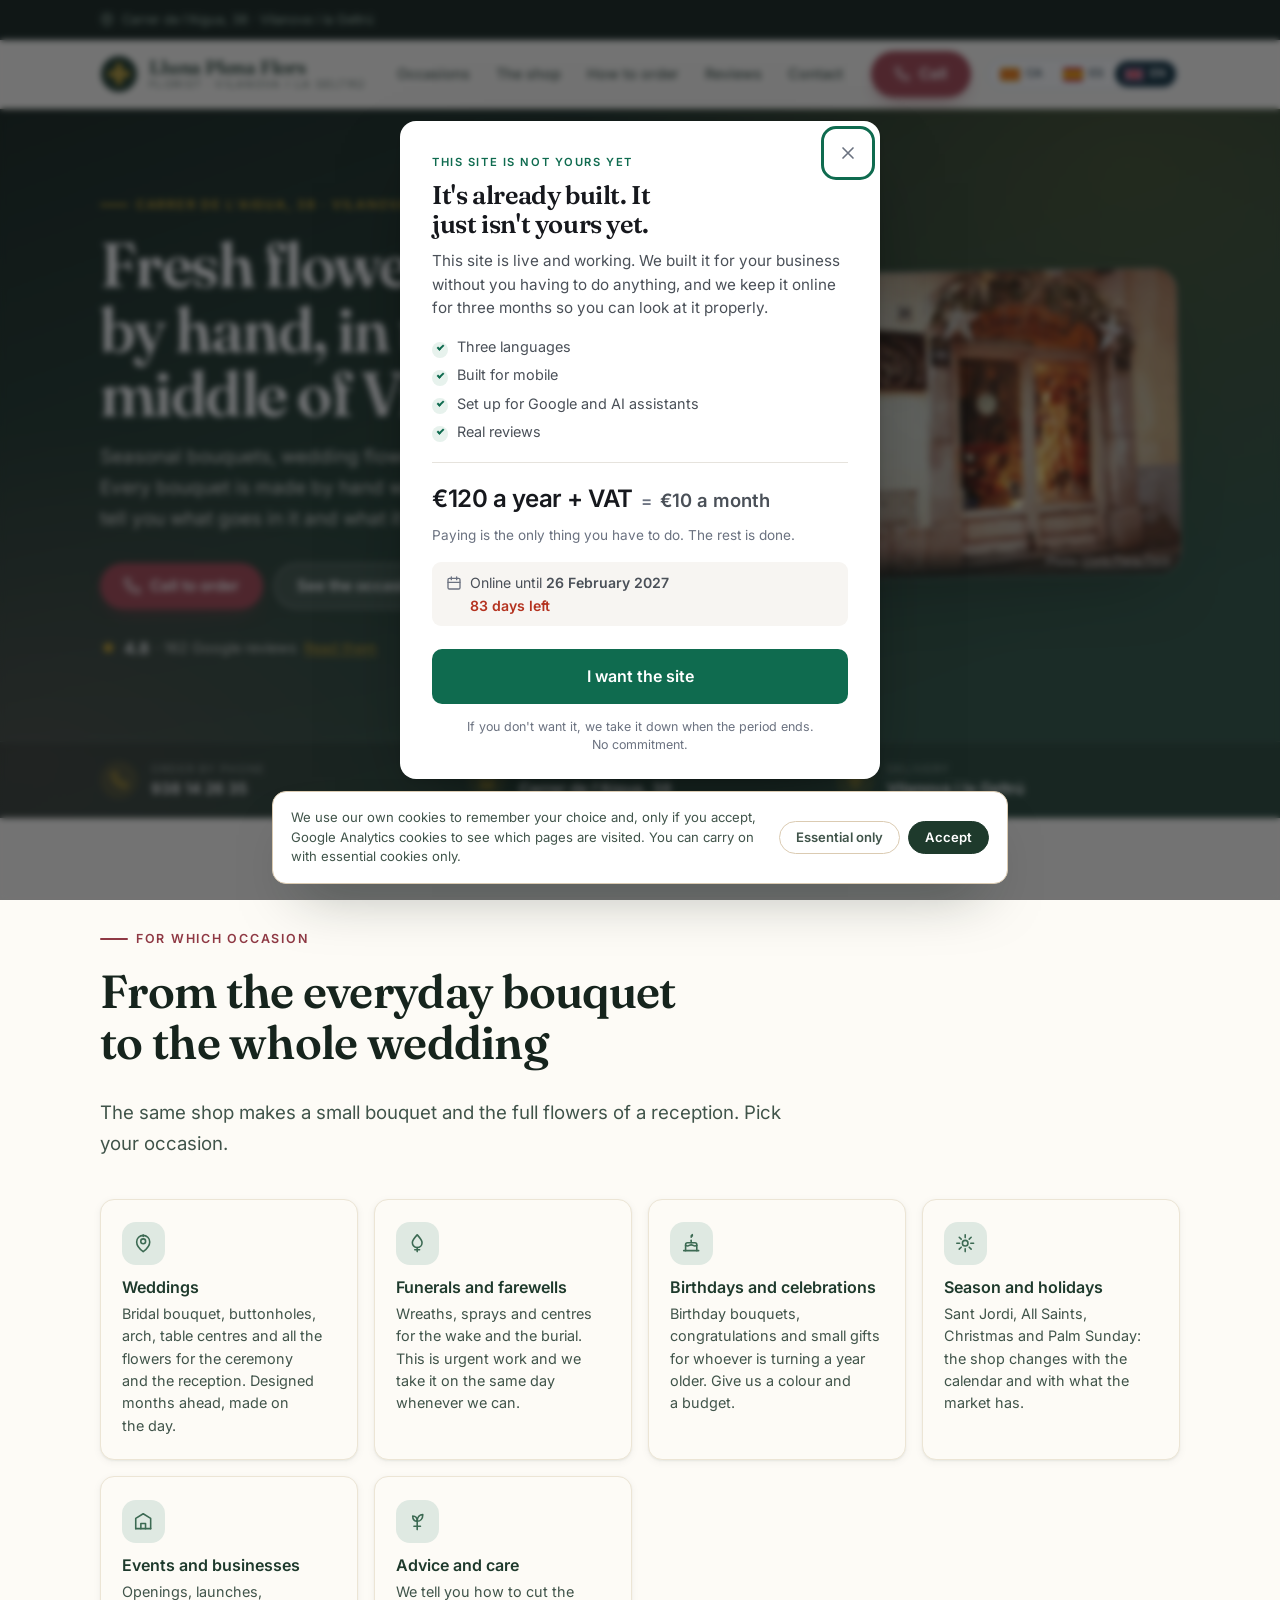
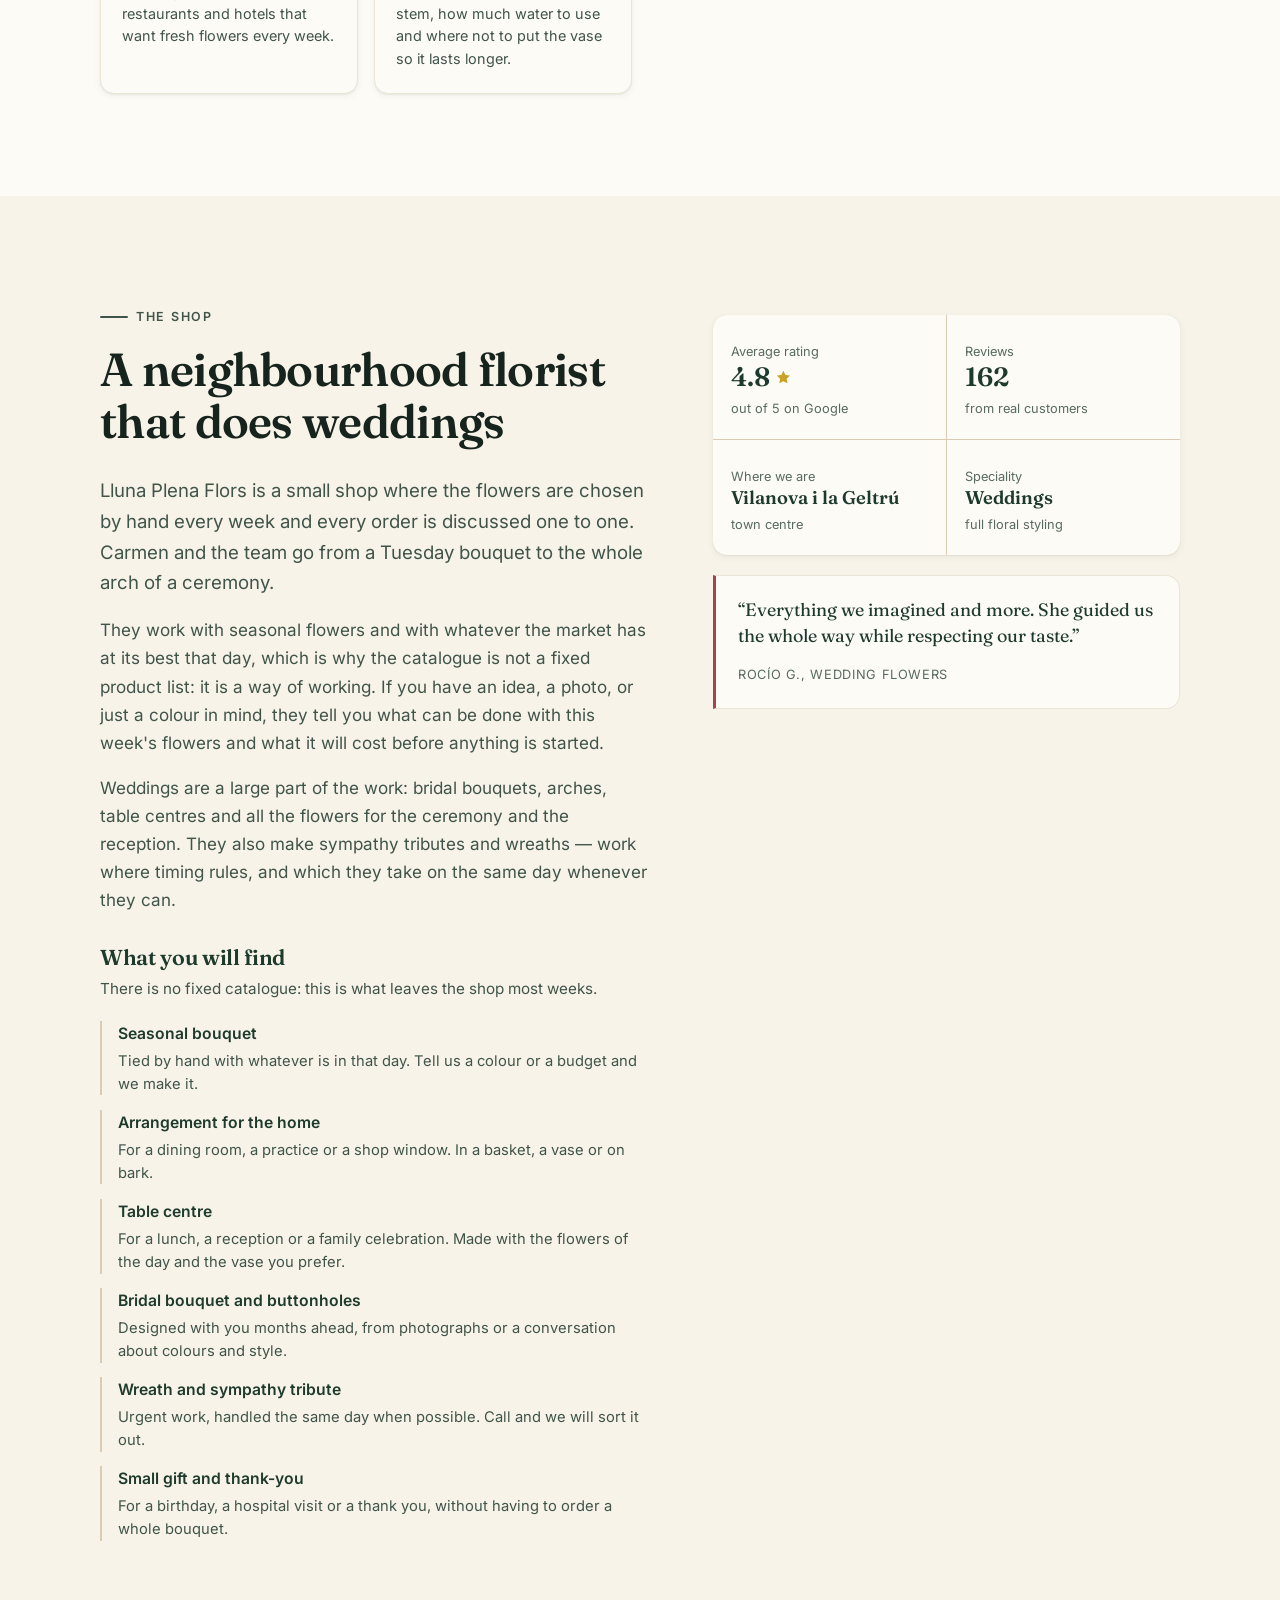
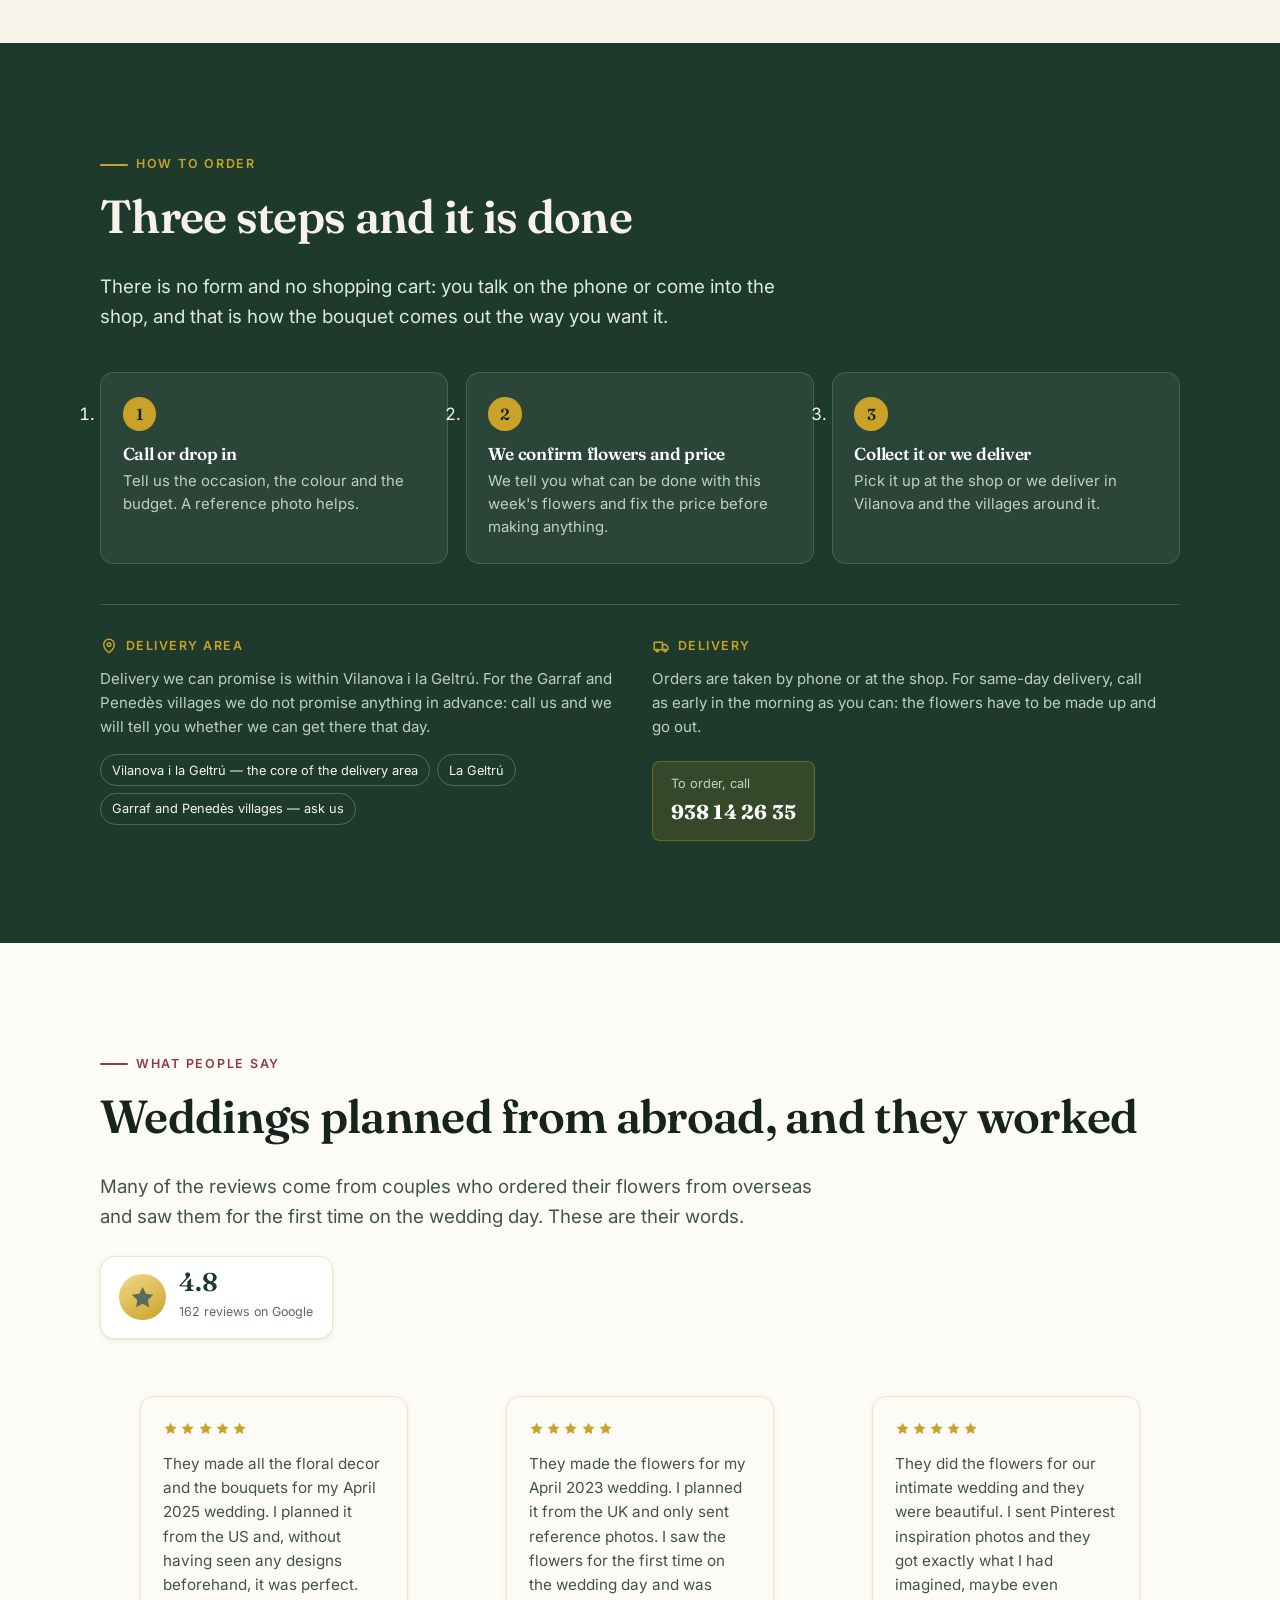
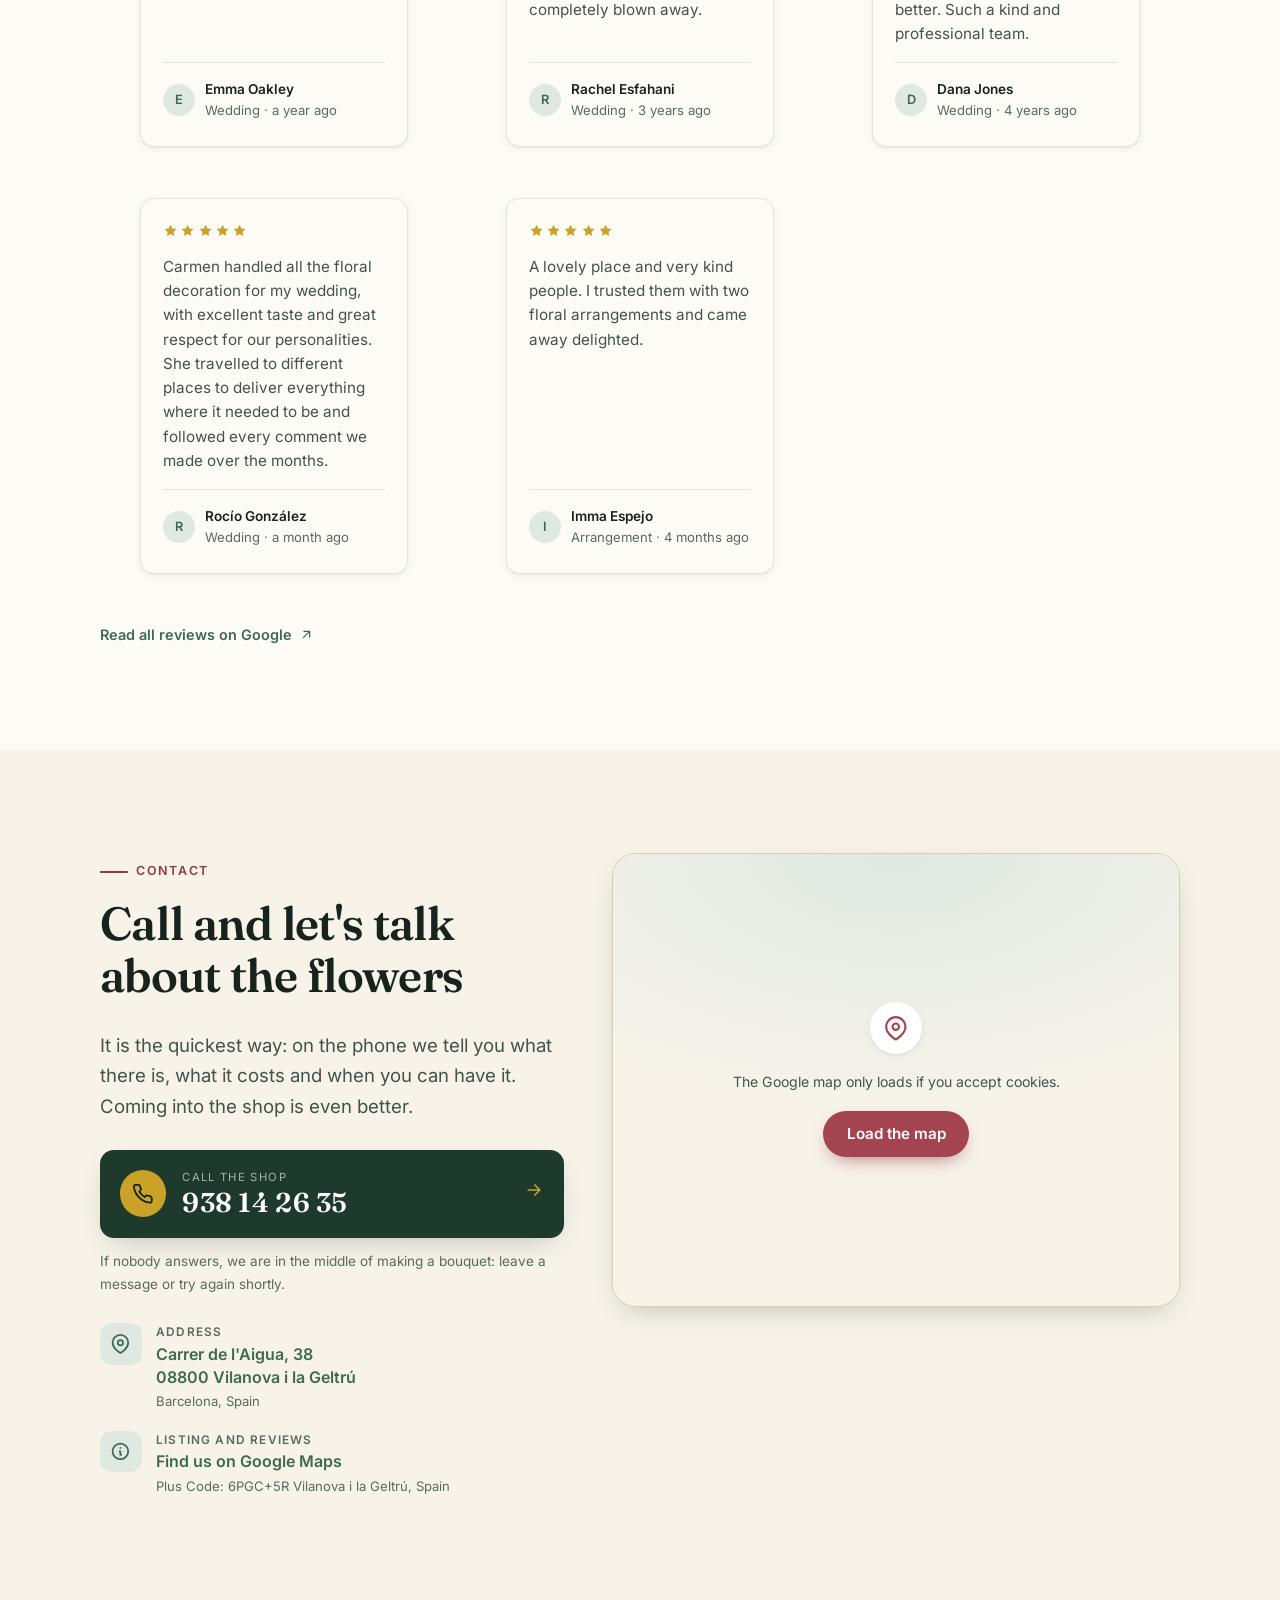
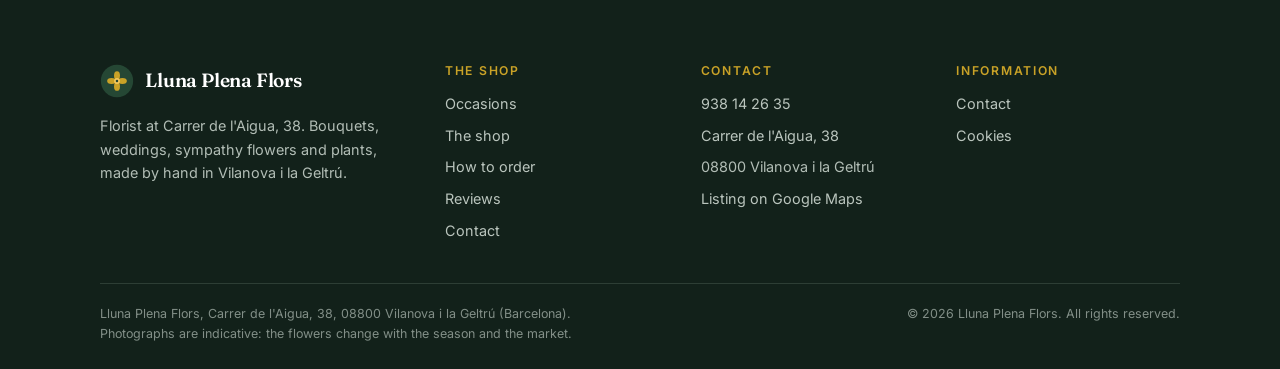
==== commit 2376e0cc: "Offer panel: state the offer, take the decision Adds the branded offer dialog to every site: what th" ====
--- a/en/index.html
+++ b/en/index.html
@@ -43,6 +43,8 @@
 <link rel="stylesheet" href="../assets/css/components.css">
 <link rel="stylesheet" href="../assets/css/header-tools.css">
 <link rel="stylesheet" href="../assets/css/styles.css">
+<link rel="stylesheet" href="../assets/css/offer-panel.css">
+
 <script>
   /* Google Analytics 4 with consent mode. Goes in <head> of every generated page,
      before any other script. Nothing is fetched from Google until the visitor
@@ -693,6 +695,10 @@
 
 <script src="../assets/js/components.js" defer></script>
 <script src="../assets/js/main.js" defer></script>
+
+<script type="application/json" id="sm-offer-config">{"offerEnds":"2027-02-26","offerEndsLabel":"26 February 2027","buyUrl":"","offerEmail":"","phoneE164":"+34938142635","copy":{"kicker":"This site is not yours yet","title":"It's already built. It just isn't yours yet.","lead":"This site is live and working. We built it for your business without you having to do anything, and we keep it online for three months so you can look at it properly.","features":["Three languages","Built for mobile","Set up for Google and AI assistants","Real reviews"],"priceYear":"€120 a year + VAT","priceMonth":"€10 a month","priceNote":"Paying is the only thing you have to do. The rest is done.","until":"Online until","days":"{n} days left","cta":"I want the site","buy":"I want the site","buyPhone":"Call and claim it","contact":"Talk to us","call":"Call us","close":"Close","pill":"This site is not yours yet","foot":"If you don't want it, we take it down when the period ends. No commitment."}}</script>
+<script src="../assets/js/offer-panel.js" defer></script>
+
 <script src="../assets/js/header-tools.js" defer></script>
 </body>
 </html>
--- a/assets/css/offer-panel.css
+++ b/assets/css/offer-panel.css
@@ -0,0 +1,313 @@
+/* ==========================================================================
+   Offer panel — the conversion surface for a site that is live but unbought.
+   Repo: yourdataweb/site-components
+   Vendored into each site at assets/css/offer-panel.css and pinned by
+   src/components.lock.
+
+   Colour strategy, and why:
+   - The site's own accent stays on the site. The panel uses a single high-contrast
+     action colour for the primary CTA and nothing else, so the eye has exactly one
+     place to go. Two competing accents is the most common reason a dialog gets read
+     and not acted on.
+   - The primary CTA is the only element on the panel with a filled background. The
+     secondary is a quiet outline: it must be findable, not tempting.
+   - Urgency is carried by a warm red *only* on the deadline line, never on the CTA.
+     A red button reads as error; a red date reads as a deadline.
+
+   The panel is an overlay, never the page: it can be closed and the site content is
+   untouched underneath.
+   ========================================================================== */
+
+html.sm-offer-open,
+html.sm-offer-open body {
+  overflow: hidden;
+}
+
+/* The cookie notice is a legal surface and must stay reachable while the panel is
+   open: a visitor cannot be asked to accept or decline tracking behind a modal. It
+   is raised above the backdrop and the panel never covers its bottom edge. */
+html.sm-offer-open #cookiebar,
+html.sm-offer-open .cookiebar,
+html.sm-offer-open #cookie-banner {
+  z-index: 300;
+}
+
+.sm-offer {
+  --offer-ink: #16181d;
+  --offer-ink-soft: #4a5058;
+  --offer-muted: #6b7280;
+  --offer-paper: #ffffff;
+  --offer-line: #e6e3dd;
+  --offer-action: #0f6b4f;      /* one action colour, WCAG AA on white at 5.9:1 */
+  --offer-action-hover: #0b5440;
+  --offer-urgent: #b4321f;      /* deadline only */
+
+  position: fixed;
+  inset: 0;
+  z-index: 200;
+  display: flex;
+  align-items: center;
+  justify-content: center;
+  padding: 1rem;
+  font-family: Inter, -apple-system, BlinkMacSystemFont, "Segoe UI", Roboto, sans-serif;
+  -webkit-font-smoothing: antialiased;
+}
+
+.sm-offer__backdrop {
+  position: absolute;
+  inset: 0;
+  background: rgba(16, 18, 22, .58);
+  backdrop-filter: blur(3px);
+}
+
+.sm-offer__panel {
+  position: relative;
+  width: min(100%, 30rem);
+  max-height: calc(100vh - 2rem);
+  overflow-y: auto;
+  background: var(--offer-paper);
+  color: var(--offer-ink);
+  border-radius: 16px;
+  padding: 2rem 2rem 1.5rem;
+  box-shadow: 0 30px 80px -32px rgba(0, 0, 0, .55), 0 2px 8px rgba(0, 0, 0, .10);
+  animation: sm-offer-in .28s cubic-bezier(.22, 1, .36, 1);
+}
+
+@keyframes sm-offer-in {
+  from { opacity: 0; transform: translateY(12px) scale(.985); }
+  to   { opacity: 1; transform: none; }
+}
+@media (prefers-reduced-motion: reduce) {
+  .sm-offer__panel { animation: none; }
+}
+
+/* Close: top-right, 44px hit area, muted but not hidden. */
+.sm-offer__close {
+  position: absolute;
+  top: .6rem;
+  right: .6rem;
+  width: 44px;
+  height: 44px;
+  display: inline-flex;
+  align-items: center;
+  justify-content: center;
+  border: 0;
+  border-radius: 10px;
+  background: transparent;
+  color: var(--offer-muted);
+  cursor: pointer;
+}
+.sm-offer__close:hover { background: #f3f1ed; color: var(--offer-ink); }
+.sm-offer__close:focus-visible { outline: 3px solid var(--offer-action); outline-offset: 2px; }
+
+.sm-offer__kicker {
+  margin: 0 0 .55rem;
+  font-size: .7rem;
+  font-weight: 700;
+  letter-spacing: .14em;
+  text-transform: uppercase;
+  color: var(--offer-action);
+}
+
+.sm-offer__title {
+  margin: 0 0 .6rem;
+  font-family: Fraunces, Georgia, serif;
+  font-size: 1.6rem;
+  line-height: 1.15;
+  letter-spacing: -.015em;
+  color: var(--offer-ink);
+  padding-right: 2rem;
+}
+
+.sm-offer__lead {
+  margin: 0 0 1.1rem;
+  font-size: .95rem;
+  line-height: 1.55;
+  color: var(--offer-ink-soft);
+}
+
+/* Feature list: scannable, checkmarks, no icons fighting for attention. */
+.sm-offer__features {
+  margin: 0 0 1.25rem;
+  padding: 0;
+  list-style: none;
+  display: grid;
+  gap: .45rem;
+}
+.sm-offer__feature {
+  position: relative;
+  padding-left: 1.55rem;
+  font-size: .9rem;
+  line-height: 1.45;
+  color: var(--offer-ink-soft);
+}
+.sm-offer__feature::before {
+  content: "";
+  position: absolute;
+  left: 0;
+  top: .28rem;
+  width: 1rem;
+  height: 1rem;
+  border-radius: 50%;
+  background: #e7f2ed;
+}
+.sm-offer__feature::after {
+  content: "";
+  position: absolute;
+  left: .29rem;
+  top: .47rem;
+  width: .42rem;
+  height: .24rem;
+  border-left: 2px solid var(--offer-action);
+  border-bottom: 2px solid var(--offer-action);
+  transform: rotate(-45deg);
+}
+
+/* Price: the yearly figure and its monthly equivalent bound by an equals sign, so
+   they cannot be read as two separate charges. */
+.sm-offer__price {
+  display: flex;
+  align-items: baseline;
+  flex-wrap: wrap;
+  gap: .5rem;
+  padding: 1rem 0 .2rem;
+  border-top: 1px solid var(--offer-line);
+}
+.sm-offer__price-year {
+  font-size: 1.5rem;
+  font-weight: 700;
+  letter-spacing: -.02em;
+  color: var(--offer-ink);
+}
+.sm-offer__price-eq {
+  font-size: 1.05rem;
+  font-weight: 700;
+  color: var(--offer-muted);
+}
+.sm-offer__price-month {
+  font-size: 1.15rem;
+  font-weight: 600;
+  color: var(--offer-ink-soft);
+}
+.sm-offer__price-note {
+  margin: .1rem 0 0;
+  font-size: .85rem;
+  color: var(--offer-muted);
+}
+
+/* Deadline: warm red, the only place colour is allowed to alarm. */
+.sm-offer__meta {
+  display: flex;
+  align-items: flex-start;
+  gap: .5rem;
+  margin: 1rem 0 0;
+  padding: .7rem .85rem;
+  background: #f7f5f2;
+  border-radius: 9px;
+  font-size: .88rem;
+  line-height: 1.4;
+  color: var(--offer-ink-soft);
+}
+.sm-offer__meta svg { flex: none; margin-top: .1rem; color: var(--offer-muted); }
+.sm-offer__meta.is-urgent { background: #fdf1ee; color: #6d2318; }
+.sm-offer__meta.is-urgent svg { color: var(--offer-urgent); }
+.sm-offer__meta strong { color: inherit; }
+.sm-offer__days { display: block; font-weight: 600; color: var(--offer-urgent); margin-top: .15rem; }
+
+/* Actions: one filled, one outline. */
+.sm-offer__actions {
+  display: grid;
+  gap: .6rem;
+  margin-top: 1.4rem;
+}
+.sm-offer__cta {
+  display: inline-flex;
+  align-items: center;
+  justify-content: center;
+  min-height: 52px;
+  padding: .9rem 1.25rem;
+  border-radius: 10px;
+  background: var(--offer-action);
+  color: #fff;
+  font-size: 1rem;
+  font-weight: 700;
+  text-decoration: none;
+  transition: background-color .15s ease;
+}
+.sm-offer__cta:hover { background: var(--offer-action-hover); }
+.sm-offer__cta:focus-visible { outline: 3px solid var(--offer-action); outline-offset: 3px; }
+
+.sm-offer__secondary {
+  display: inline-flex;
+  align-items: center;
+  justify-content: center;
+  min-height: 46px;
+  padding: .7rem 1.25rem;
+  border: 1px solid var(--offer-line);
+  border-radius: 10px;
+  color: var(--offer-ink);
+  font-size: .93rem;
+  font-weight: 600;
+  text-decoration: none;
+}
+.sm-offer__secondary:hover { background: #f7f5f2; }
+.sm-offer__secondary:focus-visible { outline: 3px solid var(--offer-action); outline-offset: 3px; }
+
+.sm-offer__foot {
+  margin: .9rem 0 0;
+  font-size: .78rem;
+  line-height: 1.45;
+  color: var(--offer-muted);
+  text-align: center;
+}
+
+/* ---------------------------------------------------------------- mobile
+   Full-height sheet on a phone: the desktop dialog wastes the space it has and
+   pushes the CTA below the fold once the feature list wraps. */
+@media (max-width: 560px) {
+  .sm-offer { padding: 0; align-items: flex-end; }
+  .sm-offer__panel {
+    width: 100%;
+    max-height: 92vh;
+    border-radius: 18px 18px 0 0;
+    padding: 1.6rem 1.25rem 1.25rem;
+    animation: sm-offer-up .3s cubic-bezier(.22, 1, .36, 1);
+  }
+  @keyframes sm-offer-up {
+    from { opacity: 0; transform: translateY(24px); }
+    to   { opacity: 1; transform: none; }
+  }
+  .sm-offer__title { font-size: 1.35rem; }
+  .sm-offer__price-year { font-size: 1.3rem; }
+}
+
+/* ---------------------------------------------------------------- pill
+   After closing: small, low-contrast, bottom-left, out of the thumb's path. */
+/* `body >` is deliberate: a site stylesheet can define a generic `.sm-offer-pill`
+   or reset `position` on buttons, and the last-loaded rule wins. Anchoring the
+   selector keeps the pill fixed to the viewport instead of landing in normal flow
+   at the bottom of the document, where it is unclickable. */
+body > .sm-offer-pill {
+  position: fixed !important;
+  left: 1rem;
+  bottom: 1rem;
+  z-index: 190;
+  display: inline-flex;
+  align-items: center;
+  gap: .45rem;
+  max-width: calc(100vw - 2rem);
+  padding: .6rem .9rem;
+  border: 1px solid #ddd8cf;
+  border-radius: 999px;
+  background: rgba(255, 255, 255, .96);
+  color: #16181d;
+  font-family: Inter, -apple-system, BlinkMacSystemFont, "Segoe UI", Roboto, sans-serif;
+  font-size: .82rem;
+  font-weight: 600;
+  line-height: 1.2;
+  cursor: pointer;
+  box-shadow: 0 6px 20px -10px rgba(0, 0, 0, .35);
+}
+.sm-offer-pill:hover { background: #fff; }
+.sm-offer-pill:focus-visible { outline: 3px solid #0f6b4f; outline-offset: 2px; }
+.sm-offer-pill svg { flex: none; color: #0f6b4f; }
